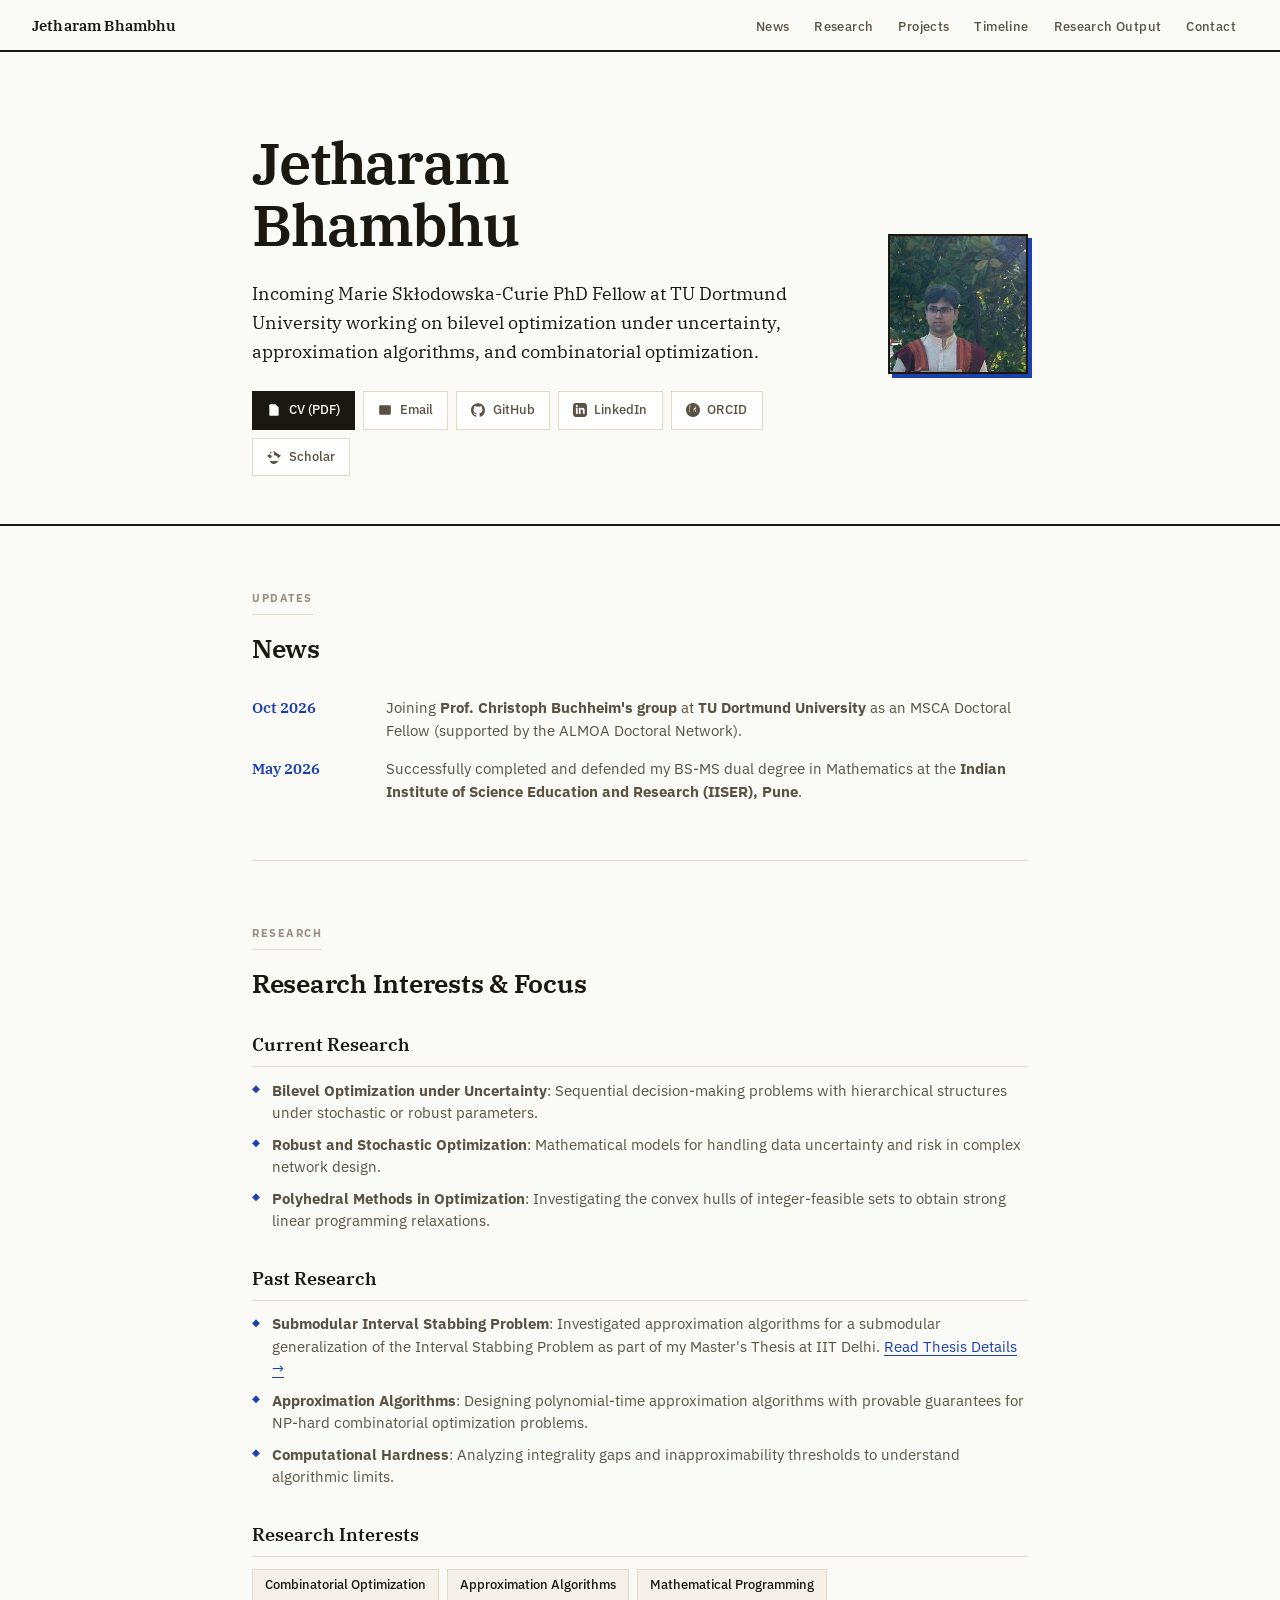
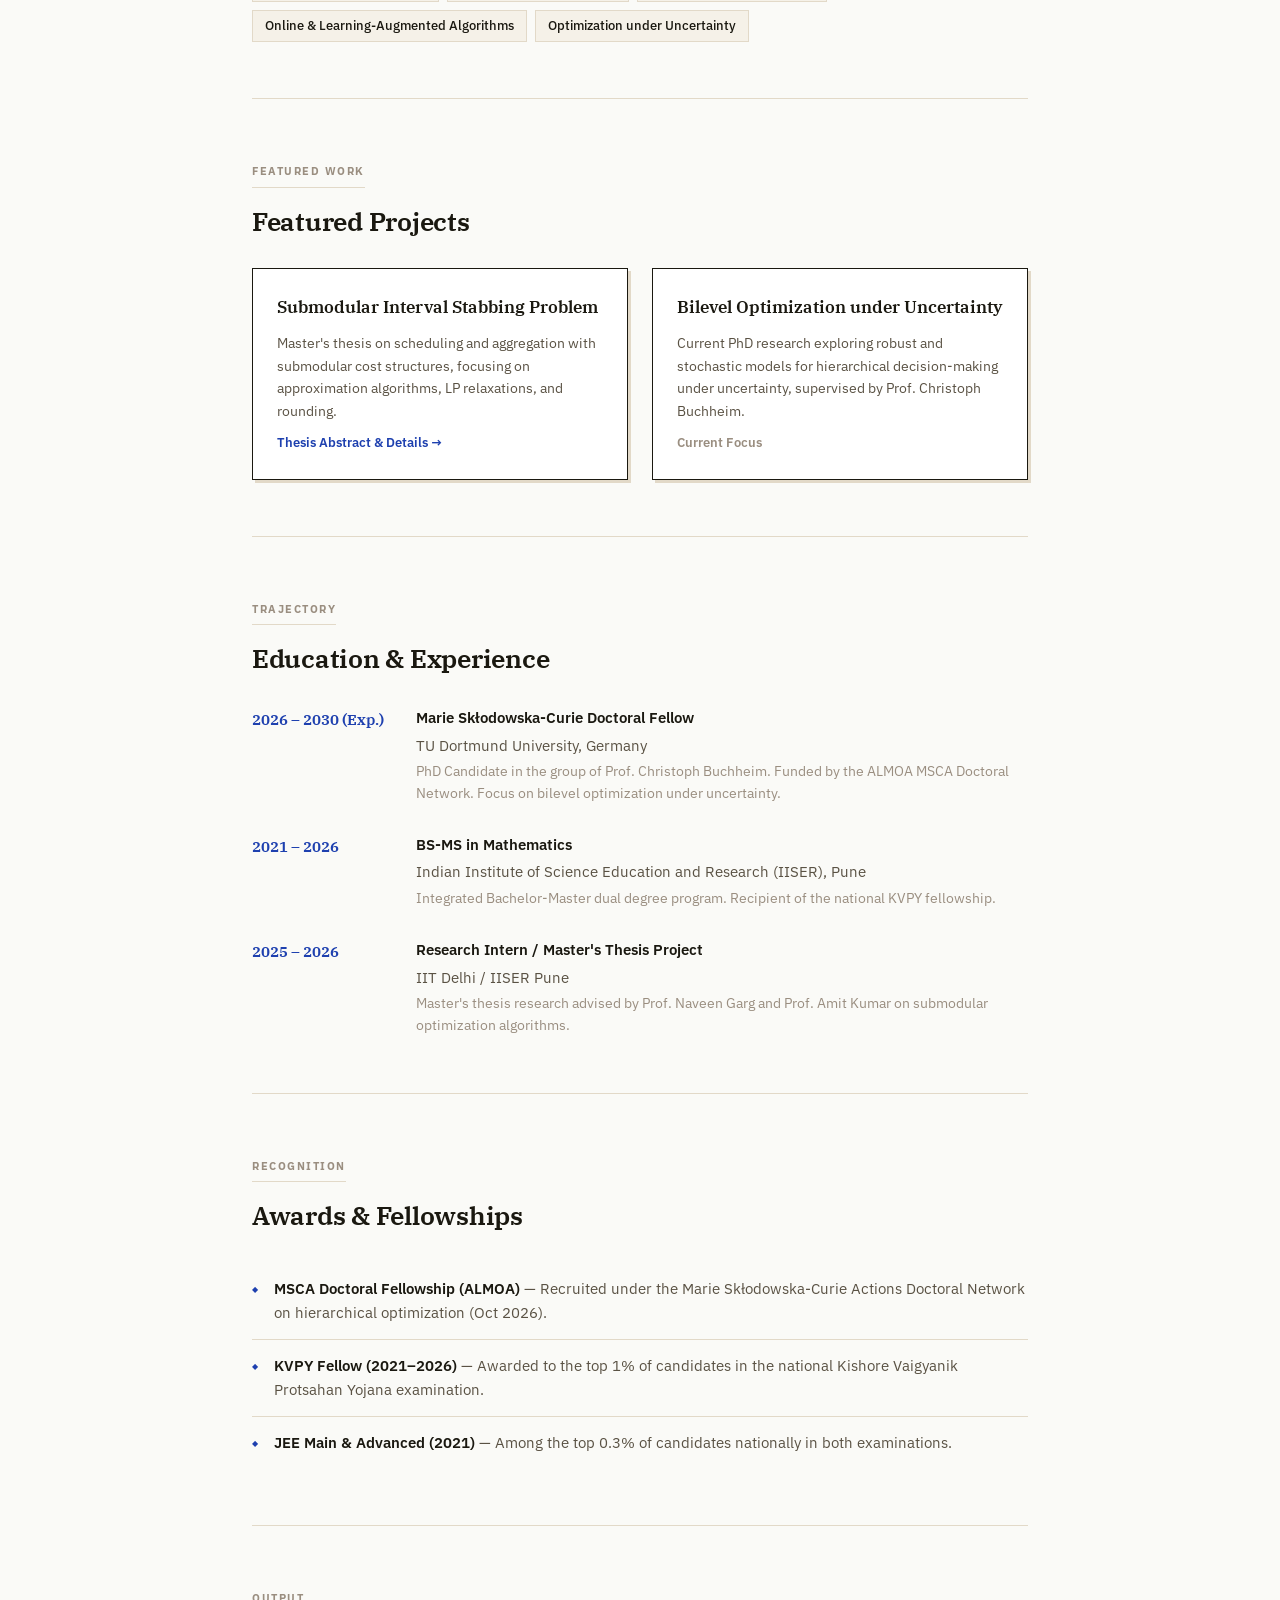
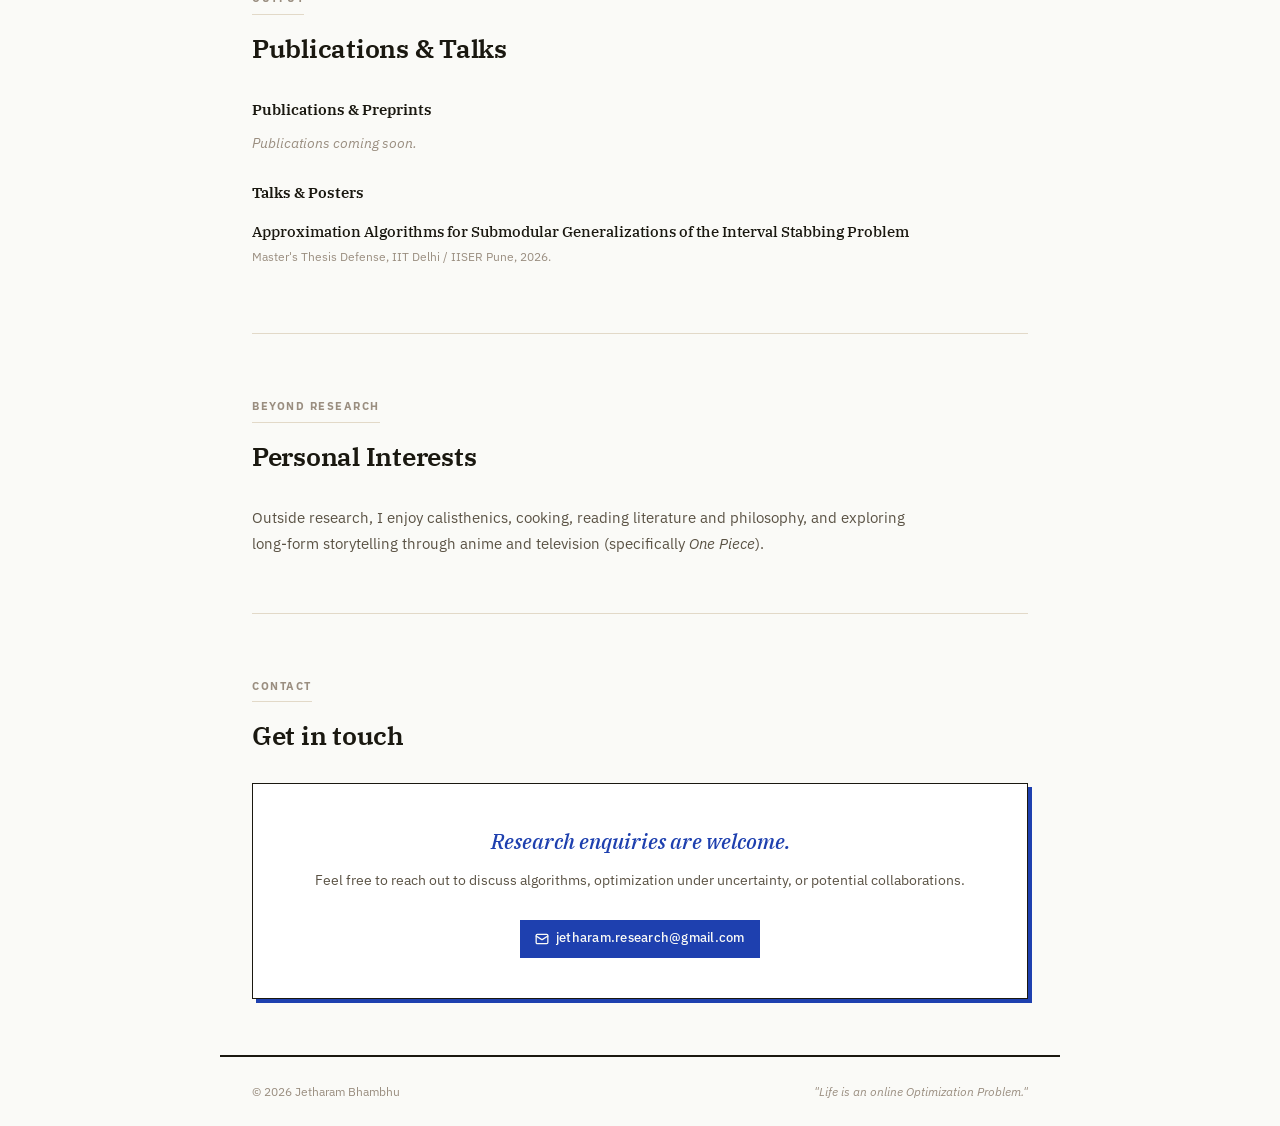
==== index.html @ ccf97704 "design: complete academic website redesign, dark mode, headshot, and thesis subpage" ====
<!DOCTYPE html>
<html lang="en">

<head>
  <meta charset="UTF-8" />
  <meta name="viewport" content="width=device-width, initial-scale=1.0" />
  <title>Jetharam Bhambhu — PhD Researcher</title>
  <meta name="description"
    content="Jetharam Bhambhu — Incoming PhD researcher at TU Dortmund (MSCA Doctoral Candidate, ALMOA). Research in Approximation Algorithms, Submodular Optimization, and Bilevel Optimization." />
  <meta property="og:title" content="Jetharam Bhambhu — PhD Researcher" />
  <meta property="og:description"
    content="Incoming MSCA Doctoral Candidate at TU Dortmund. Research in Approximation Algorithms, LP methods, and NP-hard problems." />
  <link rel="stylesheet" href="style.css" />
</head>

<body>

  <!-- ===== NAV ===== -->
  <nav id="navbar">
    <a href="#top" class="nav-name">Jetharam Bhambhu</a>
    <ul class="nav-links">
      <li><a href="#news">News</a></li>
      <li><a href="#research">Research</a></li>
      <li><a href="#projects">Projects</a></li>
      <li><a href="#timeline">Timeline</a></li>
      <li><a href="#publications">Research Output</a></li>
      <li><a href="#contact">Contact</a></li>
    </ul>
  </nav>

  <!-- ===== HERO ===== -->
  <div class="page" id="top">
    <div class="hero">
      <div>
        <h1 class="hero-name">Jetharam<br>Bhambhu</h1>
        <p class="hero-statement">
          Incoming Marie Skłodowska-Curie PhD Fellow at TU Dortmund University working on bilevel optimization under uncertainty, approximation algorithms, and combinatorial optimization.
        </p>
        <div class="academic-links">
          <a href="CV.pdf" class="academic-link primary" id="hero-cv" target="_blank">
            <svg viewBox="0 0 24 24"><path d="M14 2H6a2 2 0 0 0-2 2v16a2 2 0 0 0 2 2h12a2 2 0 0 0 2-2V8z"/><polyline points="14 2 14 8 20 8"/></svg>
            CV (PDF)
          </a>
          <a href="mailto:jetharam.research@gmail.com" class="academic-link" id="hero-email">
            <svg viewBox="0 0 24 24"><rect x="2" y="4" width="20" height="16" rx="2"/><path d="m22 7-8.97 5.7a1.94 1.94 0 0 1-2.06 0L2 7"/></svg>
            Email
          </a>
          <a href="https://github.com/jetharam-bhambhu" class="academic-link" id="hero-github" target="_blank" rel="noopener">
            <svg viewBox="0 0 24 24"><path d="M12 .297c-6.63 0-12 5.373-12 12 0 5.303 3.438 9.8 8.205 11.385.6.113.82-.258.82-.577 0-.285-.01-1.04-.015-2.04-3.338.724-4.042-1.61-4.042-1.61C4.422 18.07 3.633 17.7 3.633 17.7c-1.087-.744.084-.729.084-.729 1.205.084 1.838 1.236 1.838 1.236 1.07 1.835 2.809 1.305 3.495.998.108-.776.417-1.305.76-1.605-2.665-.3-5.466-1.332-5.466-5.93 0-1.31.465-2.38 1.235-3.22-.135-.303-.54-1.523.105-3.176 0 0 1.005-.322 3.3 1.23.96-.267 1.98-.399 3-.405 1.02.006 2.04.138 3 .405 2.28-1.552 3.285-1.23 3.285-1.23.645 1.653.24 2.873.12 3.176.765.84 1.23 1.91 1.23 3.22 0 4.61-2.805 5.625-5.475 5.92.42.36.81 1.096.81 2.22 0 1.606-.015 2.896-.015 3.286 0 .315.21.69.825.57C20.565 22.092 24 17.592 24 12.297c0-6.627-5.373-12-12-12"/></svg>
            GitHub
          </a>
          <a href="https://linkedin.com/in/jetharam-bhambhu" class="academic-link" id="hero-linkedin" target="_blank" rel="noopener">
            <svg viewBox="0 0 24 24"><path d="M19 0h-14c-2.761 0-5 2.239-5 5v14c0 2.761 2.239 5 5 5h14c2.762 0 5-2.239 5-5v-14c0-2.761-2.238-5-5-5zm-11 19h-3v-11h3v11zm-1.5-12.268c-.966 0-1.75-.779-1.75-1.75s.784-1.75 1.75-1.75 1.75.779 1.75 1.75-.784 1.75-1.75 1.75zm13.5 12.268h-3v-5.604c0-3.368-4-3.113-4 0v5.604h-3v-11h3v1.765c1.396-2.586 7-2.777 7 2.476v6.759z"/></svg>
            LinkedIn
          </a>
          <a href="https://orcid.org/0009-0004-9436-1234" class="academic-link" id="hero-orcid" target="_blank" rel="noopener">
            <svg viewBox="0 0 24 24"><path d="M12 0C5.372 0 0 5.372 0 12s5.372 12 12 12 12-5.372 12-12S18.628 0 12 0zM7.369 4.378c.441 0 .798.357.798.798s-.357.798-.798.798H6.77v10.088h-.798V4.378h1.397zm6.75 0c1.782 0 3.228 1.446 3.228 3.228 0 1.258-.724 2.348-1.777 2.879l2.001 4.779h-.872l-1.85-4.437h-.73v4.437h-.798V4.378h2.002zm-1.204.798v3.639h1.204c1.341 0 2.43-1.089 2.43-2.43 0-1.341-1.089-2.43-2.43-2.43h-1.204z"/></svg>
            ORCID
          </a>
          <a href="#" class="academic-link" id="hero-scholar" target="_blank" rel="noopener">
            <svg viewBox="0 0 24 24"><path d="M12 24a7 7 0 0 1-7-7c0-2.95 1.83-5.47 4.41-6.46L5 8.25V4h7v4.25l-2.07 1.04C10.74 9.1 11.36 9 12 9a7 7 0 0 1 7 7 7 7 0 0 1-7 8M12 2L0 10l5 4.17V19h14v-4.83L24 10 12 2z"/></svg>
            Scholar
          </a>
        </div>
      </div>
      <img src="profile.jpg" alt="Jetharam Bhambhu" class="profile-img" />
    </div>
  </div>

  <hr class="divider" />

  <main class="page">

    <!-- ===== NEWS ===== -->
    <section id="news">
      <div class="section-eyebrow">Updates</div>
      <h2 class="section-title">News</h2>
      <div class="news-list">
        <div class="news-item">
          <div class="news-date">Oct 2026</div>
          <div class="news-text">
            Joining <strong>Prof. Christoph Buchheim's group</strong> at <strong>TU Dortmund University</strong> as an MSCA Doctoral Fellow (supported by the ALMOA Doctoral Network).
          </div>
        </div>
        <div class="news-item">
          <div class="news-date">May 2026</div>
          <div class="news-text">
            Successfully completed and defended my BS-MS dual degree in Mathematics at the <strong>Indian Institute of Science Education and Research (IISER), Pune</strong>.
          </div>
        </div>
      </div>
    </section>

    <!-- ===== RESEARCH ===== -->
    <section id="research">
      <div class="section-eyebrow">Research</div>
      <h2 class="section-title">Research Interests & Focus</h2>
      
      <div class="research-subsections">
        <div>
          <h3 class="research-subsection-title">Current Research</h3>
          <ul class="research-list">
            <li class="research-list-item"><strong>Bilevel Optimization under Uncertainty</strong>: Sequential decision-making problems with hierarchical structures under stochastic or robust parameters.</li>
            <li class="research-list-item"><strong>Robust and Stochastic Optimization</strong>: Mathematical models for handling data uncertainty and risk in complex network design.</li>
            <li class="research-list-item"><strong>Polyhedral Methods in Optimization</strong>: Investigating the convex hulls of integer-feasible sets to obtain strong linear programming relaxations.</li>
          </ul>
        </div>

        <div>
          <h3 class="research-subsection-title">Past Research</h3>
          <ul class="research-list">
            <li class="research-list-item"><strong>Submodular Interval Stabbing Problem</strong>: Investigated approximation algorithms for a submodular generalization of the Interval Stabbing Problem as part of my Master's Thesis at IIT Delhi. <a href="thesis.html">Read Thesis Details →</a></li>
            <li class="research-list-item"><strong>Approximation Algorithms</strong>: Designing polynomial-time approximation algorithms with provable guarantees for NP-hard combinatorial optimization problems.</li>
            <li class="research-list-item"><strong>Computational Hardness</strong>: Analyzing integrality gaps and inapproximability thresholds to understand algorithmic limits.</li>
          </ul>
        </div>

        <div>
          <h3 class="research-subsection-title">Research Interests</h3>
          <div class="research-interests-tags">
            <span class="research-tag">Combinatorial Optimization</span>
            <span class="research-tag">Approximation Algorithms</span>
            <span class="research-tag">Mathematical Programming</span>
            <span class="research-tag">Online &amp; Learning-Augmented Algorithms</span>
            <span class="research-tag">Optimization under Uncertainty</span>
          </div>
        </div>
      </div>
    </section>

    <!-- ===== PROJECTS ===== -->
    <section id="projects">
      <div class="section-eyebrow">Featured Work</div>
      <h2 class="section-title">Featured Projects</h2>
      <div class="projects-grid">
        <a href="thesis.html" class="project-card">
          <div class="project-title">Submodular Interval Stabbing Problem</div>
          <div class="project-desc">
            Master's thesis on scheduling and aggregation with submodular cost structures, focusing on approximation algorithms, LP relaxations, and rounding.
          </div>
          <span class="project-link">Thesis Abstract &amp; Details →</span>
        </a>
        <div class="project-card">
          <div class="project-title">Bilevel Optimization under Uncertainty</div>
          <div class="project-desc">
            Current PhD research exploring robust and stochastic models for hierarchical decision-making under uncertainty, supervised by Prof. Christoph Buchheim.
          </div>
          <span class="project-link" style="color: var(--text-muted);">Current Focus</span>
        </div>
      </div>
    </section>

    <!-- ===== TIMELINE ===== -->
    <section id="timeline">
      <div class="section-eyebrow">Trajectory</div>
      <h2 class="section-title">Education & Experience</h2>
      <div class="timeline">
        <div class="timeline-item">
          <div class="timeline-date">2026 – 2030 (Exp.)</div>
          <div class="timeline-details">
            <div class="timeline-title">Marie Skłodowska-Curie Doctoral Fellow</div>
            <div class="timeline-institution">TU Dortmund University, Germany</div>
            <div class="timeline-desc">PhD Candidate in the group of Prof. Christoph Buchheim. Funded by the ALMOA MSCA Doctoral Network. Focus on bilevel optimization under uncertainty.</div>
          </div>
        </div>
        <div class="timeline-item">
          <div class="timeline-date">2021 – 2026</div>
          <div class="timeline-details">
            <div class="timeline-title">BS-MS in Mathematics</div>
            <div class="timeline-institution">Indian Institute of Science Education and Research (IISER), Pune</div>
            <div class="timeline-desc">Integrated Bachelor-Master dual degree program. Recipient of the national KVPY fellowship.</div>
          </div>
        </div>
        <div class="timeline-item">
          <div class="timeline-date">2025 – 2026</div>
          <div class="timeline-details">
            <div class="timeline-title">Research Intern / Master's Thesis Project</div>
            <div class="timeline-institution">IIT Delhi / IISER Pune</div>
            <div class="timeline-desc">Master's thesis research advised by Prof. Naveen Garg and Prof. Amit Kumar on submodular optimization algorithms.</div>
          </div>
        </div>
      </div>
    </section>

    <!-- ===== HONORS ===== -->
    <section id="honors">
      <div class="section-eyebrow">Recognition</div>
      <h2 class="section-title">Awards & Fellowships</h2>
      <div class="honors-list">
        <div class="honor-item">
          <span class="honor-bullet">◆</span>
          <div class="honor-text">
            <strong>MSCA Doctoral Fellowship (ALMOA)</strong> — Recruited under the Marie Skłodowska-Curie Actions Doctoral Network on hierarchical optimization (Oct 2026).
          </div>
        </div>
        <div class="honor-item">
          <span class="honor-bullet">◆</span>
          <div class="honor-text">
            <strong>KVPY Fellow (2021–2026)</strong> — Awarded to the top 1% of candidates in the national Kishore Vaigyanik Protsahan Yojana examination.
          </div>
        </div>
        <div class="honor-item">
          <span class="honor-bullet">◆</span>
          <div class="honor-text">
            <strong>JEE Main &amp; Advanced (2021)</strong> — Among the top 0.3% of candidates nationally in both examinations.
          </div>
        </div>
      </div>
    </section>

    <!-- ===== PUBLICATIONS ===== -->
    <section id="publications">
      <div class="section-eyebrow">Output</div>
      <h2 class="section-title">Publications &amp; Talks</h2>
      
      <div class="research-subsections" style="gap: 1.5rem; margin-top: 1rem;">
        <div>
          <h3 class="research-subsection-title" style="font-size: 0.95rem; margin-bottom: 0.5rem; border: none; padding-bottom: 0;">Publications &amp; Preprints</h3>
          <p style="font-size: 0.9rem; color: var(--text-muted); font-style: italic;">Publications coming soon.</p>
        </div>
        
        <div>
          <h3 class="research-subsection-title" style="font-size: 0.95rem; margin-bottom: 0.5rem; border: none; padding-bottom: 0;">Talks &amp; Posters</h3>
          <div class="talk-item" style="border-bottom: none; padding: 0.5rem 0;">
            <div class="talk-title" style="font-size: 0.925rem;">Approximation Algorithms for Submodular Generalizations of the Interval Stabbing Problem</div>
            <div class="talk-venue" style="margin-bottom: 0.1rem; font-size: 0.78rem;">Master's Thesis Defense, IIT Delhi / IISER Pune, 2026.</div>
          </div>
        </div>
      </div>
    </section>

    <!-- ===== BEYOND ===== -->
    <section id="beyond">
      <div class="section-eyebrow">Beyond Research</div>
      <h2 class="section-title">Personal Interests</h2>
      <p style="font-size: 0.95rem; color: var(--text-secondary); line-height: 1.75; max-width: 680px;">
        Outside research, I enjoy calisthenics, cooking, reading literature and philosophy, and exploring long-form storytelling through anime and television (specifically <em>One Piece</em>).
      </p>
    </section>

    <!-- ===== CONTACT ===== -->
    <section id="contact">
      <div class="section-eyebrow">Contact</div>
      <h2 class="section-title">Get in touch</h2>
      <div class="contact-block">
        <div class="contact-tagline">Research enquiries are welcome.</div>
        <div class="contact-sub">
          Feel free to reach out to discuss algorithms, optimization under uncertainty, or potential collaborations.
        </div>
        <div class="contact-links">
          <a href="mailto:jetharam.research@gmail.com" class="hero-link primary" id="contact-email">
            <svg width="14" height="14" viewBox="0 0 24 24" fill="none" stroke="currentColor" stroke-width="2.2"
              stroke-linecap="round" stroke-linejoin="round">
              <rect x="2" y="4" width="20" height="16" rx="2" />
              <path d="m22 7-8.97 5.7a1.94 1.94 0 0 1-2.06 0L2 7" />
            </svg>
            jetharam.research@gmail.com
          </a>
        </div>
      </div>
    </section>

  </main>

  <!-- ===== FOOTER ===== -->
  <footer>
    <span class="footer-copy">© 2026 Jetharam Bhambhu</span>
    <span class="footer-quote">"Life is an online Optimization Problem."</span>
  </footer>

  <script>
    const nav = document.getElementById('navbar');
    window.addEventListener('scroll', () => {
      nav.classList.toggle('scrolled', window.scrollY > 8);
    });
  </script>

</body>

</html>
---- style.css ----
@import url('https://fonts.googleapis.com/css2?family=IBM+Plex+Serif:ital,wght@0,400;0,500;0,600;1,400&family=IBM+Plex+Sans:wght@300;400;500;600&display=swap');

/* ===== VARIABLES ===== */
:root {
  --bg: #fafaf7;
  --surface: #ffffff;
  --surface-alt: #f5f1e8;
  --border: #e2d9c8;
  --border-strong: #1a1810;
  --text-primary: #1a1810;
  --text-secondary: #5a5244;
  --text-muted: #9a8e80;
  --accent: #1e40af;
  --accent-soft: #f0f7ff;
  --accent-mid: #93c5fd;
  --shadow-sm: 3px 3px 0px #e2d9c8;
  --shadow-md: 4px 4px 0px #1e40af;
  --radius: 0px;
  --max-w: 840px;
  --transition: 0.18s ease;
  --font-body: 'IBM Plex Sans', system-ui, sans-serif;
  --font-serif: 'IBM Plex Serif', Georgia, serif;
}

@media (prefers-color-scheme: dark) {
  :root {
    --bg: #0f172a;
    --surface: #1e293b;
    --surface-alt: #334155;
    --border: #334155;
    --border-strong: #f1f5f9;
    --text-primary: #f8fafc;
    --text-secondary: #cbd5e1;
    --text-muted: #64748b;
    --accent: #60a5fa;
    --accent-soft: rgba(59, 130, 246, 0.15);
    --accent-mid: #3b82f6;
    --shadow-sm: 3px 3px 0px #334155;
    --shadow-md: 4px 4px 0px #60a5fa;
  }
}

/* ===== RESET ===== */
*, *::before, *::after { box-sizing: border-box; margin: 0; padding: 0; }
html { scroll-behavior: smooth; }
body {
  font-family: var(--font-body);
  background: var(--bg);
  color: var(--text-primary);
  line-height: 1.75;
  font-size: 16px;
  -webkit-font-smoothing: antialiased;
}
a { color: var(--accent); text-decoration: underline; text-underline-offset: 3px; transition: opacity var(--transition); }
a:hover { opacity: 0.7; }

/* ===== NAV ===== */
nav {
  position: sticky;
  top: 0;
  z-index: 100;
  background: var(--bg);
  border-bottom: 2px solid var(--border-strong);
  padding: 0 2rem;
  display: flex;
  align-items: center;
  justify-content: space-between;
  height: 52px;
}

.nav-name {
  font-family: var(--font-serif);
  font-size: 0.95rem;
  font-weight: 600;
  color: var(--text-primary);
  text-decoration: none;
  letter-spacing: 0.01em;
}

.nav-links { display: flex; gap: 0rem; list-style: none; }
.nav-links a {
  font-size: 0.8rem;
  font-weight: 500;
  color: var(--text-secondary);
  text-decoration: none;
  padding: 0.3rem 0.75rem;
  border-left: 1px solid transparent;
  transition: all var(--transition);
  letter-spacing: 0.03em;
}
.nav-links a:hover {
  color: var(--text-primary);
  background: var(--surface);
  border-left-color: var(--border-strong);
}

/* ===== PAGE WRAPPER ===== */
.page { max-width: var(--max-w); margin: 0 auto; padding: 0 2rem; }

/* ===== HERO ===== */
.hero {
  padding: 5rem 0 3rem;
  display: grid;
  grid-template-columns: 1fr 140px;
  gap: 3rem;
  align-items: center;
}

.hero-badge {
  display: inline-flex;
  align-items: center;
  gap: 0.5rem;
  font-size: 0.72rem;
  font-weight: 600;
  letter-spacing: 0.1em;
  text-transform: uppercase;
  color: var(--accent);
  background: var(--accent-soft);
  border: 1.5px solid var(--accent-mid);
  padding: 0.28rem 0.8rem;
  margin-bottom: 1rem;
}

.hero-badge-dot {
  width: 6px; height: 6px;
  background: var(--accent);
  flex-shrink: 0;
  animation: blink 2s infinite;
}
@keyframes blink {
  0%, 100% { opacity: 1; }
  50% { opacity: 0.25; }
}

.hero-name {
  font-family: var(--font-serif);
  font-size: clamp(2.5rem, 5.5vw, 3.6rem);
  font-weight: 600;
  line-height: 1.08;
  letter-spacing: -0.02em;
  color: var(--text-primary);
  margin-bottom: 1rem;
}

.hero-bio {
  font-size: 1rem;
  color: var(--text-secondary);
  line-height: 1.8;
  margin-bottom: 1.6rem;
  max-width: 500px;
}
.hero-bio strong { color: var(--text-primary); font-weight: 600; }

.hero-links {
  display: flex;
  flex-wrap: wrap;
  gap: 0.5rem;
}

.hero-link {
  display: inline-flex;
  align-items: center;
  gap: 0.4rem;
  font-size: 0.8rem;
  font-weight: 500;
  padding: 0.42rem 0.9rem;
  border: 1.5px solid var(--border);
  background: var(--surface);
  color: var(--text-secondary);
  text-decoration: none;
  transition: all var(--transition);
  letter-spacing: 0.02em;
}
.hero-link:hover {
  border-color: var(--border-strong);
  color: var(--text-primary);
  box-shadow: var(--shadow-sm);
  transform: translate(-1px, -1px);
  opacity: 1;
}
.hero-link.primary {
  background: var(--text-primary);
  color: var(--bg);
  border-color: var(--text-primary);
}
.hero-link.primary:hover {
  box-shadow: 3px 3px 0 var(--text-secondary);
  transform: translate(-1px, -1px);
  opacity: 1;
}

.avatar {
  width: 130px;
  height: 130px;
  border: 2px solid var(--border-strong);
  box-shadow: var(--shadow-md);
  display: flex;
  align-items: center;
  justify-content: center;
  font-family: var(--font-serif);
  font-size: 2.4rem;
  font-weight: 600;
  color: var(--text-primary);
  background: var(--surface);
  letter-spacing: -0.03em;
  flex-shrink: 0;
}

/* ===== DIVIDER ===== */
.divider {
  border: none;
  border-top: 2px solid var(--border-strong);
}

/* ===== SECTIONS ===== */
section {
  padding: 3.5rem 0;
  border-bottom: 1px solid var(--border);
}
section:last-of-type { border-bottom: none; }

.section-eyebrow {
  font-size: 0.68rem;
  font-weight: 700;
  letter-spacing: 0.14em;
  text-transform: uppercase;
  color: var(--text-muted);
  margin-bottom: 0.35rem;
  padding-bottom: 0.35rem;
  border-bottom: 1px solid var(--border);
  display: inline-block;
}

.section-title {
  font-family: var(--font-serif);
  font-size: 1.6rem;
  font-weight: 600;
  color: var(--text-primary);
  letter-spacing: -0.01em;
  margin-bottom: 1.5rem;
  margin-top: 0.4rem;
}

/* ===== ABOUT ===== */
.about-text {
  font-size: 0.975rem;
  color: var(--text-secondary);
  line-height: 1.85;
  max-width: 680px;
}
.about-text strong { color: var(--text-primary); font-weight: 600; }
.about-text p + p { margin-top: 1rem; }

.about-affil {
  margin-top: 2rem;
  display: flex;
  gap: 0;
  border: 1.5px solid var(--border-strong);
  overflow: hidden;
  box-shadow: var(--shadow-md);
  max-width: 540px;
}

.affil-card {
  flex: 1;
  padding: 1.1rem 1.3rem;
  display: flex;
  align-items: center;
  gap: 0.85rem;
  background: var(--surface);
  transition: background var(--transition);
}
.affil-card:first-child { border-right: 1.5px solid var(--border-strong); }
.affil-card:hover { background: var(--surface-alt); }

.affil-icon {
  width: 34px; height: 34px;
  border: 1.5px solid var(--border);
  display: flex; align-items: center; justify-content: center;
  font-size: 1rem;
  flex-shrink: 0;
  background: var(--bg);
}
.affil-label {
  font-size: 0.65rem;
  font-weight: 700;
  letter-spacing: 0.1em;
  text-transform: uppercase;
  color: var(--text-muted);
  margin-bottom: 0.1rem;
}
.affil-name { font-size: 0.88rem; font-weight: 600; color: var(--text-primary); line-height: 1.3; }
.affil-dept { font-size: 0.72rem; color: var(--text-muted); }

/* ===== RESEARCH ===== */
.research-intro {
  font-size: 0.975rem;
  color: var(--text-secondary);
  line-height: 1.85;
  margin-bottom: 1.8rem;
  max-width: 680px;
}
.research-intro strong { color: var(--text-primary); font-weight: 600; }

.research-areas {
  border: 1.5px solid var(--border-strong);
  overflow: hidden;
  box-shadow: var(--shadow-md);
}

.research-area {
  background: var(--surface);
  padding: 1.1rem 1.4rem;
  display: grid;
  grid-template-columns: 32px 1fr;
  gap: 1rem;
  align-items: start;
  border-bottom: 1px solid var(--border);
  transition: background var(--transition);
}
.research-area:last-child { border-bottom: none; }
.research-area:hover { background: var(--accent-soft); }

.ra-num {
  font-size: 0.72rem;
  font-weight: 700;
  color: var(--accent);
  background: var(--accent-soft);
  border: 1.5px solid var(--accent-mid);
  width: 24px; height: 24px;
  display: flex; align-items: center; justify-content: center;
  flex-shrink: 0;
  margin-top: 0.1rem;
  font-family: var(--font-serif);
}
.ra-title {
  font-size: 0.92rem;
  font-weight: 600;
  color: var(--text-primary);
  margin-bottom: 0.2rem;
  line-height: 1.4;
}
.ra-desc { font-size: 0.84rem; color: var(--text-secondary); line-height: 1.65; }

/* ===== PAPERS ===== */
.papers-list { display: flex; flex-direction: column; gap: 0; border: 1.5px solid var(--border-strong); box-shadow: var(--shadow-md); }

.paper-item {
  background: var(--surface);
  padding: 1.2rem 1.5rem;
  border-bottom: 1px solid var(--border);
  border-left: 4px solid transparent;
  transition: all var(--transition);
}
.paper-item:last-child { border-bottom: none; }
.paper-item:hover { border-left-color: var(--accent); background: var(--accent-soft); }

.paper-title {
  font-family: var(--font-serif);
  font-size: 0.975rem;
  font-weight: 500;
  color: var(--text-primary);
  line-height: 1.45;
  margin-bottom: 0.4rem;
  font-style: italic;
}
.paper-meta { font-size: 0.78rem; color: var(--text-muted); }
.paper-status {
  display: inline-block;
  font-size: 0.67rem;
  font-weight: 700;
  letter-spacing: 0.08em;
  text-transform: uppercase;
  color: var(--accent);
  background: var(--accent-soft);
  border: 1px solid var(--accent-mid);
  padding: 0.1rem 0.45rem;
  margin-left: 0.5rem;
}

/* ===== TALKS ===== */
.talk-item {
  padding: 1.1rem 0;
  border-bottom: 1px solid var(--border);
}
.talk-item:last-child { border-bottom: none; }

.talk-title {
  font-family: var(--font-serif);
  font-size: 0.95rem;
  font-weight: 500;
  color: var(--text-primary);
  margin-bottom: 0.2rem;
  line-height: 1.4;
}
.talk-venue { font-size: 0.8rem; color: var(--text-muted); margin-bottom: 0.35rem; }
.talk-venue em { font-style: normal; color: var(--accent); font-weight: 500; text-decoration: none; }
.talk-desc { font-size: 0.85rem; color: var(--text-secondary); line-height: 1.65; }

/* ===== HONORS ===== */
.honor-item {
  display: flex;
  gap: 1rem;
  padding: 0.9rem 0;
  border-bottom: 1px solid var(--border);
  align-items: baseline;
}
.honor-item:last-child { border-bottom: none; }
.honor-bullet {
  font-size: 0.5rem;
  color: var(--accent);
  flex-shrink: 0;
  position: relative;
  top: -2px;
}
.honor-text { font-size: 0.92rem; color: var(--text-secondary); line-height: 1.6; }
.honor-text strong { color: var(--text-primary); font-weight: 600; }

/* ===== BEYOND ===== */
.beyond-grid {
  display: grid;
  grid-template-columns: 1fr 1fr;
  gap: 0;
  border: 1.5px solid var(--border-strong);
  overflow: hidden;
  box-shadow: var(--shadow-md);
}

.beyond-card {
  background: var(--surface);
  padding: 1.4rem 1.5rem;
  border-right: 1px solid var(--border);
  border-bottom: 1px solid var(--border);
  transition: background var(--transition);
}
.beyond-card:nth-child(2n) { border-right: none; }
.beyond-card:nth-child(3),
.beyond-card:nth-child(4) { border-bottom: none; }
.beyond-card:hover { background: var(--accent-soft); }

.beyond-icon { font-size: 1.6rem; margin-bottom: 0.5rem; }
.beyond-title {
  font-family: var(--font-serif);
  font-size: 0.95rem;
  font-weight: 600;
  color: var(--text-primary);
  margin-bottom: 0.35rem;
}
.beyond-desc {
  font-size: 0.83rem;
  color: var(--text-secondary);
  line-height: 1.65;
}
.beyond-desc em { color: var(--accent); font-style: normal; font-weight: 500; }

/* ===== CONTACT ===== */
.contact-block {
  background: var(--surface);
  color: var(--text-primary);
  padding: 2.5rem 2rem;
  text-align: center;
  border: 1.5px solid var(--border-strong);
  box-shadow: var(--shadow-md);
}
.contact-tagline {
  font-family: var(--font-serif);
  font-size: 1.3rem;
  font-weight: 500;
  color: var(--accent);
  margin-bottom: 0.5rem;
  font-style: italic;
}
.contact-sub {
  font-size: 0.875rem;
  color: var(--text-secondary);
  margin-bottom: 1.75rem;
  line-height: 1.65;
}
.contact-links {
  display: flex;
  justify-content: center;
  gap: 0.75rem;
  flex-wrap: wrap;
}
.contact-links .hero-link {
  border-color: var(--border-strong);
  background: var(--accent-soft);
  color: var(--accent);
}
.contact-links .hero-link:hover {
  border-color: var(--accent);
  box-shadow: 3px 3px 0 var(--accent-mid);
  color: var(--accent);
  opacity: 1;
}
.contact-links .hero-link.primary {
  background: var(--accent);
  color: var(--bg);
  border-color: var(--accent);
}
.contact-links .hero-link.primary:hover {
  box-shadow: 3px 3px 0 var(--accent-mid);
  opacity: 1;
}

/* ===== FOOTER ===== */
footer {
  max-width: var(--max-w);
  margin: 0 auto;
  padding: 1.5rem 2rem;
  display: flex;
  justify-content: space-between;
  align-items: center;
  flex-wrap: wrap;
  gap: 0.5rem;
  border-top: 2px solid var(--border-strong);
}
.footer-copy { font-size: 0.75rem; color: var(--text-muted); }
.footer-quote { font-size: 0.75rem; color: var(--text-muted); font-style: italic; }

/* ===== NEW LAYOUT MODULES ===== */

.profile-img {
  width: 140px;
  height: 140px;
  border: 2px solid var(--border-strong);
  box-shadow: var(--shadow-md);
  object-fit: cover;
  flex-shrink: 0;
}

.hero-statement {
  font-family: var(--font-serif);
  font-size: 1.125rem;
  color: var(--text-primary);
  line-height: 1.6;
  margin-top: 1.5rem;
  margin-bottom: 1.5rem;
  max-width: 680px;
}

/* ===== NEWS ===== */
.news-list {
  display: flex;
  flex-direction: column;
  gap: 0.85rem;
  margin-top: 1.25rem;
}
.news-item {
  display: grid;
  grid-template-columns: 110px 1fr;
  gap: 1.5rem;
  font-size: 0.925rem;
  line-height: 1.6;
}
.news-date {
  font-family: var(--font-serif);
  font-weight: 600;
  color: var(--accent);
}
.news-text {
  color: var(--text-secondary);
}

/* ===== TIMELINE ===== */
.timeline {
  display: flex;
  flex-direction: column;
  gap: 1.75rem;
  margin-top: 1.5rem;
}
.timeline-item {
  display: grid;
  grid-template-columns: 140px 1fr;
  gap: 1.5rem;
}
.timeline-date {
  font-family: var(--font-serif);
  font-weight: 600;
  color: var(--accent);
  font-size: 0.95rem;
}
.timeline-details {
  font-size: 0.925rem;
  line-height: 1.6;
}
.timeline-title {
  font-weight: 600;
  color: var(--text-primary);
  margin-bottom: 0.25rem;
}
.timeline-institution {
  color: var(--text-secondary);
}
.timeline-desc {
  font-size: 0.85rem;
  color: var(--text-muted);
  margin-top: 0.25rem;
}

/* ===== PROJECTS ===== */
.projects-grid {
  display: grid;
  grid-template-columns: 1fr 1fr;
  gap: 1.5rem;
  margin-top: 1.5rem;
}
.project-card {
  background: var(--surface);
  border: 1.5px solid var(--border-strong);
  padding: 1.5rem;
  box-shadow: var(--shadow-sm);
  display: flex;
  flex-direction: column;
  gap: 0.6rem;
  transition: transform var(--transition), box-shadow var(--transition);
  text-decoration: none;
  color: inherit;
}
.project-card:hover {
  transform: translate(-2px, -2px);
  box-shadow: var(--shadow-md);
  border-color: var(--accent);
}
.project-title {
  font-family: var(--font-serif);
  font-size: 1.05rem;
  font-weight: 600;
  color: var(--text-primary);
}
.project-desc {
  font-size: 0.88rem;
  color: var(--text-secondary);
  line-height: 1.6;
}
.project-link {
  font-size: 0.8rem;
  font-weight: 600;
  color: var(--accent);
  text-decoration: none;
  margin-top: auto;
  display: inline-flex;
  align-items: center;
  gap: 0.25rem;
}

/* ===== RESEARCH SUBSECTIONS ===== */
.research-subsections {
  display: flex;
  flex-direction: column;
  gap: 2rem;
  margin-top: 1.5rem;
}
.research-subsection-title {
  font-family: var(--font-serif);
  font-size: 1.1rem;
  font-weight: 600;
  color: var(--text-primary);
  border-bottom: 1px solid var(--border);
  padding-bottom: 0.3rem;
  margin-bottom: 0.8rem;
}
.research-list {
  list-style: none;
  display: flex;
  flex-direction: column;
  gap: 0.6rem;
}
.research-list-item {
  position: relative;
  padding-left: 1.25rem;
  font-size: 0.925rem;
  color: var(--text-secondary);
  line-height: 1.5;
}
.research-list-item::before {
  content: "◆";
  position: absolute;
  left: 0;
  color: var(--accent);
  font-size: 0.65rem;
  top: 0.1rem;
}
.research-interests-tags {
  display: flex;
  flex-wrap: wrap;
  gap: 0.5rem;
  margin-top: 0.5rem;
}
.research-tag {
  background: var(--surface-alt);
  color: var(--text-primary);
  font-size: 0.8rem;
  font-weight: 500;
  padding: 0.25rem 0.75rem;
  border: 1px solid var(--border);
}

/* ===== ACADEMIC LINKS ===== */
.academic-links {
  display: flex;
  gap: 0.5rem;
  flex-wrap: wrap;
  margin-top: 1.25rem;
}
.academic-link {
  display: inline-flex;
  align-items: center;
  gap: 0.45rem;
  font-size: 0.8rem;
  font-weight: 500;
  text-decoration: none;
  color: var(--text-secondary);
  padding: 0.45rem 0.9rem;
  border: 1.5px solid var(--border);
  background: var(--surface);
  transition: all var(--transition);
}
.academic-link:hover {
  border-color: var(--border-strong);
  color: var(--text-primary);
  transform: translate(-1px, -1px);
  box-shadow: var(--shadow-sm);
}
.academic-link.primary {
  background: var(--text-primary);
  color: var(--bg);
  border-color: var(--text-primary);
}
.academic-link.primary:hover {
  box-shadow: 3px 3px 0 var(--text-secondary);
  color: var(--bg);
}
.academic-link svg {
  width: 14px;
  height: 14px;
  fill: currentColor;
}

/* ===== BACK LINK ===== */
.back-link {
  display: inline-flex;
  align-items: center;
  gap: 0.4rem;
  font-size: 0.85rem;
  font-weight: 500;
  text-decoration: none;
  color: var(--text-secondary);
  margin-bottom: 2rem;
  transition: color var(--transition);
}
.back-link:hover {
  color: var(--accent);
}

/* ===== RESPONSIVE ===== */
@media (max-width: 620px) {
  nav { padding: 0 1rem; }
  .nav-links { display: none; }
  .page { padding: 0 1.25rem; }
  .hero { grid-template-columns: 1fr; padding: 3rem 0 2.5rem; gap: 1.75rem; }
  .profile-img { width: 110px; height: 110px; }
  .hero-name { font-size: 2.3rem; }
  .about-affil { flex-direction: column; max-width: 100%; }
  .affil-card:first-child { border-right: none; border-bottom: 1.5px solid var(--border-strong); }
  .news-item { grid-template-columns: 1fr; gap: 0.1rem; }
  .timeline-item { grid-template-columns: 1fr; gap: 0.25rem; }
  .projects-grid { grid-template-columns: 1fr; }
  footer { flex-direction: column; text-align: center; }
}
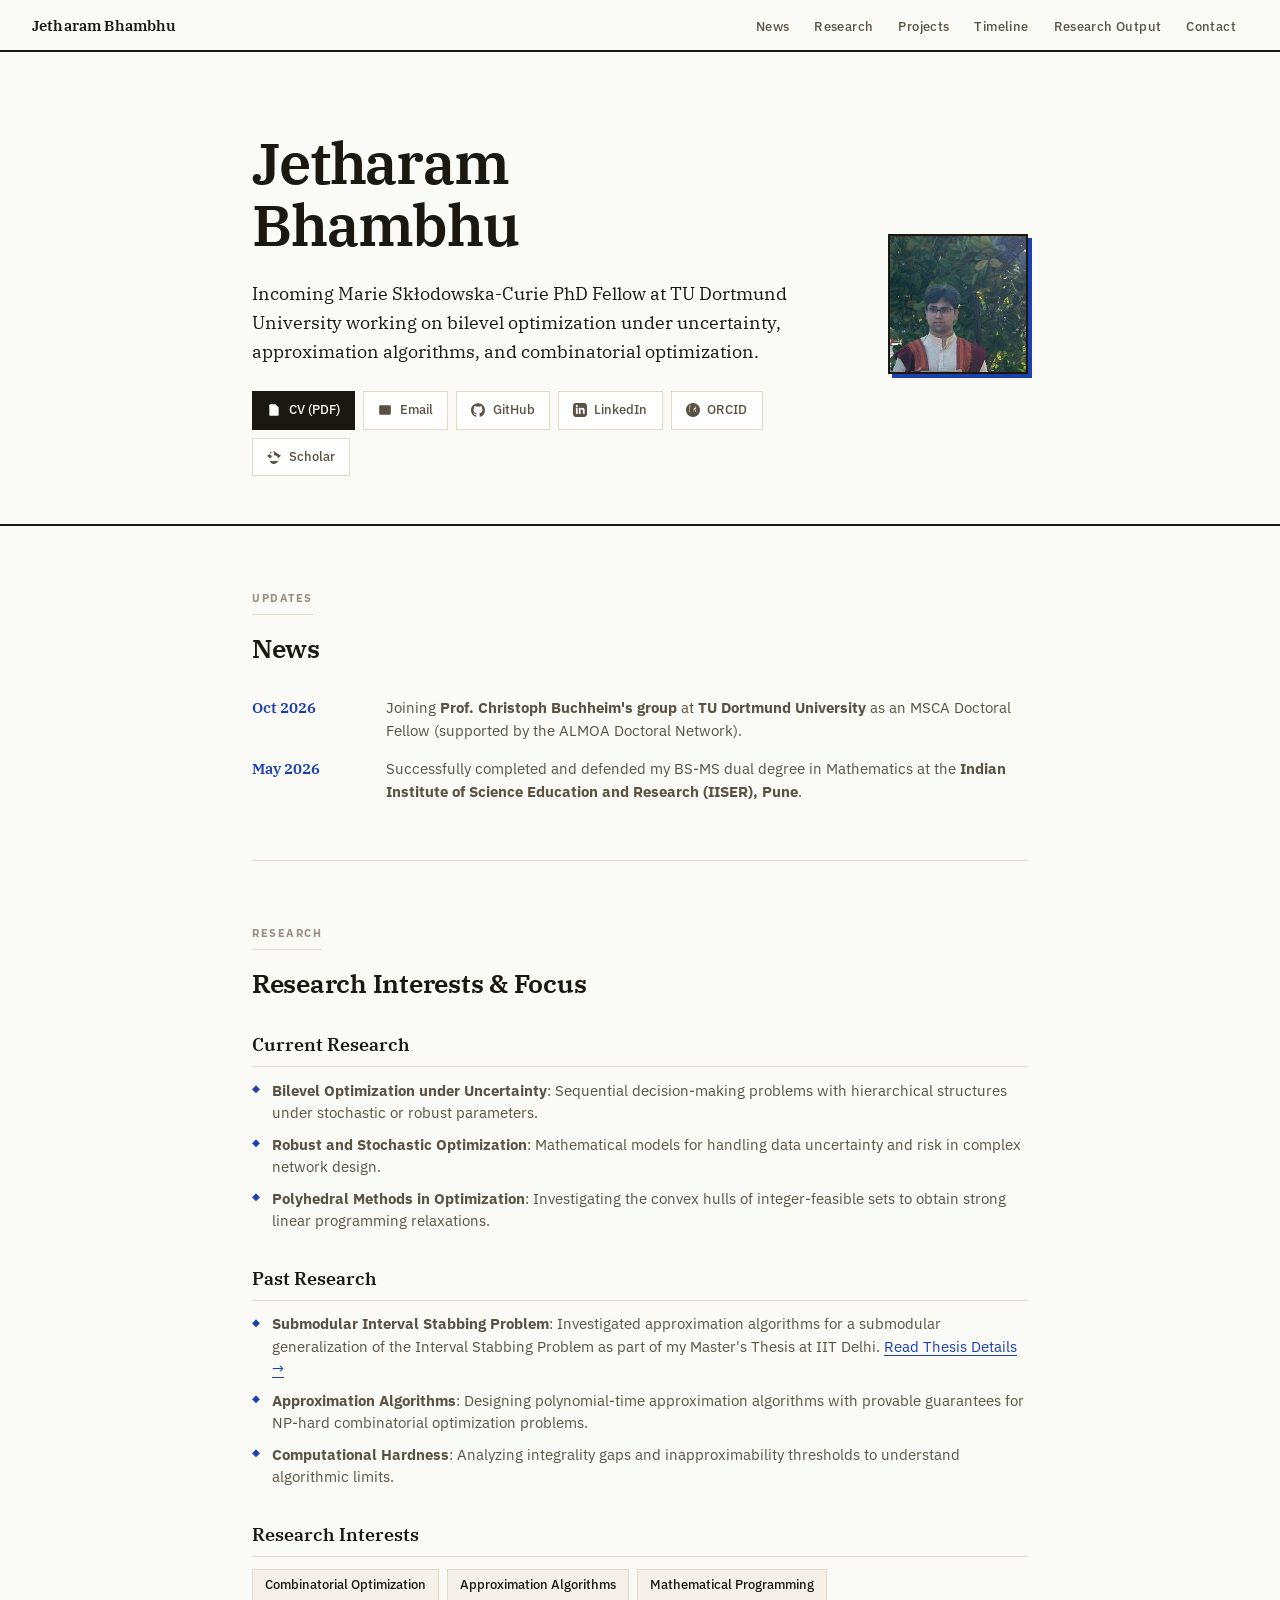
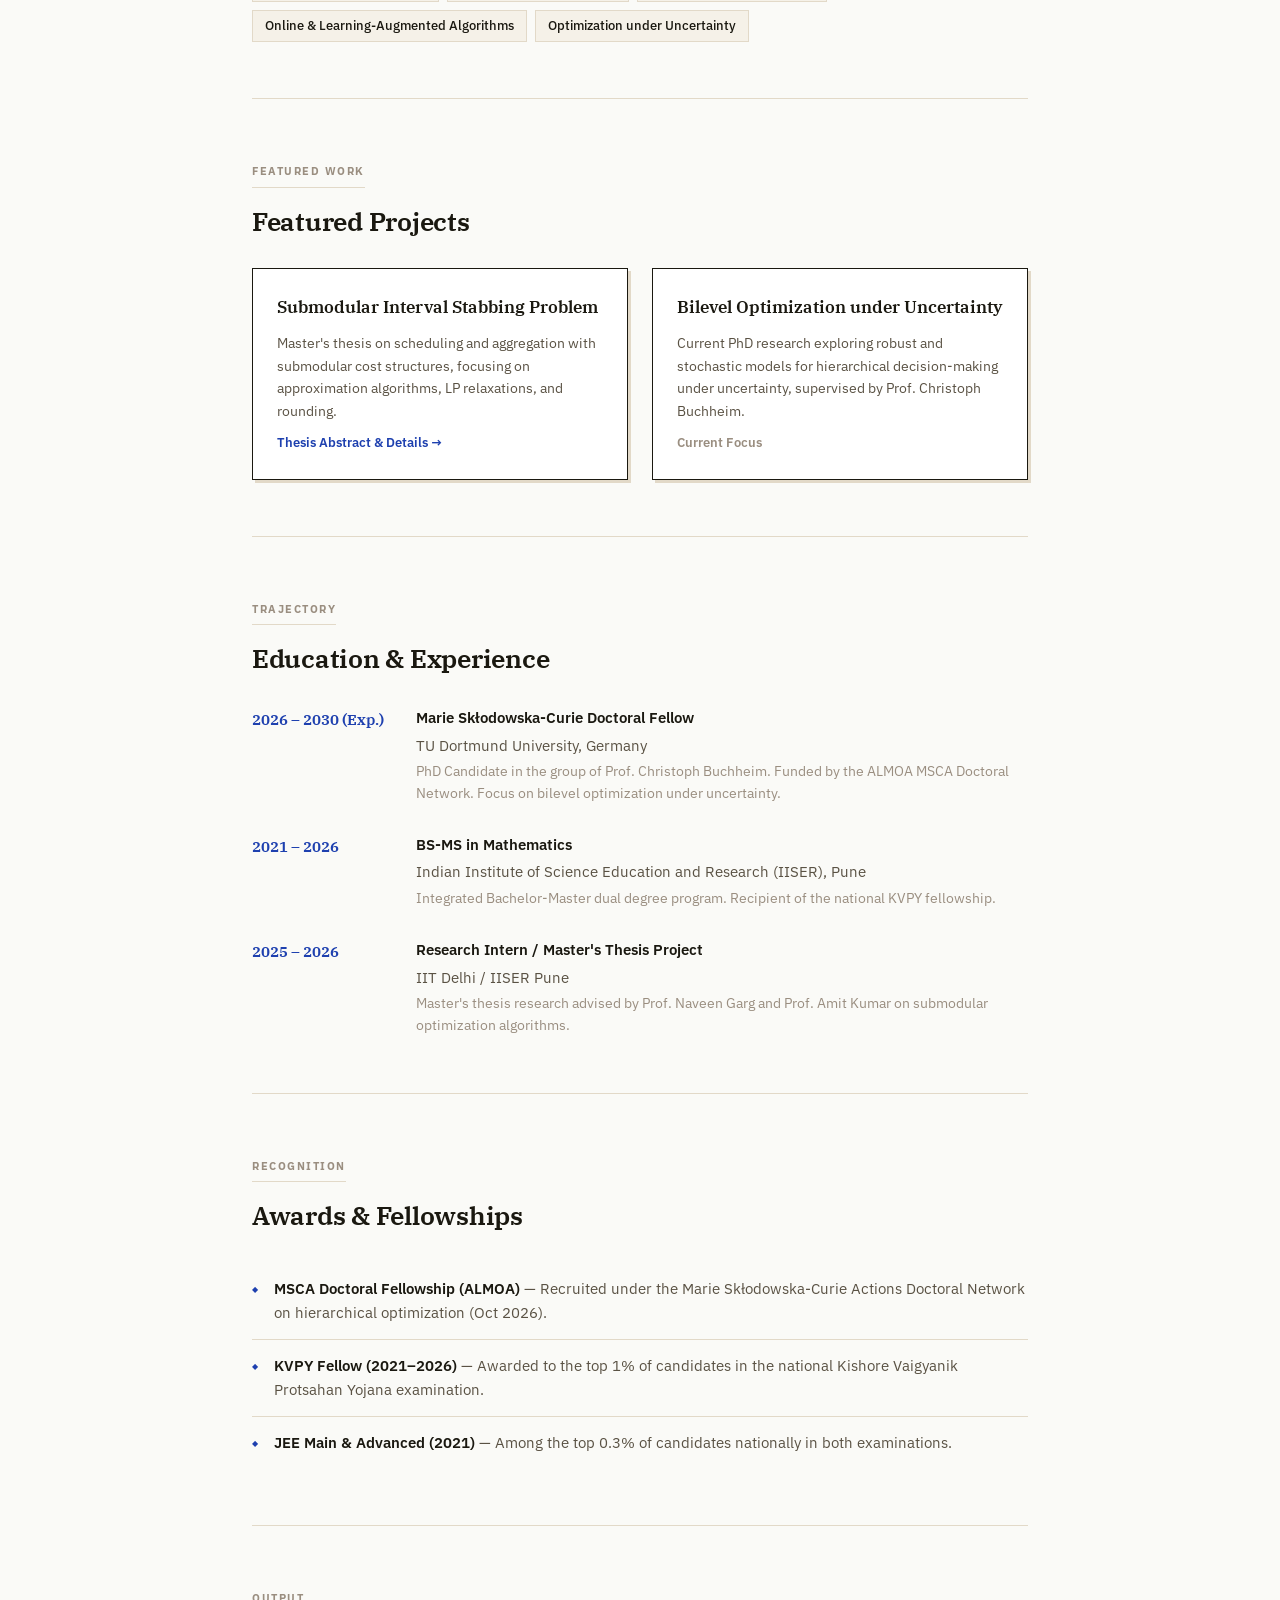
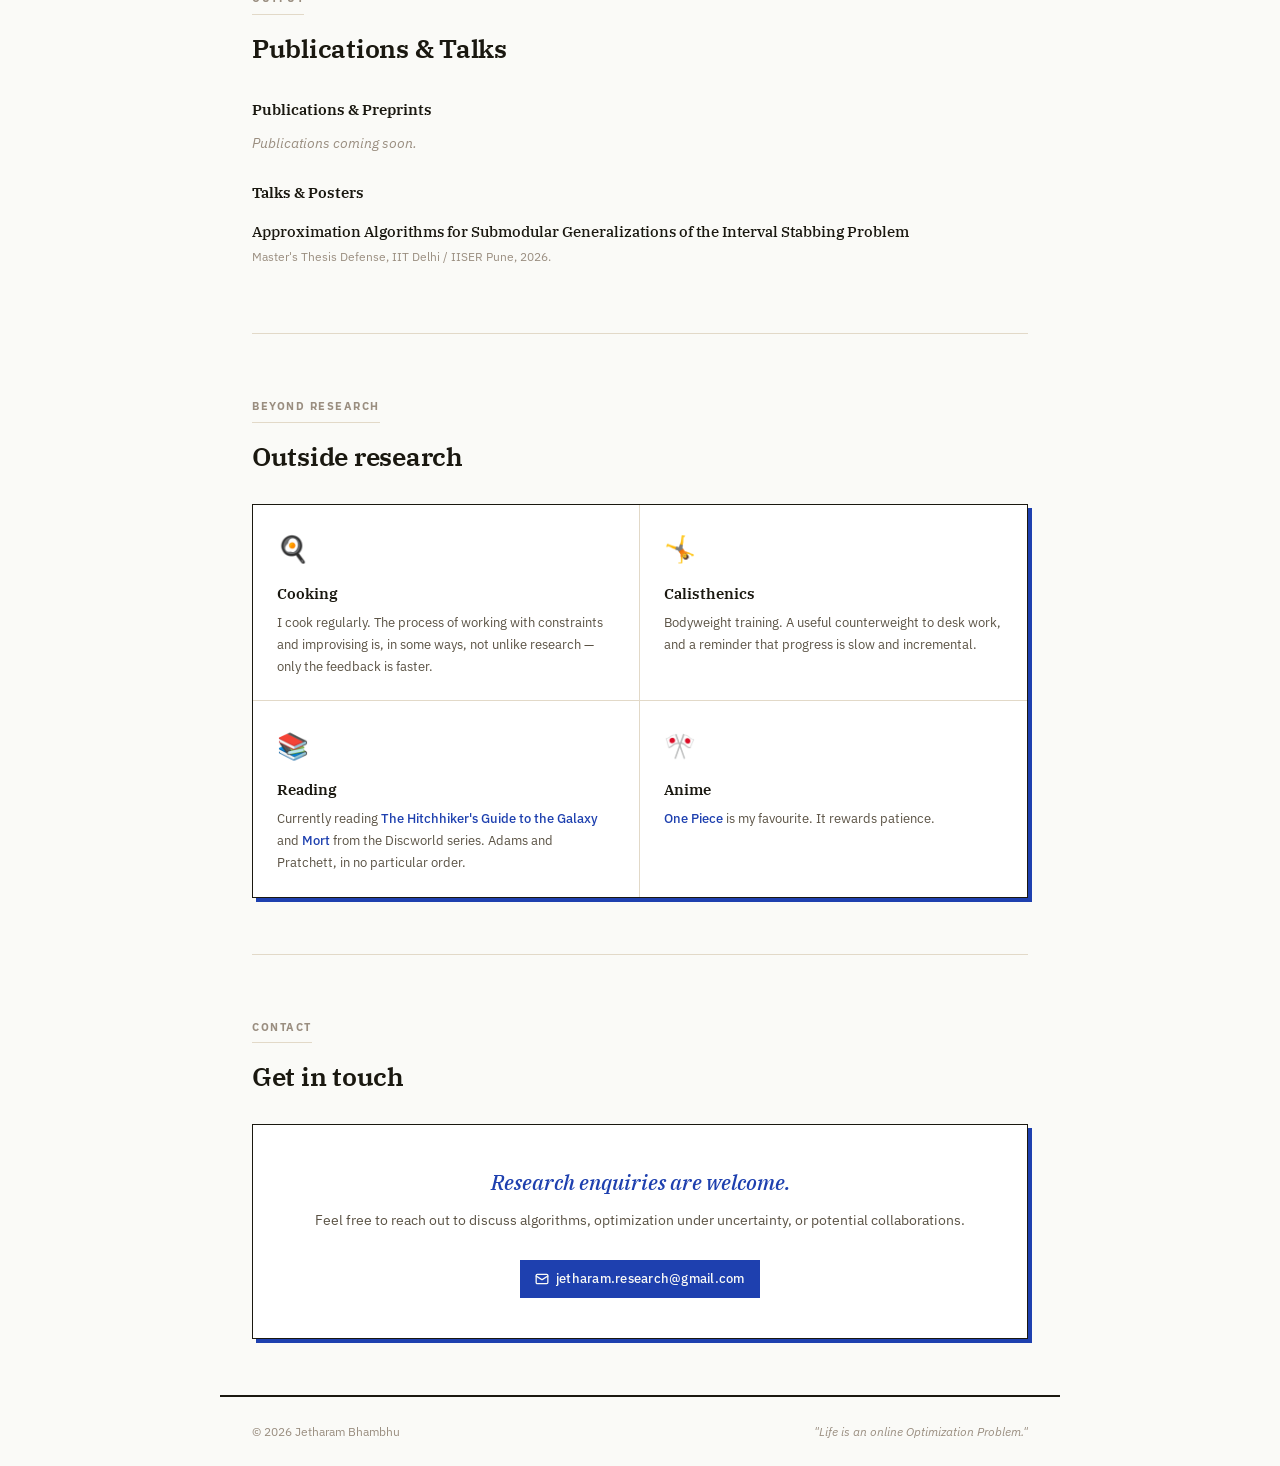
==== commit 52f244b3: "design: restore grid-style beyond research cards" ====
--- a/index.html
+++ b/index.html
@@ -232,10 +232,37 @@
     <!-- ===== BEYOND ===== -->
     <section id="beyond">
       <div class="section-eyebrow">Beyond Research</div>
-      <h2 class="section-title">Personal Interests</h2>
-      <p style="font-size: 0.95rem; color: var(--text-secondary); line-height: 1.75; max-width: 680px;">
-        Outside research, I enjoy calisthenics, cooking, reading literature and philosophy, and exploring long-form storytelling through anime and television (specifically <em>One Piece</em>).
-      </p>
+      <h2 class="section-title">Outside research</h2>
+
+      <div class="beyond-grid">
+        <div class="beyond-card">
+          <div class="beyond-icon">🍳</div>
+          <div class="beyond-title">Cooking</div>
+          <div class="beyond-desc">I cook regularly. The process of working with constraints and improvising is, in some
+            ways, not unlike research — only the feedback is faster.</div>
+        </div>
+        <div class="beyond-card">
+          <div class="beyond-icon">🤸</div>
+          <div class="beyond-title">Calisthenics</div>
+          <div class="beyond-desc">Bodyweight training. A useful counterweight to desk work, and a reminder that
+            progress is slow and incremental.</div>
+        </div>
+        <div class="beyond-card">
+          <div class="beyond-icon">📚</div>
+          <div class="beyond-title">Reading</div>
+          <div class="beyond-desc">
+            Currently reading
+            <em>The Hitchhiker's Guide to the Galaxy</em> and
+            <em>Mort</em> from the Discworld series.
+            Adams and Pratchett, in no particular order.
+          </div>
+        </div>
+        <div class="beyond-card">
+          <div class="beyond-icon">🎌</div>
+          <div class="beyond-title">Anime</div>
+          <div class="beyond-desc"><em>One Piece</em> is my favourite. It rewards patience.</div>
+        </div>
+      </div>
     </section>
 
     <!-- ===== CONTACT ===== -->
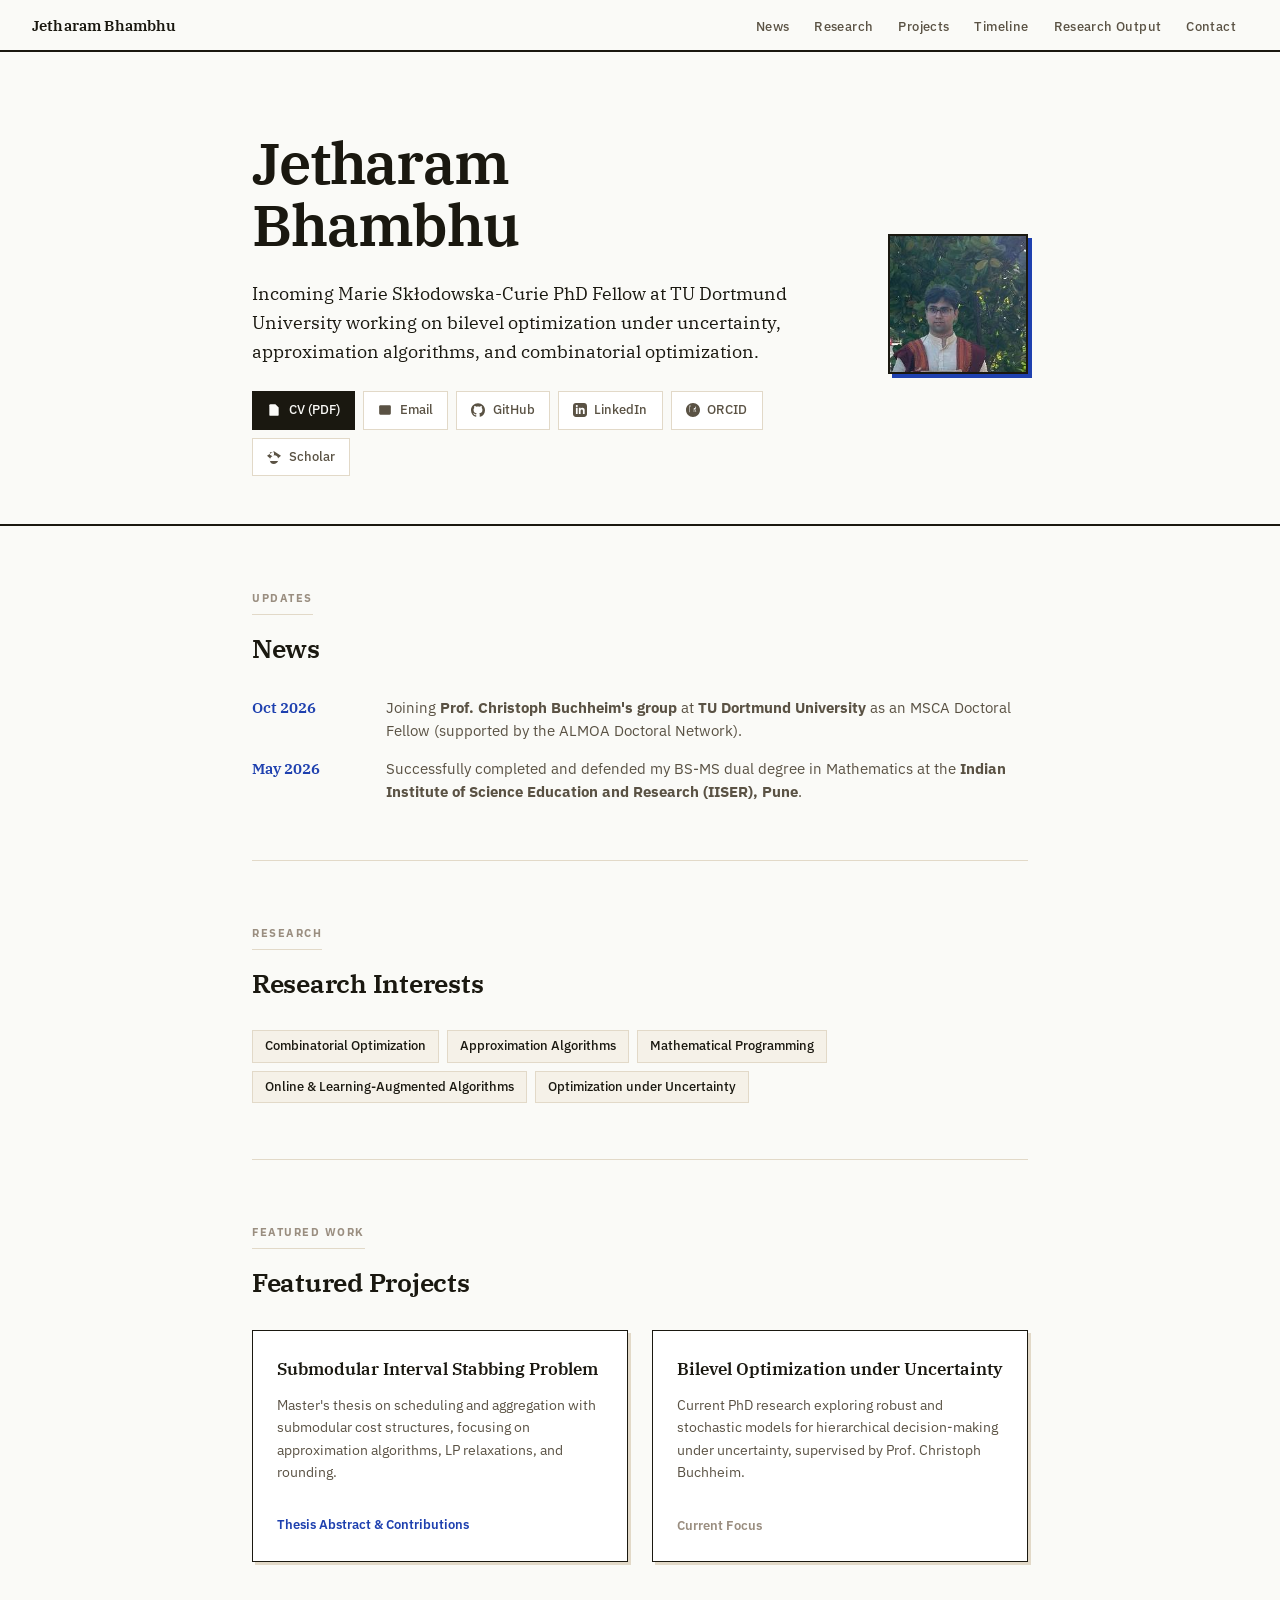
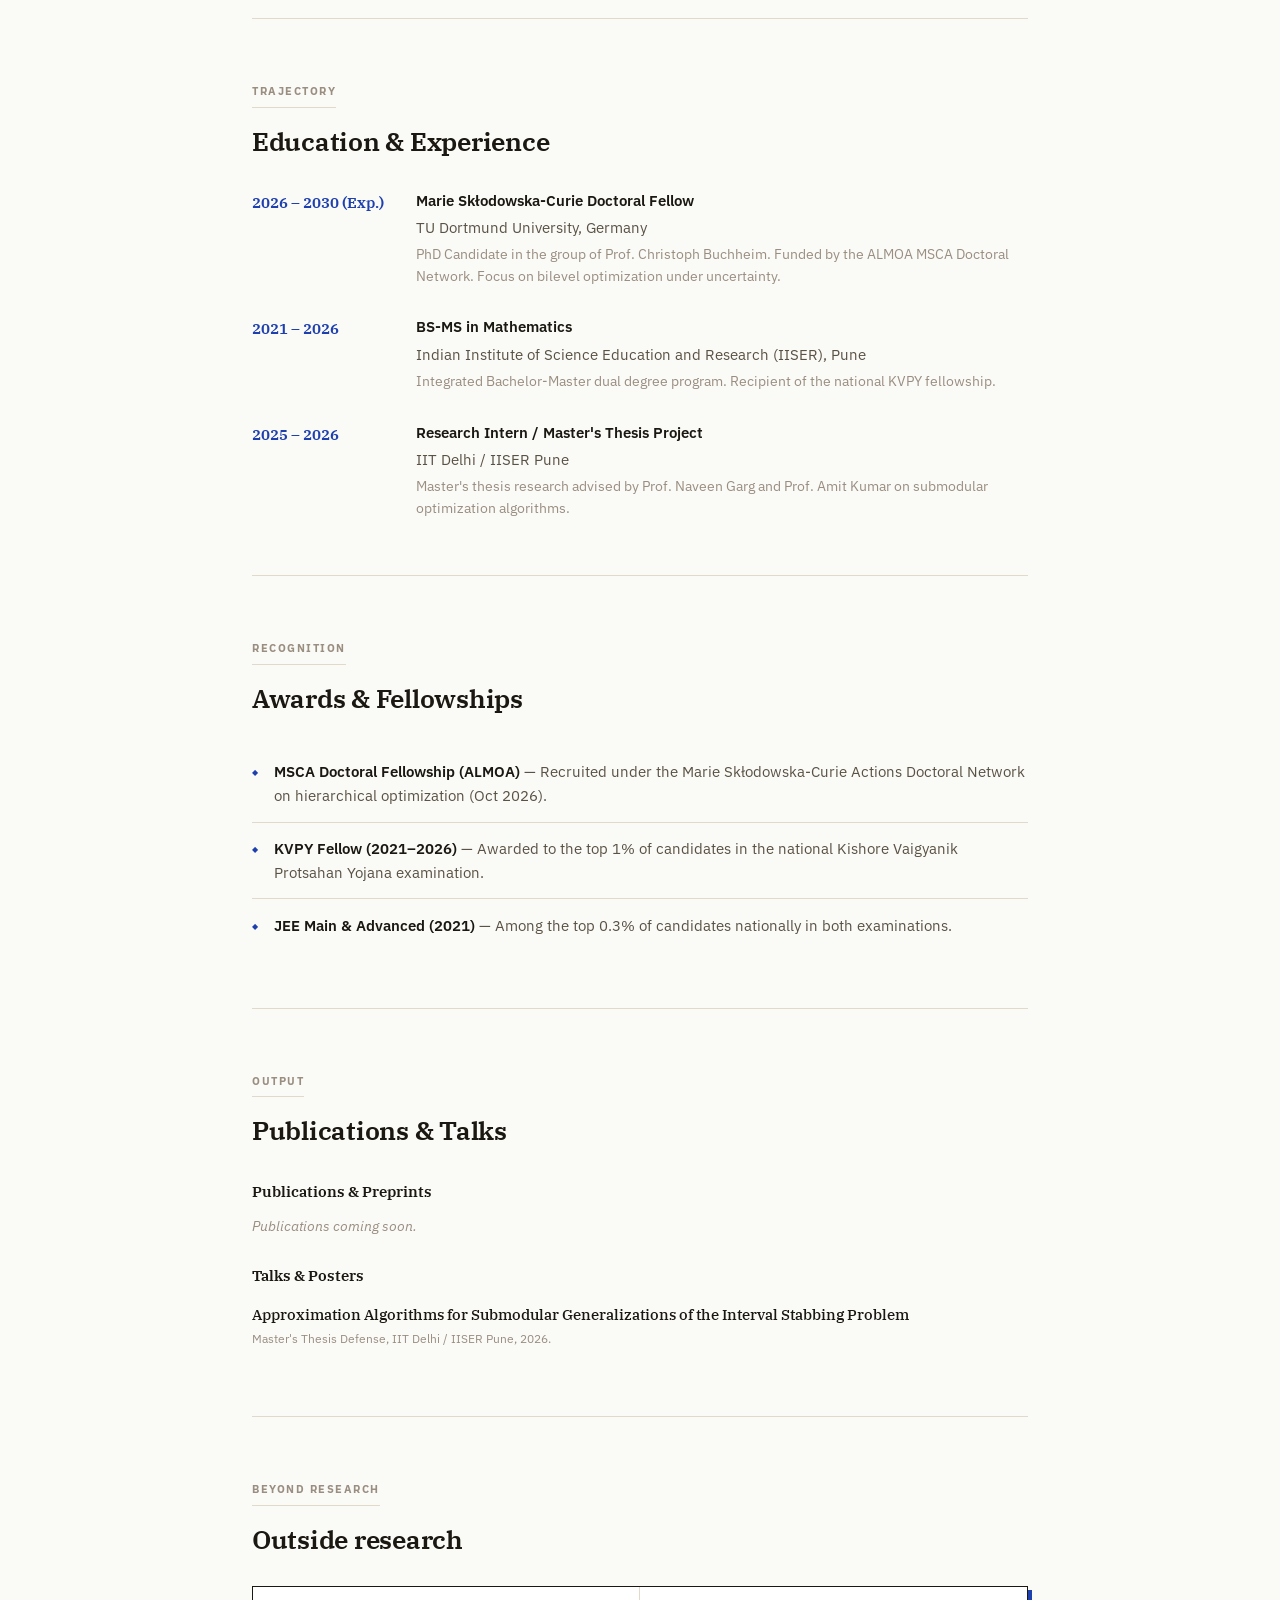
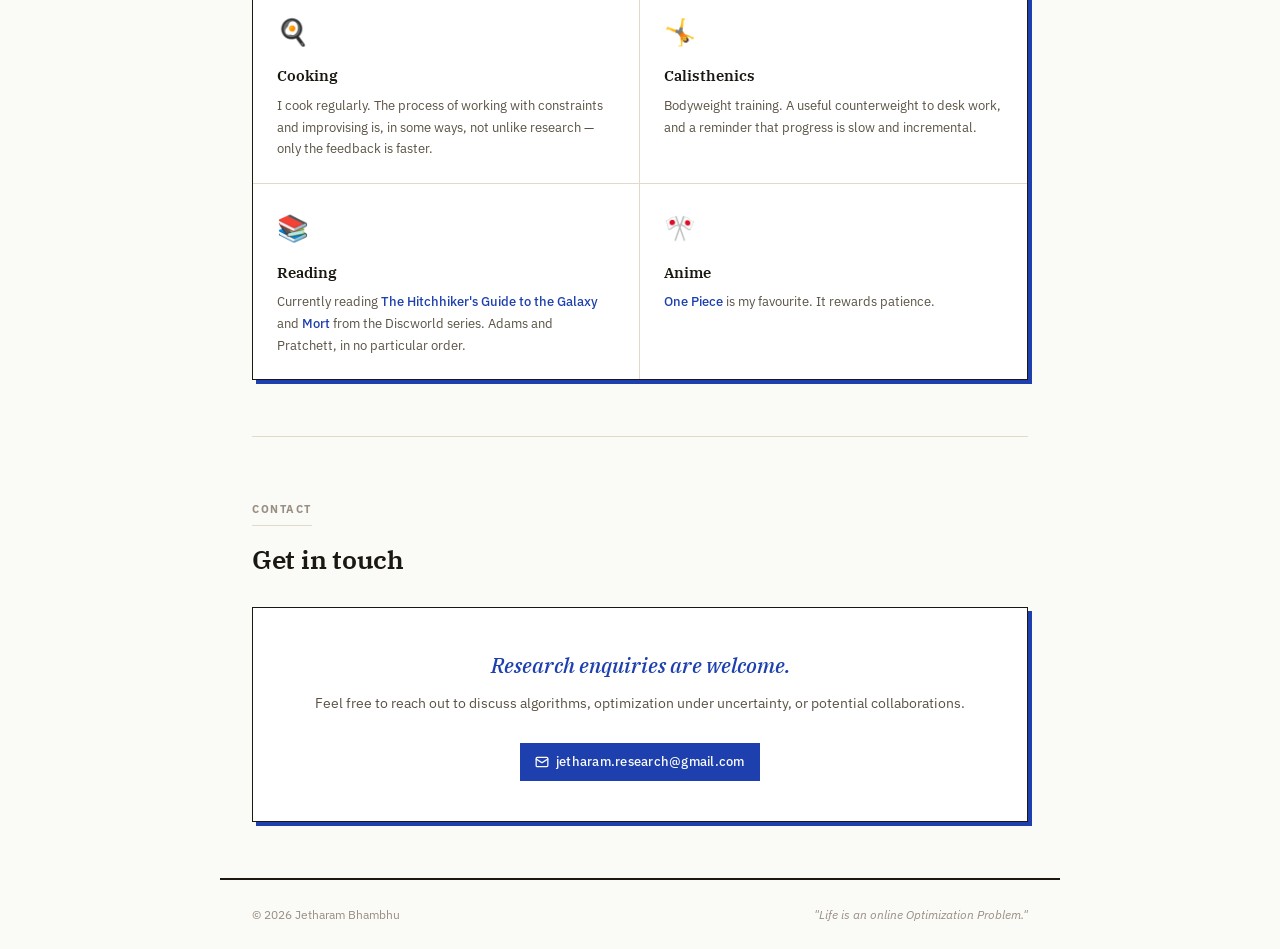
==== commit 6c97a4da: "design: remove thesis subpage, collapse abstract into details dropdown on homepage, and clean resear" ====
--- a/index.html
+++ b/index.html
@@ -94,37 +94,13 @@
     <!-- ===== RESEARCH ===== -->
     <section id="research">
       <div class="section-eyebrow">Research</div>
-      <h2 class="section-title">Research Interests & Focus</h2>
-      
-      <div class="research-subsections">
-        <div>
-          <h3 class="research-subsection-title">Current Research</h3>
-          <ul class="research-list">
-            <li class="research-list-item"><strong>Bilevel Optimization under Uncertainty</strong>: Sequential decision-making problems with hierarchical structures under stochastic or robust parameters.</li>
-            <li class="research-list-item"><strong>Robust and Stochastic Optimization</strong>: Mathematical models for handling data uncertainty and risk in complex network design.</li>
-            <li class="research-list-item"><strong>Polyhedral Methods in Optimization</strong>: Investigating the convex hulls of integer-feasible sets to obtain strong linear programming relaxations.</li>
-          </ul>
-        </div>
-
-        <div>
-          <h3 class="research-subsection-title">Past Research</h3>
-          <ul class="research-list">
-            <li class="research-list-item"><strong>Submodular Interval Stabbing Problem</strong>: Investigated approximation algorithms for a submodular generalization of the Interval Stabbing Problem as part of my Master's Thesis at IIT Delhi. <a href="thesis.html">Read Thesis Details →</a></li>
-            <li class="research-list-item"><strong>Approximation Algorithms</strong>: Designing polynomial-time approximation algorithms with provable guarantees for NP-hard combinatorial optimization problems.</li>
-            <li class="research-list-item"><strong>Computational Hardness</strong>: Analyzing integrality gaps and inapproximability thresholds to understand algorithmic limits.</li>
-          </ul>
-        </div>
-
-        <div>
-          <h3 class="research-subsection-title">Research Interests</h3>
-          <div class="research-interests-tags">
-            <span class="research-tag">Combinatorial Optimization</span>
-            <span class="research-tag">Approximation Algorithms</span>
-            <span class="research-tag">Mathematical Programming</span>
-            <span class="research-tag">Online &amp; Learning-Augmented Algorithms</span>
-            <span class="research-tag">Optimization under Uncertainty</span>
-          </div>
-        </div>
+      <h2 class="section-title">Research Interests</h2>
+      <div class="research-interests-tags" style="margin-top: 1rem;">
+        <span class="research-tag">Combinatorial Optimization</span>
+        <span class="research-tag">Approximation Algorithms</span>
+        <span class="research-tag">Mathematical Programming</span>
+        <span class="research-tag">Online &amp; Learning-Augmented Algorithms</span>
+        <span class="research-tag">Optimization under Uncertainty</span>
       </div>
     </section>
 
@@ -133,13 +109,29 @@
       <div class="section-eyebrow">Featured Work</div>
       <h2 class="section-title">Featured Projects</h2>
       <div class="projects-grid">
-        <a href="thesis.html" class="project-card">
+        <div class="project-card">
           <div class="project-title">Submodular Interval Stabbing Problem</div>
-          <div class="project-desc">
+          <div class="project-desc" style="margin-bottom: 1rem;">
             Master's thesis on scheduling and aggregation with submodular cost structures, focusing on approximation algorithms, LP relaxations, and rounding.
           </div>
-          <span class="project-link">Thesis Abstract &amp; Details →</span>
-        </a>
+          <details class="thesis-details">
+            <summary class="project-link" style="cursor: pointer; display: inline-flex; align-items: center; gap: 0.25rem; font-weight: 600; color: var(--accent);">
+              Thesis Abstract &amp; Contributions
+            </summary>
+            <div class="thesis-abstract-content" style="margin-top: 1rem; padding-top: 1rem; border-top: 1px solid var(--border); font-size: 0.88rem; line-height: 1.6; color: var(--text-secondary);">
+              <p><strong>Supervisors:</strong> Prof. Naveen Garg &amp; Prof. Amit Kumar (IIT Delhi)</p>
+              <p style="margin-top: 0.5rem;"><strong>Abstract:</strong> The Interval Stabbing Problem is a classical combinatorial optimization problem where the goal is to select a minimum-cost set of points to pierce or "stab" a given set of intervals on a line. In this thesis, we study a generalization of this problem where the stabbing costs are modeled via submodular functions, capturing the realistic economic scenario of diminishing returns or joint economies of scale.</p>
+              <p style="margin-top: 0.5rem;">Under a submodular cost structure, the traditional greedy and LP-rounding approaches for interval stabbing do not directly apply due to the non-additivity of costs. We present approximation algorithms for this submodular interval stabbing problem under various constraint structures by leveraging LP relaxations with submodular objectives, rounding schemes, and primal-dual methods.</p>
+              <p style="margin-top: 0.5rem;"><strong>Key Contributions:</strong></p>
+              <ul style="padding-left: 1.25rem; margin-top: 0.25rem; display: flex; flex-direction: column; gap: 0.35rem;">
+                <li>Formulated the Submodular Interval Stabbing Problem (SISP), unifying several interval covering models.</li>
+                <li>Developed an LP-rounding approximation algorithm for SISP with a provable approximation factor.</li>
+                <li>Designed primal-dual approximation algorithms to handle specific subclasses of interval structures.</li>
+                <li>Established computational complexity and inapproximability limits.</li>
+              </ul>
+            </div>
+          </details>
+        </div>
         <div class="project-card">
           <div class="project-title">Bilevel Optimization under Uncertainty</div>
           <div class="project-desc">
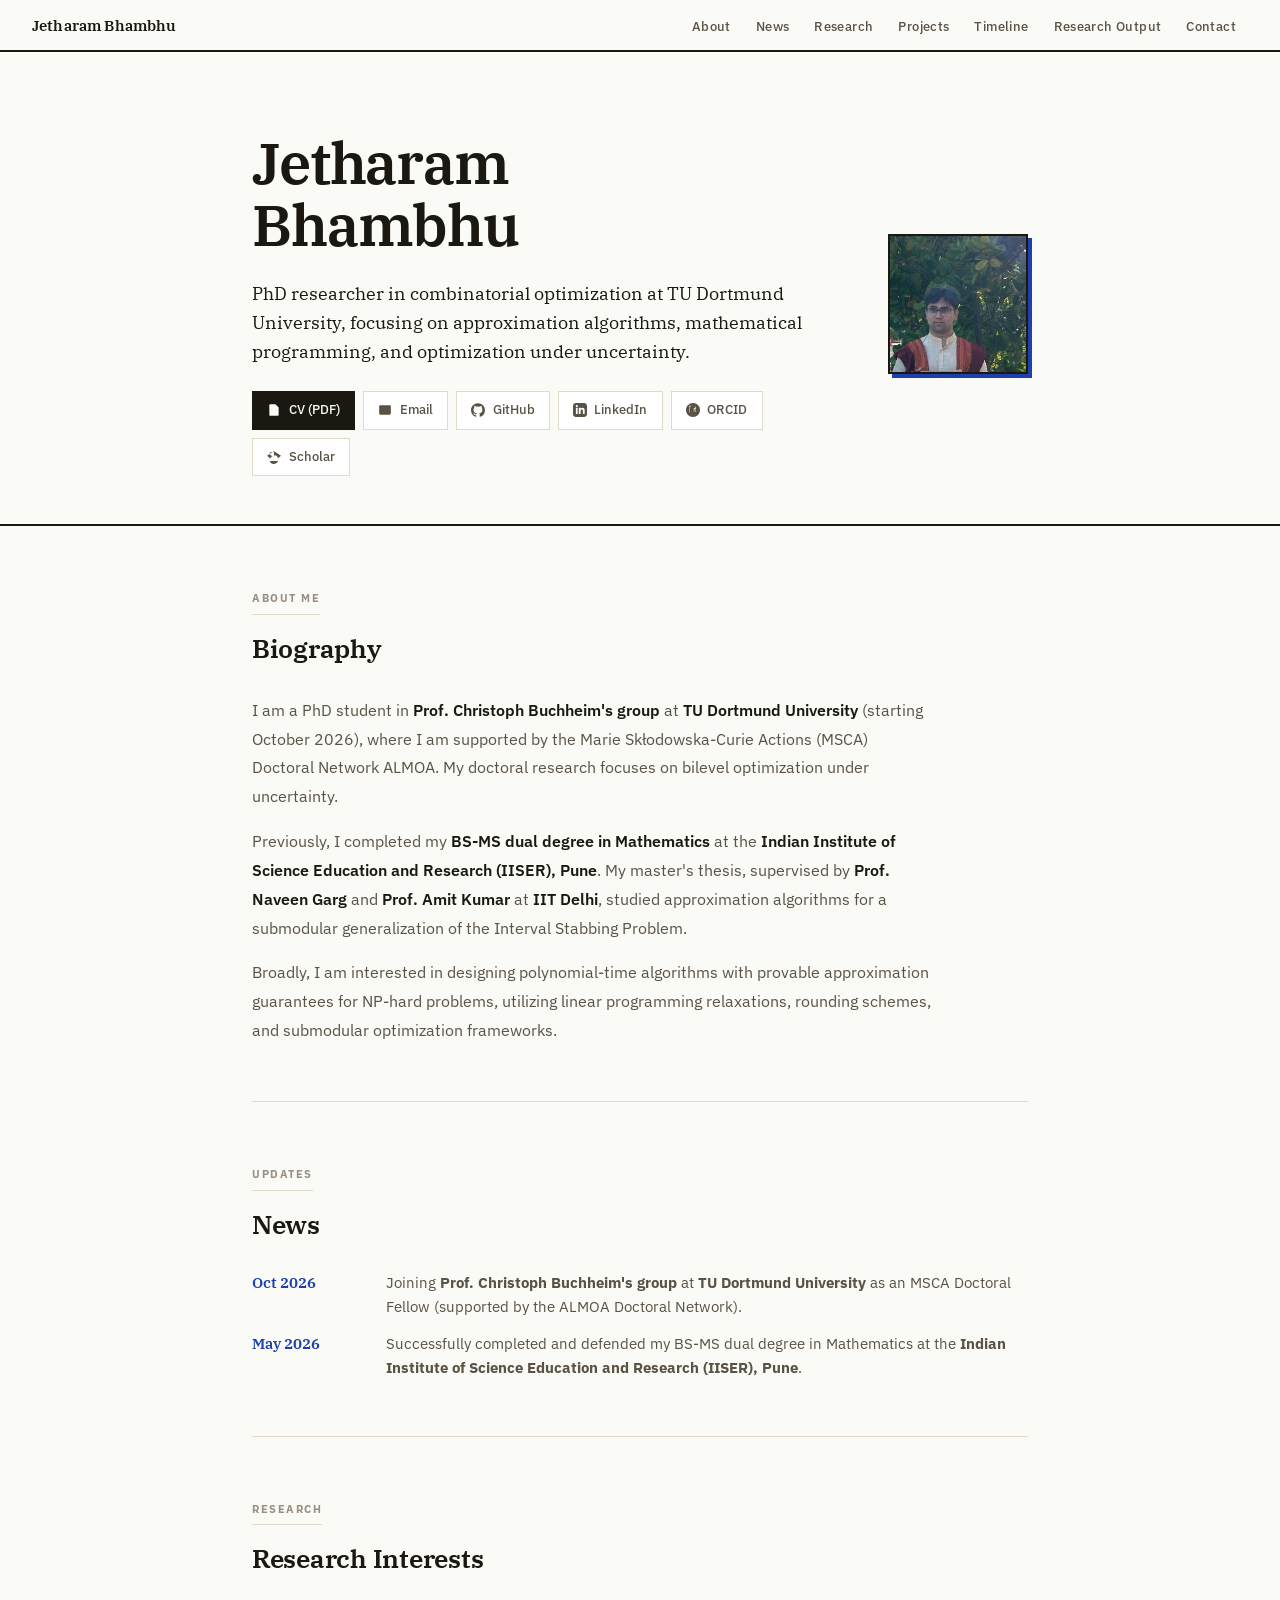
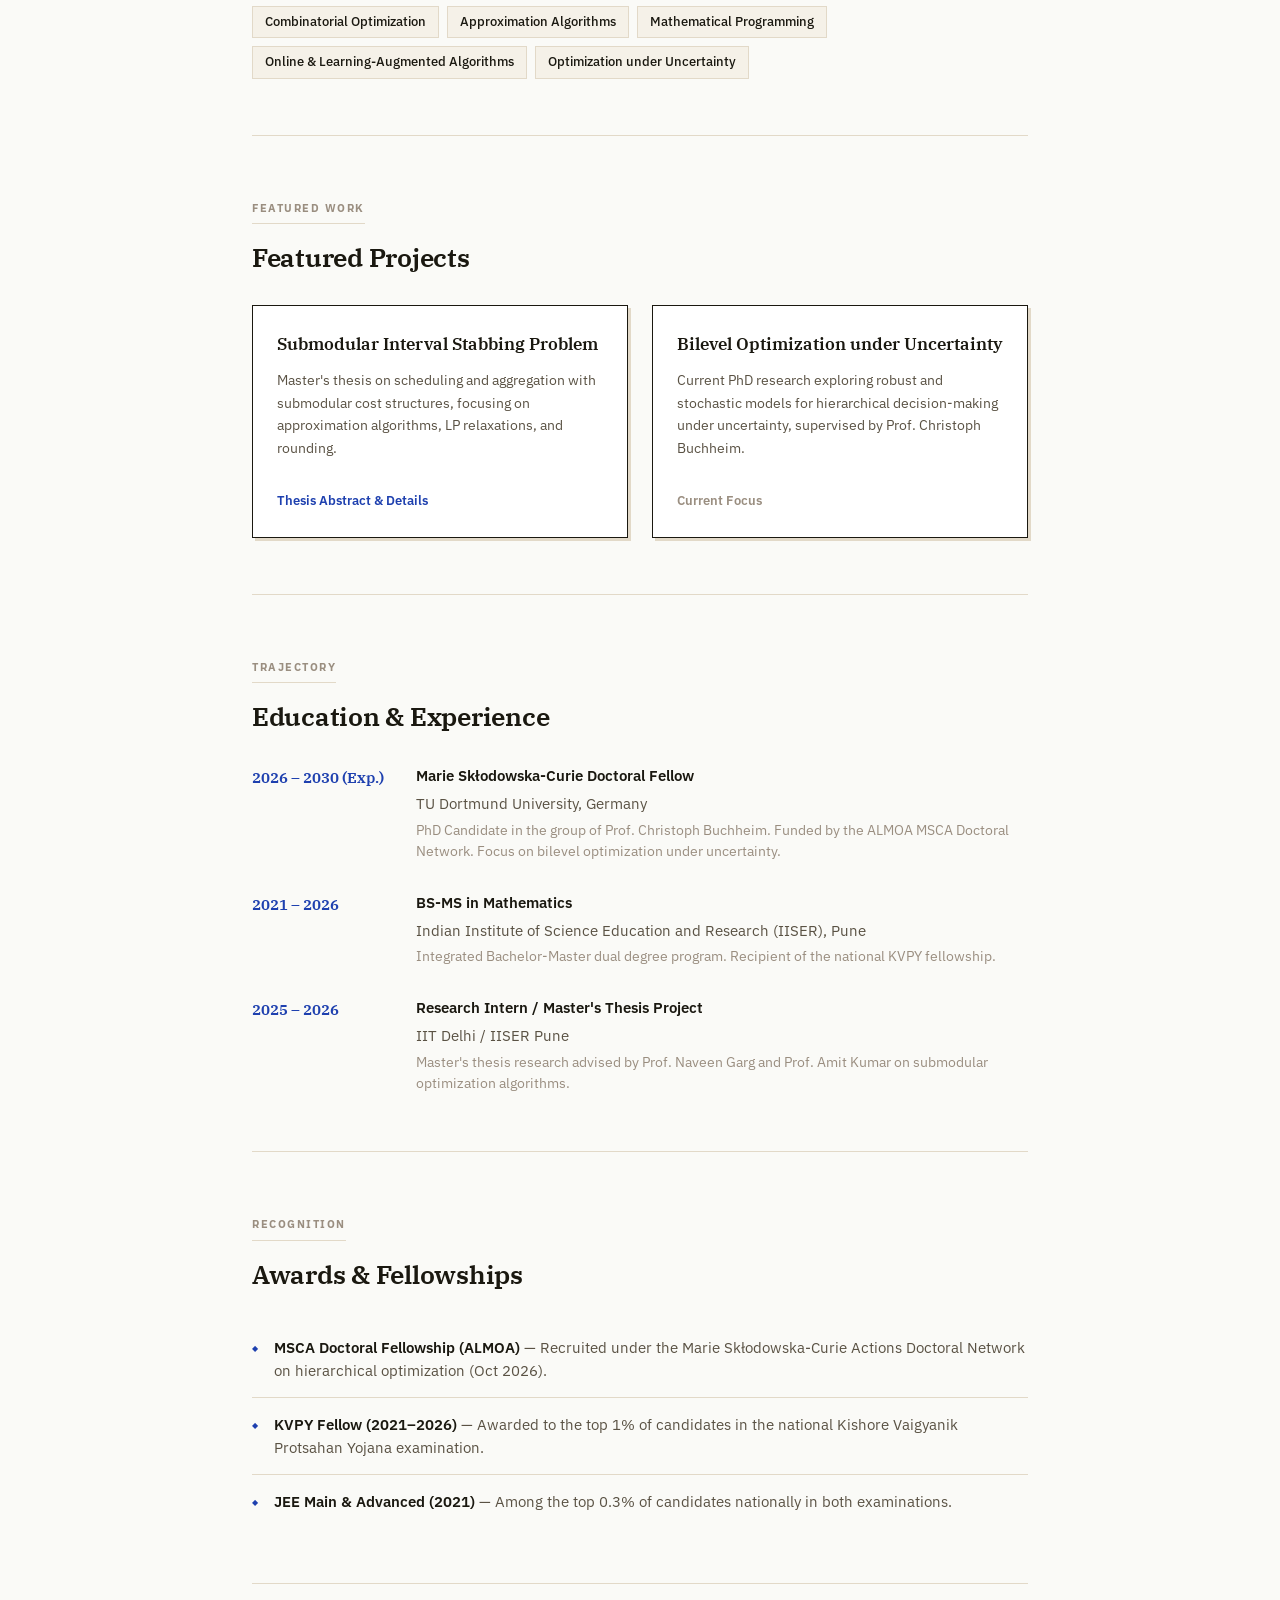
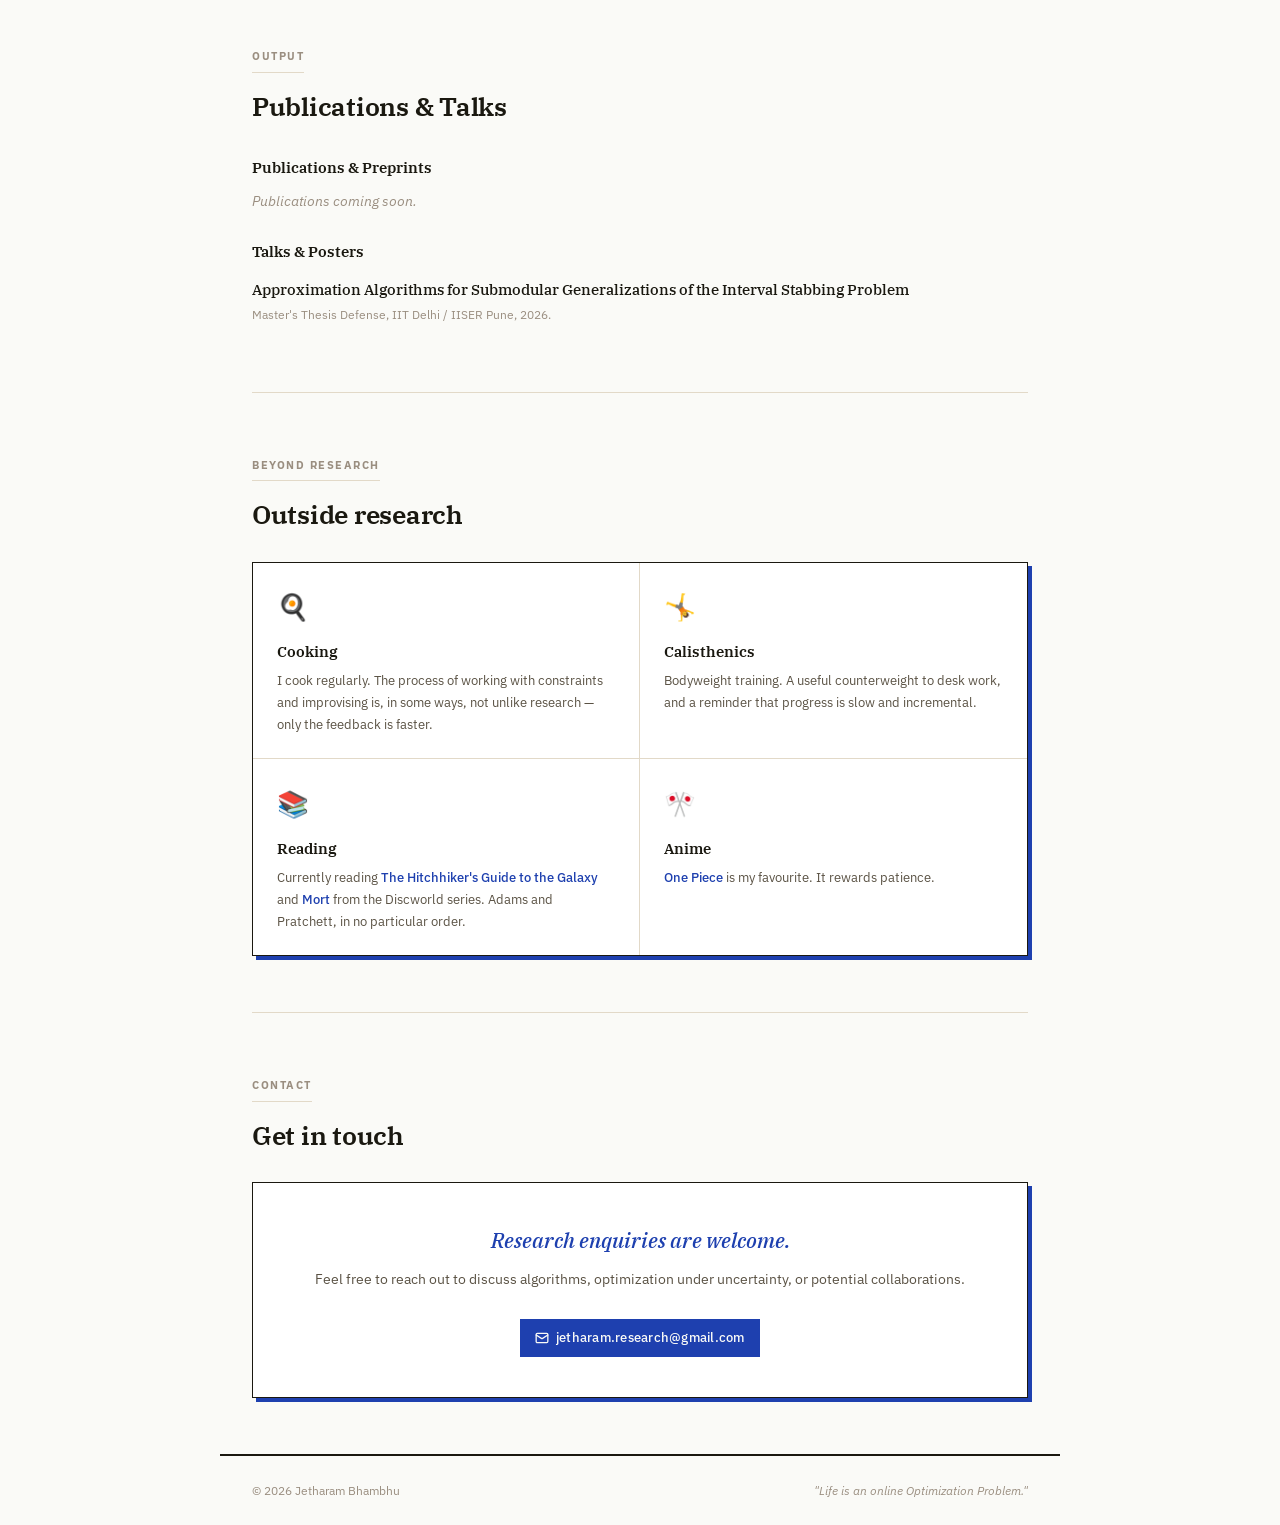
==== commit 36148fea: "design: update hero research statement, add biography section, and include complete master's thesis " ====
--- a/index.html
+++ b/index.html
@@ -19,6 +19,7 @@
   <nav id="navbar">
     <a href="#top" class="nav-name">Jetharam Bhambhu</a>
     <ul class="nav-links">
+      <li><a href="#about">About</a></li>
       <li><a href="#news">News</a></li>
       <li><a href="#research">Research</a></li>
       <li><a href="#projects">Projects</a></li>
@@ -34,7 +35,7 @@
       <div>
         <h1 class="hero-name">Jetharam<br>Bhambhu</h1>
         <p class="hero-statement">
-          Incoming Marie Skłodowska-Curie PhD Fellow at TU Dortmund University working on bilevel optimization under uncertainty, approximation algorithms, and combinatorial optimization.
+          PhD researcher in combinatorial optimization at TU Dortmund University, focusing on approximation algorithms, mathematical programming, and optimization under uncertainty.
         </p>
         <div class="academic-links">
           <a href="CV.pdf" class="academic-link primary" id="hero-cv" target="_blank">
@@ -70,6 +71,23 @@
   <hr class="divider" />
 
   <main class="page">
+
+    <!-- ===== ABOUT ===== -->
+    <section id="about">
+      <div class="section-eyebrow">About Me</div>
+      <h2 class="section-title">Biography</h2>
+      <div class="about-text">
+        <p>
+          I am a PhD student in <strong>Prof. Christoph Buchheim's group</strong> at <strong>TU Dortmund University</strong> (starting October 2026), where I am supported by the Marie Skłodowska-Curie Actions (MSCA) Doctoral Network ALMOA. My doctoral research focuses on bilevel optimization under uncertainty.
+        </p>
+        <p>
+          Previously, I completed my <strong>BS-MS dual degree in Mathematics</strong> at the <strong>Indian Institute of Science Education and Research (IISER), Pune</strong>. My master's thesis, supervised by <strong>Prof. Naveen Garg</strong> and <strong>Prof. Amit Kumar</strong> at <strong>IIT Delhi</strong>, studied approximation algorithms for a submodular generalization of the Interval Stabbing Problem.
+        </p>
+        <p>
+          Broadly, I am interested in designing polynomial-time algorithms with provable approximation guarantees for NP-hard problems, utilizing linear programming relaxations, rounding schemes, and submodular optimization frameworks.
+        </p>
+      </div>
+    </section>
 
     <!-- ===== NEWS ===== -->
     <section id="news">
@@ -116,19 +134,17 @@
           </div>
           <details class="thesis-details">
             <summary class="project-link" style="cursor: pointer; display: inline-flex; align-items: center; gap: 0.25rem; font-weight: 600; color: var(--accent);">
-              Thesis Abstract &amp; Contributions
+              Thesis Abstract &amp; Details
             </summary>
             <div class="thesis-abstract-content" style="margin-top: 1rem; padding-top: 1rem; border-top: 1px solid var(--border); font-size: 0.88rem; line-height: 1.6; color: var(--text-secondary);">
               <p><strong>Supervisors:</strong> Prof. Naveen Garg &amp; Prof. Amit Kumar (IIT Delhi)</p>
-              <p style="margin-top: 0.5rem;"><strong>Abstract:</strong> The Interval Stabbing Problem is a classical combinatorial optimization problem where the goal is to select a minimum-cost set of points to pierce or "stab" a given set of intervals on a line. In this thesis, we study a generalization of this problem where the stabbing costs are modeled via submodular functions, capturing the realistic economic scenario of diminishing returns or joint economies of scale.</p>
-              <p style="margin-top: 0.5rem;">Under a submodular cost structure, the traditional greedy and LP-rounding approaches for interval stabbing do not directly apply due to the non-additivity of costs. We present approximation algorithms for this submodular interval stabbing problem under various constraint structures by leveraging LP relaxations with submodular objectives, rounding schemes, and primal-dual methods.</p>
-              <p style="margin-top: 0.5rem;"><strong>Key Contributions:</strong></p>
-              <ul style="padding-left: 1.25rem; margin-top: 0.25rem; display: flex; flex-direction: column; gap: 0.35rem;">
-                <li>Formulated the Submodular Interval Stabbing Problem (SISP), unifying several interval covering models.</li>
-                <li>Developed an LP-rounding approximation algorithm for SISP with a provable approximation factor.</li>
-                <li>Designed primal-dual approximation algorithms to handle specific subclasses of interval structures.</li>
-                <li>Established computational complexity and inapproximability limits.</li>
-              </ul>
+              <p style="margin-top: 0.5rem;"><strong>Abstract:</strong></p>
+              <p style="margin-top: 0.25rem;">
+                This thesis investigates the Submodular Interval Stabbing Problem (SISP), a generalized optimization framework where jobs associated with temporal intervals must be served within their respective windows to minimize a total cost governed by a submodular function. This model effectively captures the "diminishing returns" or economies of scale inherent in batch processing, data aggregation, and consolidated service operations.
+              </p>
+              <p style="margin-top: 0.5rem;">
+                We provide a comprehensive mathematical analysis of SISP, spanning computational complexity, optimal algorithms for restricted cases, and approximation strategies for hierarchical structures. We establish that SISP is APX-hard, even when restricted to a strict 2-level laminar structure with monotone submodular functions. Through an approximation-preserving reduction from the Minimum Vertex Cover problem on cubic graphs, we prove that the optimal cost is exactly 2|E| + OPT<sub>VC</sub>. For concave functions of cardinality, we develop a dynamic programming algorithm and rigorously prove its optimality with a time complexity of O(n<sup>3</sup>). We extend our study to the Multi-Level Aggregation Problem (MLAP). By employing geometric time discretization and reduction to a prize-collecting variant, we present an 8-approximation algorithm for the general version involving both holding and delay costs (MLAP-HD). We analyze the worst-case performance of common greedy strategies, providing non-constant lower bounds for the Ratio-Greedy (&Omega;(ln n)) and Left-to-Right Swapping (&Omega;(n)) algorithms. Our results map the boundary between tractability and NP-hardness for submodular aggregation, demonstrating that while the general problem is computationally difficult, structured laminar and hierarchical instances admit robust approximation frameworks.
+              </p>
             </div>
           </details>
         </div>
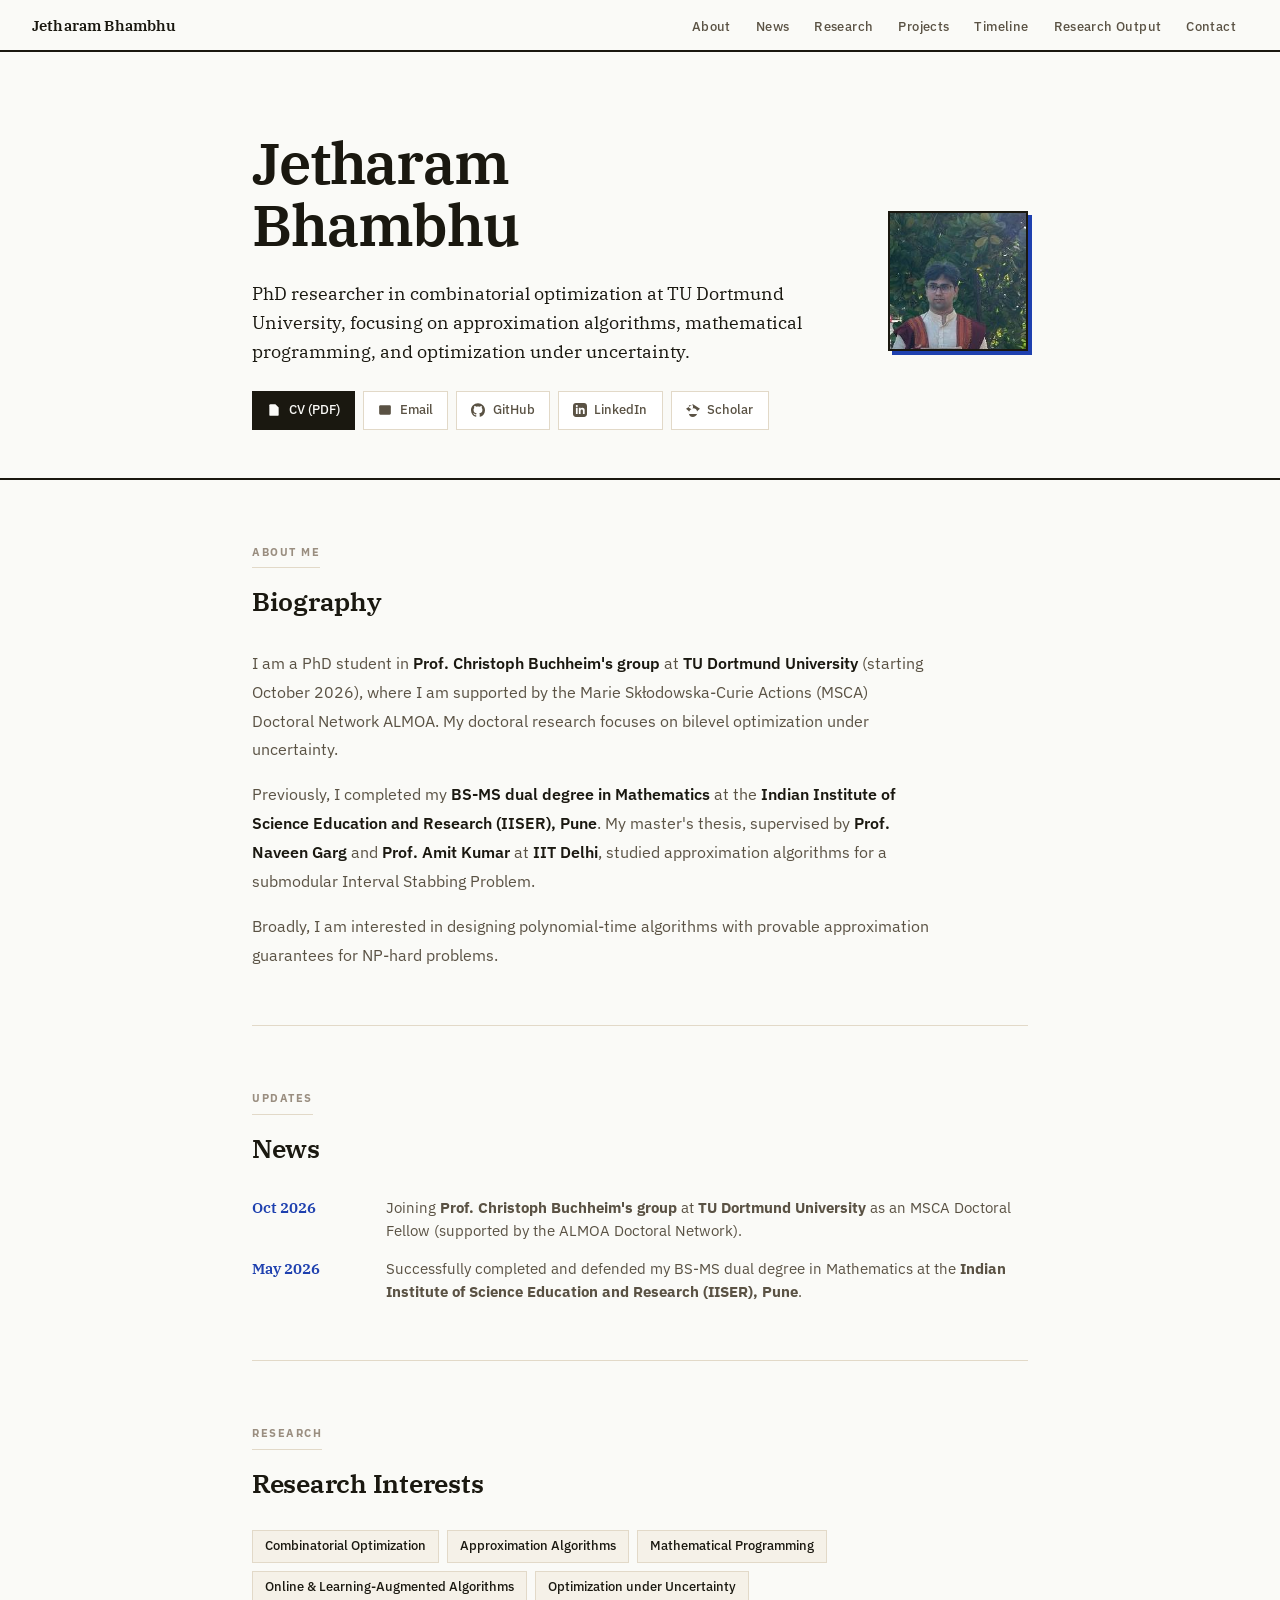
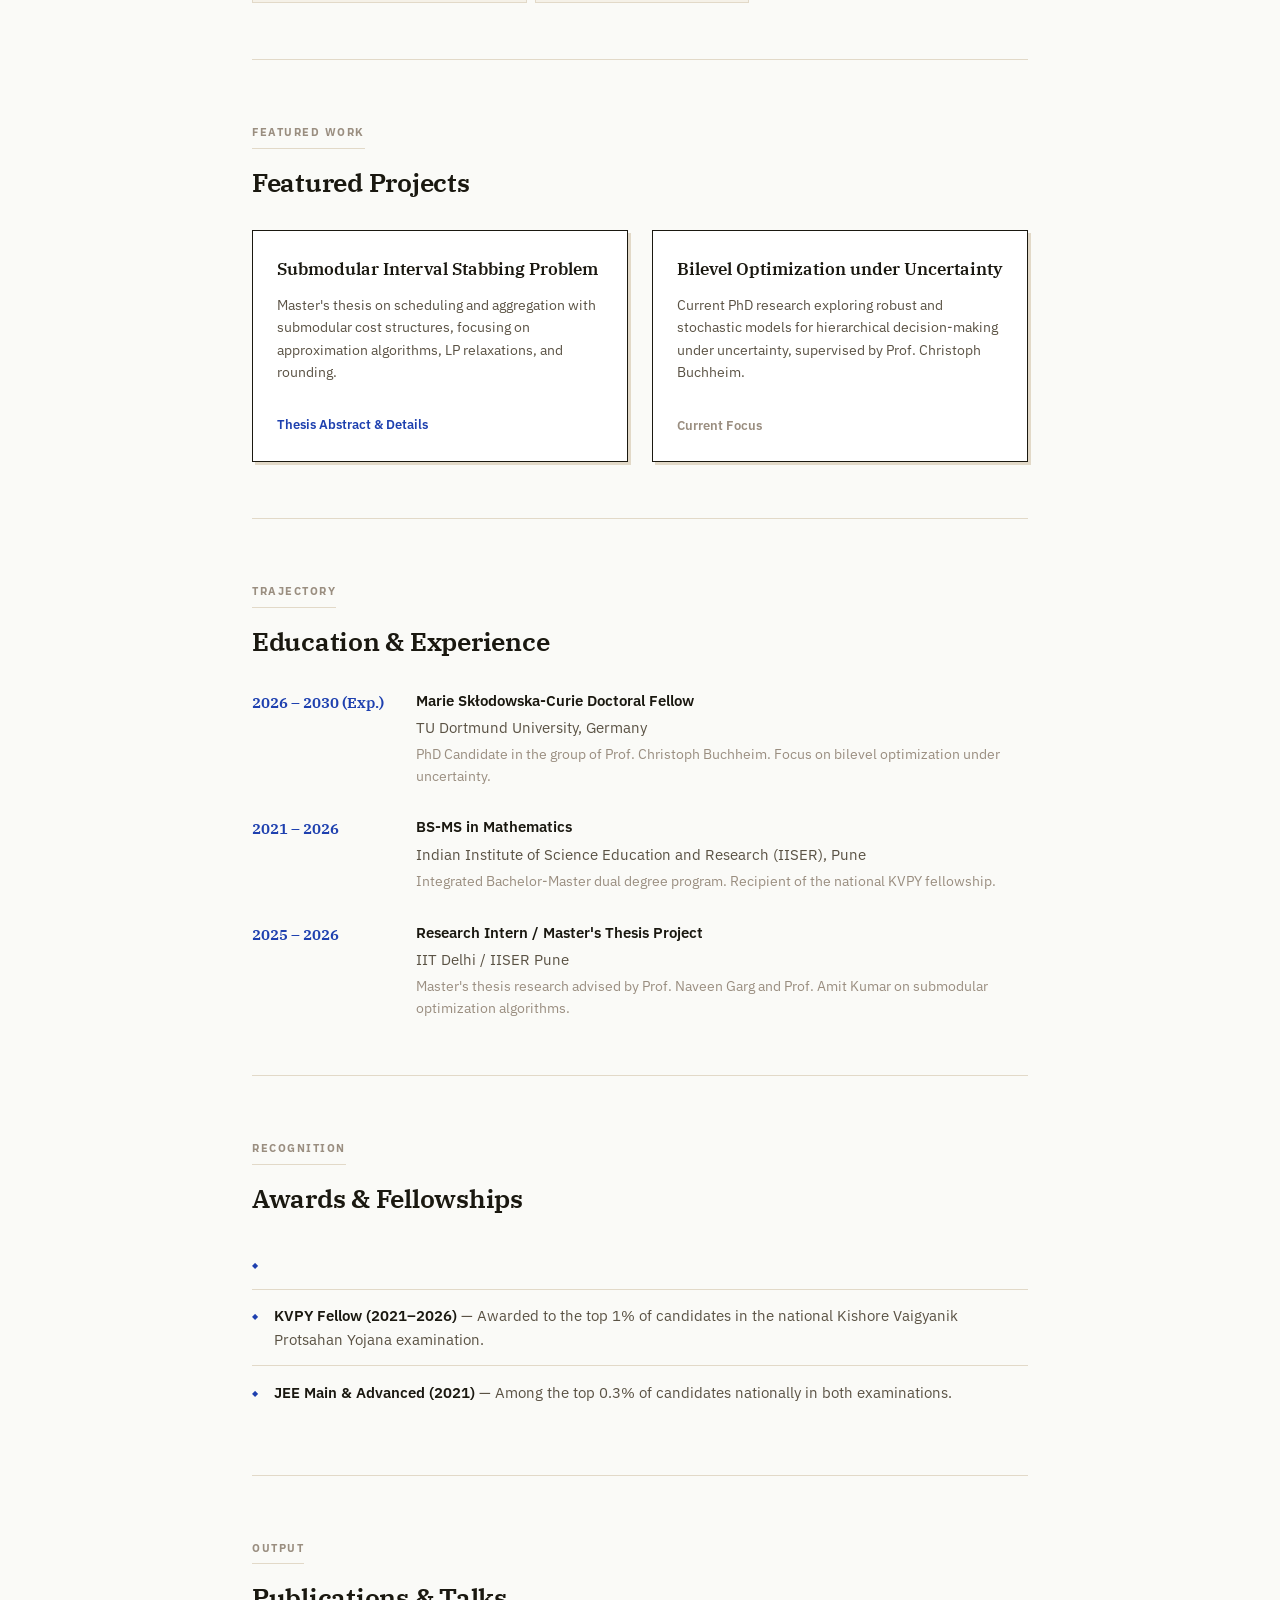
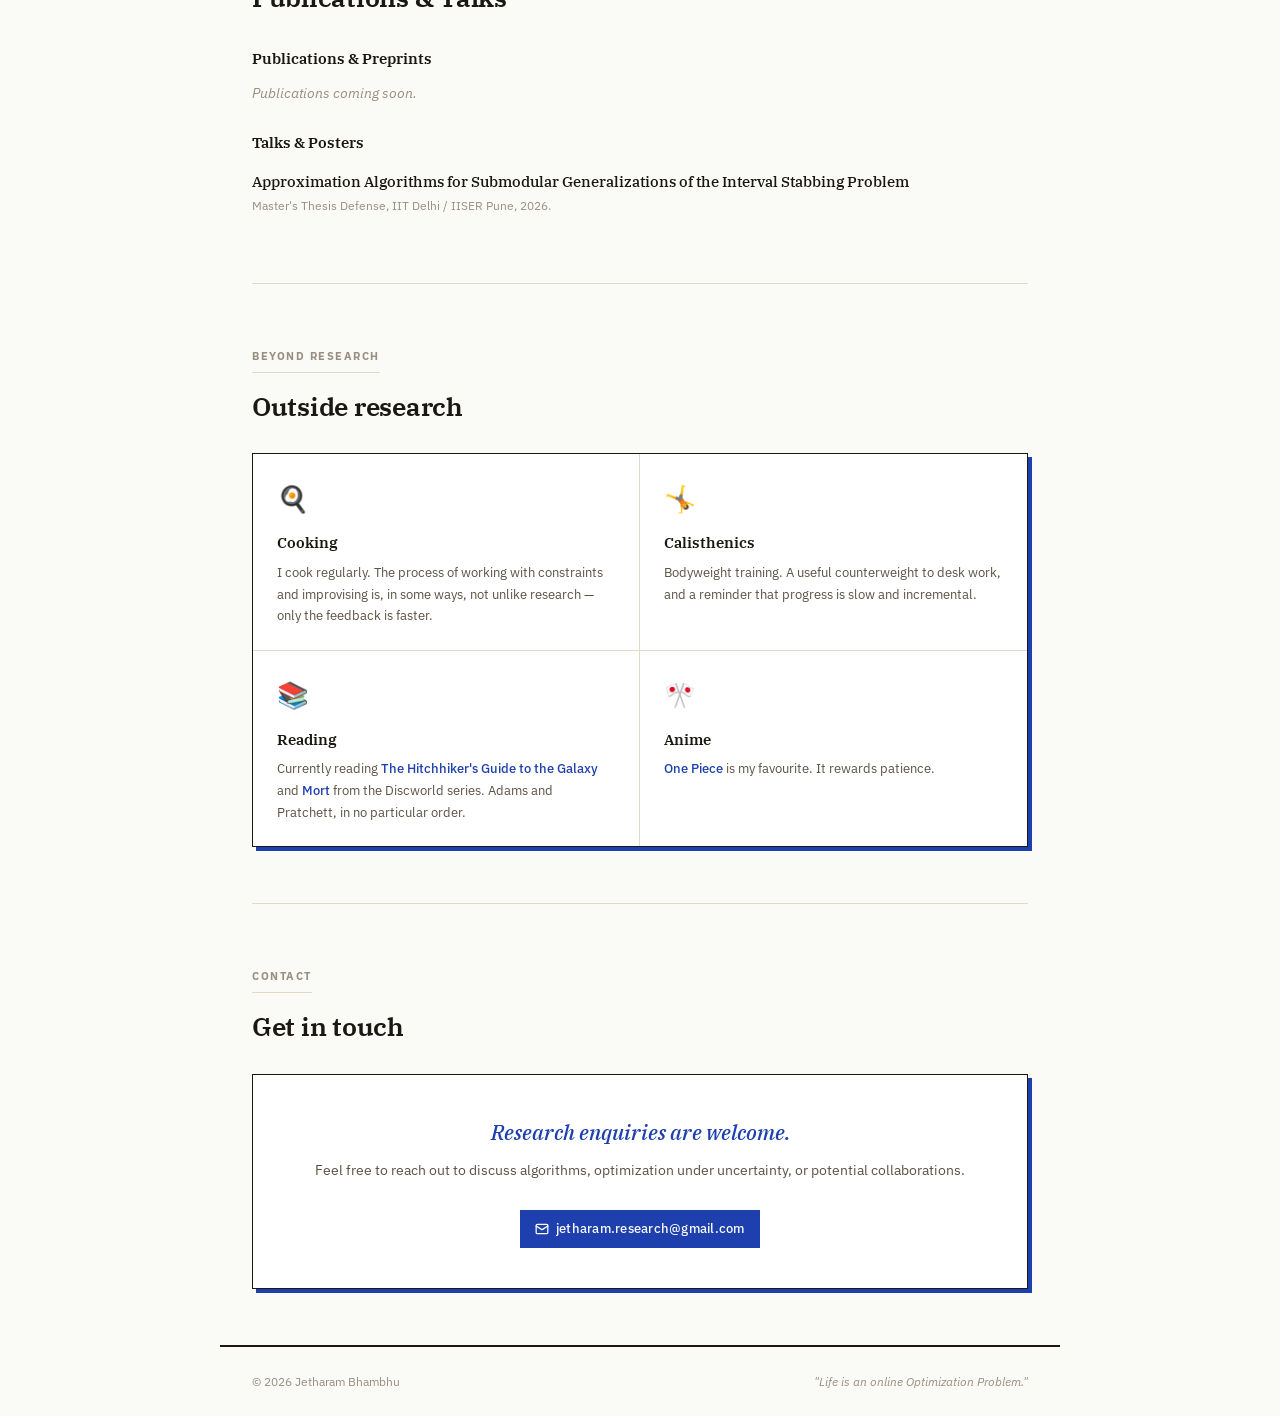
==== commit 1fdd5126: "ok" ====
--- a/index.html
+++ b/index.html
@@ -35,31 +35,49 @@
       <div>
         <h1 class="hero-name">Jetharam<br>Bhambhu</h1>
         <p class="hero-statement">
-          PhD researcher in combinatorial optimization at TU Dortmund University, focusing on approximation algorithms, mathematical programming, and optimization under uncertainty.
+          PhD researcher in combinatorial optimization at TU Dortmund University, focusing on approximation algorithms,
+          mathematical programming, and optimization under uncertainty.
         </p>
         <div class="academic-links">
           <a href="CV.pdf" class="academic-link primary" id="hero-cv" target="_blank">
-            <svg viewBox="0 0 24 24"><path d="M14 2H6a2 2 0 0 0-2 2v16a2 2 0 0 0 2 2h12a2 2 0 0 0 2-2V8z"/><polyline points="14 2 14 8 20 8"/></svg>
+            <svg viewBox="0 0 24 24">
+              <path d="M14 2H6a2 2 0 0 0-2 2v16a2 2 0 0 0 2 2h12a2 2 0 0 0 2-2V8z" />
+              <polyline points="14 2 14 8 20 8" />
+            </svg>
             CV (PDF)
           </a>
           <a href="mailto:jetharam.research@gmail.com" class="academic-link" id="hero-email">
-            <svg viewBox="0 0 24 24"><rect x="2" y="4" width="20" height="16" rx="2"/><path d="m22 7-8.97 5.7a1.94 1.94 0 0 1-2.06 0L2 7"/></svg>
+            <svg viewBox="0 0 24 24">
+              <rect x="2" y="4" width="20" height="16" rx="2" />
+              <path d="m22 7-8.97 5.7a1.94 1.94 0 0 1-2.06 0L2 7" />
+            </svg>
             Email
           </a>
-          <a href="https://github.com/jetharam-bhambhu" class="academic-link" id="hero-github" target="_blank" rel="noopener">
-            <svg viewBox="0 0 24 24"><path d="M12 .297c-6.63 0-12 5.373-12 12 0 5.303 3.438 9.8 8.205 11.385.6.113.82-.258.82-.577 0-.285-.01-1.04-.015-2.04-3.338.724-4.042-1.61-4.042-1.61C4.422 18.07 3.633 17.7 3.633 17.7c-1.087-.744.084-.729.084-.729 1.205.084 1.838 1.236 1.838 1.236 1.07 1.835 2.809 1.305 3.495.998.108-.776.417-1.305.76-1.605-2.665-.3-5.466-1.332-5.466-5.93 0-1.31.465-2.38 1.235-3.22-.135-.303-.54-1.523.105-3.176 0 0 1.005-.322 3.3 1.23.96-.267 1.98-.399 3-.405 1.02.006 2.04.138 3 .405 2.28-1.552 3.285-1.23 3.285-1.23.645 1.653.24 2.873.12 3.176.765.84 1.23 1.91 1.23 3.22 0 4.61-2.805 5.625-5.475 5.92.42.36.81 1.096.81 2.22 0 1.606-.015 2.896-.015 3.286 0 .315.21.69.825.57C20.565 22.092 24 17.592 24 12.297c0-6.627-5.373-12-12-12"/></svg>
+          <a href="https://github.com/jetharam-bhambhu" class="academic-link" id="hero-github" target="_blank"
+            rel="noopener">
+            <svg viewBox="0 0 24 24">
+              <path
+                d="M12 .297c-6.63 0-12 5.373-12 12 0 5.303 3.438 9.8 8.205 11.385.6.113.82-.258.82-.577 0-.285-.01-1.04-.015-2.04-3.338.724-4.042-1.61-4.042-1.61C4.422 18.07 3.633 17.7 3.633 17.7c-1.087-.744.084-.729.084-.729 1.205.084 1.838 1.236 1.838 1.236 1.07 1.835 2.809 1.305 3.495.998.108-.776.417-1.305.76-1.605-2.665-.3-5.466-1.332-5.466-5.93 0-1.31.465-2.38 1.235-3.22-.135-.303-.54-1.523.105-3.176 0 0 1.005-.322 3.3 1.23.96-.267 1.98-.399 3-.405 1.02.006 2.04.138 3 .405 2.28-1.552 3.285-1.23 3.285-1.23.645 1.653.24 2.873.12 3.176.765.84 1.23 1.91 1.23 3.22 0 4.61-2.805 5.625-5.475 5.92.42.36.81 1.096.81 2.22 0 1.606-.015 2.896-.015 3.286 0 .315.21.69.825.57C20.565 22.092 24 17.592 24 12.297c0-6.627-5.373-12-12-12" />
+            </svg>
             GitHub
           </a>
-          <a href="https://linkedin.com/in/jetharam-bhambhu" class="academic-link" id="hero-linkedin" target="_blank" rel="noopener">
-            <svg viewBox="0 0 24 24"><path d="M19 0h-14c-2.761 0-5 2.239-5 5v14c0 2.761 2.239 5 5 5h14c2.762 0 5-2.239 5-5v-14c0-2.761-2.238-5-5-5zm-11 19h-3v-11h3v11zm-1.5-12.268c-.966 0-1.75-.779-1.75-1.75s.784-1.75 1.75-1.75 1.75.779 1.75 1.75-.784 1.75-1.75 1.75zm13.5 12.268h-3v-5.604c0-3.368-4-3.113-4 0v5.604h-3v-11h3v1.765c1.396-2.586 7-2.777 7 2.476v6.759z"/></svg>
+          <a href="https://linkedin.com/in/jetharam-bhambhu" class="academic-link" id="hero-linkedin" target="_blank"
+            rel="noopener">
+            <svg viewBox="0 0 24 24">
+              <path
+                d="M19 0h-14c-2.761 0-5 2.239-5 5v14c0 2.761 2.239 5 5 5h14c2.762 0 5-2.239 5-5v-14c0-2.761-2.238-5-5-5zm-11 19h-3v-11h3v11zm-1.5-12.268c-.966 0-1.75-.779-1.75-1.75s.784-1.75 1.75-1.75 1.75.779 1.75 1.75-.784 1.75-1.75 1.75zm13.5 12.268h-3v-5.604c0-3.368-4-3.113-4 0v5.604h-3v-11h3v1.765c1.396-2.586 7-2.777 7 2.476v6.759z" />
+            </svg>
             LinkedIn
           </a>
-          <a href="https://orcid.org/0009-0004-9436-1234" class="academic-link" id="hero-orcid" target="_blank" rel="noopener">
+          <!-- <a href="https://orcid.org/0009-0004-9436-1234" class="academic-link" id="hero-orcid" target="_blank" rel="noopener">
             <svg viewBox="0 0 24 24"><path d="M12 0C5.372 0 0 5.372 0 12s5.372 12 12 12 12-5.372 12-12S18.628 0 12 0zM7.369 4.378c.441 0 .798.357.798.798s-.357.798-.798.798H6.77v10.088h-.798V4.378h1.397zm6.75 0c1.782 0 3.228 1.446 3.228 3.228 0 1.258-.724 2.348-1.777 2.879l2.001 4.779h-.872l-1.85-4.437h-.73v4.437h-.798V4.378h2.002zm-1.204.798v3.639h1.204c1.341 0 2.43-1.089 2.43-2.43 0-1.341-1.089-2.43-2.43-2.43h-1.204z"/></svg>
             ORCID
-          </a>
+          </a> -->
           <a href="#" class="academic-link" id="hero-scholar" target="_blank" rel="noopener">
-            <svg viewBox="0 0 24 24"><path d="M12 24a7 7 0 0 1-7-7c0-2.95 1.83-5.47 4.41-6.46L5 8.25V4h7v4.25l-2.07 1.04C10.74 9.1 11.36 9 12 9a7 7 0 0 1 7 7 7 7 0 0 1-7 8M12 2L0 10l5 4.17V19h14v-4.83L24 10 12 2z"/></svg>
+            <svg viewBox="0 0 24 24">
+              <path
+                d="M12 24a7 7 0 0 1-7-7c0-2.95 1.83-5.47 4.41-6.46L5 8.25V4h7v4.25l-2.07 1.04C10.74 9.1 11.36 9 12 9a7 7 0 0 1 7 7 7 7 0 0 1-7 8M12 2L0 10l5 4.17V19h14v-4.83L24 10 12 2z" />
+            </svg>
             Scholar
           </a>
         </div>
@@ -78,14 +96,19 @@
       <h2 class="section-title">Biography</h2>
       <div class="about-text">
         <p>
-          I am a PhD student in <strong>Prof. Christoph Buchheim's group</strong> at <strong>TU Dortmund University</strong> (starting October 2026), where I am supported by the Marie Skłodowska-Curie Actions (MSCA) Doctoral Network ALMOA. My doctoral research focuses on bilevel optimization under uncertainty.
+          I am a PhD student in <strong>Prof. Christoph Buchheim's group</strong> at <strong>TU Dortmund
+            University</strong> (starting October 2026), where I am supported by the Marie Skłodowska-Curie Actions
+          (MSCA) Doctoral Network ALMOA. My doctoral research focuses on bilevel optimization under uncertainty.
         </p>
         <p>
-          Previously, I completed my <strong>BS-MS dual degree in Mathematics</strong> at the <strong>Indian Institute of Science Education and Research (IISER), Pune</strong>. My master's thesis, supervised by <strong>Prof. Naveen Garg</strong> and <strong>Prof. Amit Kumar</strong> at <strong>IIT Delhi</strong>, studied approximation algorithms for a submodular generalization of the Interval Stabbing Problem.
+          Previously, I completed my <strong>BS-MS dual degree in Mathematics</strong> at the <strong>Indian Institute
+            of Science Education and Research (IISER), Pune</strong>. My master's thesis, supervised by <strong>Prof.
+            Naveen Garg</strong> and <strong>Prof. Amit Kumar</strong> at <strong>IIT Delhi</strong>, studied
+          approximation algorithms for a submodular Interval Stabbing Problem.
         </p>
         <p>
-          Broadly, I am interested in designing polynomial-time algorithms with provable approximation guarantees for NP-hard problems, utilizing linear programming relaxations, rounding schemes, and submodular optimization frameworks.
-        </p>
+          Broadly, I am interested in designing polynomial-time algorithms with provable approximation guarantees for
+          NP-hard problems.
       </div>
     </section>
 
@@ -97,13 +120,15 @@
         <div class="news-item">
           <div class="news-date">Oct 2026</div>
           <div class="news-text">
-            Joining <strong>Prof. Christoph Buchheim's group</strong> at <strong>TU Dortmund University</strong> as an MSCA Doctoral Fellow (supported by the ALMOA Doctoral Network).
+            Joining <strong>Prof. Christoph Buchheim's group</strong> at <strong>TU Dortmund University</strong> as an
+            MSCA Doctoral Fellow (supported by the ALMOA Doctoral Network).
           </div>
         </div>
         <div class="news-item">
           <div class="news-date">May 2026</div>
           <div class="news-text">
-            Successfully completed and defended my BS-MS dual degree in Mathematics at the <strong>Indian Institute of Science Education and Research (IISER), Pune</strong>.
+            Successfully completed and defended my BS-MS dual degree in Mathematics at the <strong>Indian Institute of
+              Science Education and Research (IISER), Pune</strong>.
           </div>
         </div>
       </div>
@@ -130,20 +155,40 @@
         <div class="project-card">
           <div class="project-title">Submodular Interval Stabbing Problem</div>
           <div class="project-desc" style="margin-bottom: 1rem;">
-            Master's thesis on scheduling and aggregation with submodular cost structures, focusing on approximation algorithms, LP relaxations, and rounding.
+            Master's thesis on scheduling and aggregation with submodular cost structures, focusing on approximation
+            algorithms, LP relaxations, and rounding.
           </div>
           <details class="thesis-details">
-            <summary class="project-link" style="cursor: pointer; display: inline-flex; align-items: center; gap: 0.25rem; font-weight: 600; color: var(--accent);">
+            <summary class="project-link"
+              style="cursor: pointer; display: inline-flex; align-items: center; gap: 0.25rem; font-weight: 600; color: var(--accent);">
               Thesis Abstract &amp; Details
             </summary>
-            <div class="thesis-abstract-content" style="margin-top: 1rem; padding-top: 1rem; border-top: 1px solid var(--border); font-size: 0.88rem; line-height: 1.6; color: var(--text-secondary);">
+            <div class="thesis-abstract-content"
+              style="margin-top: 1rem; padding-top: 1rem; border-top: 1px solid var(--border); font-size: 0.88rem; line-height: 1.6; color: var(--text-secondary);">
               <p><strong>Supervisors:</strong> Prof. Naveen Garg &amp; Prof. Amit Kumar (IIT Delhi)</p>
               <p style="margin-top: 0.5rem;"><strong>Abstract:</strong></p>
               <p style="margin-top: 0.25rem;">
-                This thesis investigates the Submodular Interval Stabbing Problem (SISP), a generalized optimization framework where jobs associated with temporal intervals must be served within their respective windows to minimize a total cost governed by a submodular function. This model effectively captures the "diminishing returns" or economies of scale inherent in batch processing, data aggregation, and consolidated service operations.
+                This thesis investigates the Submodular Interval Stabbing Problem (SISP), a generalized optimization
+                framework where jobs associated with temporal intervals must be served within their respective windows
+                to minimize a total cost governed by a submodular function. This model effectively captures the
+                "diminishing returns" or economies of scale inherent in batch processing, data aggregation, and
+                consolidated service operations.
               </p>
               <p style="margin-top: 0.5rem;">
-                We provide a comprehensive mathematical analysis of SISP, spanning computational complexity, optimal algorithms for restricted cases, and approximation strategies for hierarchical structures. We establish that SISP is APX-hard, even when restricted to a strict 2-level laminar structure with monotone submodular functions. Through an approximation-preserving reduction from the Minimum Vertex Cover problem on cubic graphs, we prove that the optimal cost is exactly 2|E| + OPT<sub>VC</sub>. For concave functions of cardinality, we develop a dynamic programming algorithm and rigorously prove its optimality with a time complexity of O(n<sup>3</sup>). We extend our study to the Multi-Level Aggregation Problem (MLAP). By employing geometric time discretization and reduction to a prize-collecting variant, we present an 8-approximation algorithm for the general version involving both holding and delay costs (MLAP-HD). We analyze the worst-case performance of common greedy strategies, providing non-constant lower bounds for the Ratio-Greedy (&Omega;(ln n)) and Left-to-Right Swapping (&Omega;(n)) algorithms. Our results map the boundary between tractability and NP-hardness for submodular aggregation, demonstrating that while the general problem is computationally difficult, structured laminar and hierarchical instances admit robust approximation frameworks.
+                We provide a comprehensive mathematical analysis of SISP, spanning computational complexity, optimal
+                algorithms for restricted cases, and approximation strategies for hierarchical structures. We establish
+                that SISP is APX-hard, even when restricted to a strict 2-level laminar structure with monotone
+                submodular functions. Through an approximation-preserving reduction from the Minimum Vertex Cover
+                problem on cubic graphs, we prove that the optimal cost is exactly 2|E| + OPT<sub>VC</sub>. For concave
+                functions of cardinality, we develop a dynamic programming algorithm and rigorously prove its optimality
+                with a time complexity of O(n<sup>3</sup>). We extend our study to the Multi-Level Aggregation Problem
+                (MLAP). By employing geometric time discretization and reduction to a prize-collecting variant, we
+                present an 8-approximation algorithm for the general version involving both holding and delay costs
+                (MLAP-HD). We analyze the worst-case performance of common greedy strategies, providing non-constant
+                lower bounds for the Ratio-Greedy (&Omega;(ln n)) and Left-to-Right Swapping (&Omega;(n)) algorithms.
+                Our results map the boundary between tractability and NP-hardness for submodular aggregation,
+                demonstrating that while the general problem is computationally difficult, structured laminar and
+                hierarchical instances admit robust approximation frameworks.
               </p>
             </div>
           </details>
@@ -151,7 +196,8 @@
         <div class="project-card">
           <div class="project-title">Bilevel Optimization under Uncertainty</div>
           <div class="project-desc">
-            Current PhD research exploring robust and stochastic models for hierarchical decision-making under uncertainty, supervised by Prof. Christoph Buchheim.
+            Current PhD research exploring robust and stochastic models for hierarchical decision-making under
+            uncertainty, supervised by Prof. Christoph Buchheim.
           </div>
           <span class="project-link" style="color: var(--text-muted);">Current Focus</span>
         </div>
@@ -168,7 +214,8 @@
           <div class="timeline-details">
             <div class="timeline-title">Marie Skłodowska-Curie Doctoral Fellow</div>
             <div class="timeline-institution">TU Dortmund University, Germany</div>
-            <div class="timeline-desc">PhD Candidate in the group of Prof. Christoph Buchheim. Funded by the ALMOA MSCA Doctoral Network. Focus on bilevel optimization under uncertainty.</div>
+            <div class="timeline-desc">PhD Candidate in the group of Prof. Christoph Buchheim. Focus on bilevel
+              optimization under uncertainty.</div>
           </div>
         </div>
         <div class="timeline-item">
@@ -176,7 +223,8 @@
           <div class="timeline-details">
             <div class="timeline-title">BS-MS in Mathematics</div>
             <div class="timeline-institution">Indian Institute of Science Education and Research (IISER), Pune</div>
-            <div class="timeline-desc">Integrated Bachelor-Master dual degree program. Recipient of the national KVPY fellowship.</div>
+            <div class="timeline-desc">Integrated Bachelor-Master dual degree program. Recipient of the national KVPY
+              fellowship.</div>
           </div>
         </div>
         <div class="timeline-item">
@@ -184,7 +232,8 @@
           <div class="timeline-details">
             <div class="timeline-title">Research Intern / Master's Thesis Project</div>
             <div class="timeline-institution">IIT Delhi / IISER Pune</div>
-            <div class="timeline-desc">Master's thesis research advised by Prof. Naveen Garg and Prof. Amit Kumar on submodular optimization algorithms.</div>
+            <div class="timeline-desc">Master's thesis research advised by Prof. Naveen Garg and Prof. Amit Kumar on
+              submodular optimization algorithms.</div>
           </div>
         </div>
       </div>
@@ -197,20 +246,20 @@
       <div class="honors-list">
         <div class="honor-item">
           <span class="honor-bullet">◆</span>
-          <div class="honor-text">
-            <strong>MSCA Doctoral Fellowship (ALMOA)</strong> — Recruited under the Marie Skłodowska-Curie Actions Doctoral Network on hierarchical optimization (Oct 2026).
-          </div>
+
         </div>
         <div class="honor-item">
           <span class="honor-bullet">◆</span>
           <div class="honor-text">
-            <strong>KVPY Fellow (2021–2026)</strong> — Awarded to the top 1% of candidates in the national Kishore Vaigyanik Protsahan Yojana examination.
+            <strong>KVPY Fellow (2021–2026)</strong> — Awarded to the top 1% of candidates in the national Kishore
+            Vaigyanik Protsahan Yojana examination.
           </div>
         </div>
         <div class="honor-item">
           <span class="honor-bullet">◆</span>
           <div class="honor-text">
-            <strong>JEE Main &amp; Advanced (2021)</strong> — Among the top 0.3% of candidates nationally in both examinations.
+            <strong>JEE Main &amp; Advanced (2021)</strong> — Among the top 0.3% of candidates nationally in both
+            examinations.
           </div>
         </div>
       </div>
@@ -220,18 +269,23 @@
     <section id="publications">
       <div class="section-eyebrow">Output</div>
       <h2 class="section-title">Publications &amp; Talks</h2>
-      
+
       <div class="research-subsections" style="gap: 1.5rem; margin-top: 1rem;">
         <div>
-          <h3 class="research-subsection-title" style="font-size: 0.95rem; margin-bottom: 0.5rem; border: none; padding-bottom: 0;">Publications &amp; Preprints</h3>
+          <h3 class="research-subsection-title"
+            style="font-size: 0.95rem; margin-bottom: 0.5rem; border: none; padding-bottom: 0;">Publications &amp;
+            Preprints</h3>
           <p style="font-size: 0.9rem; color: var(--text-muted); font-style: italic;">Publications coming soon.</p>
         </div>
-        
+
         <div>
-          <h3 class="research-subsection-title" style="font-size: 0.95rem; margin-bottom: 0.5rem; border: none; padding-bottom: 0;">Talks &amp; Posters</h3>
+          <h3 class="research-subsection-title"
+            style="font-size: 0.95rem; margin-bottom: 0.5rem; border: none; padding-bottom: 0;">Talks &amp; Posters</h3>
           <div class="talk-item" style="border-bottom: none; padding: 0.5rem 0;">
-            <div class="talk-title" style="font-size: 0.925rem;">Approximation Algorithms for Submodular Generalizations of the Interval Stabbing Problem</div>
-            <div class="talk-venue" style="margin-bottom: 0.1rem; font-size: 0.78rem;">Master's Thesis Defense, IIT Delhi / IISER Pune, 2026.</div>
+            <div class="talk-title" style="font-size: 0.925rem;">Approximation Algorithms for Submodular Generalizations
+              of the Interval Stabbing Problem</div>
+            <div class="talk-venue" style="margin-bottom: 0.1rem; font-size: 0.78rem;">Master's Thesis Defense, IIT
+              Delhi / IISER Pune, 2026.</div>
           </div>
         </div>
       </div>
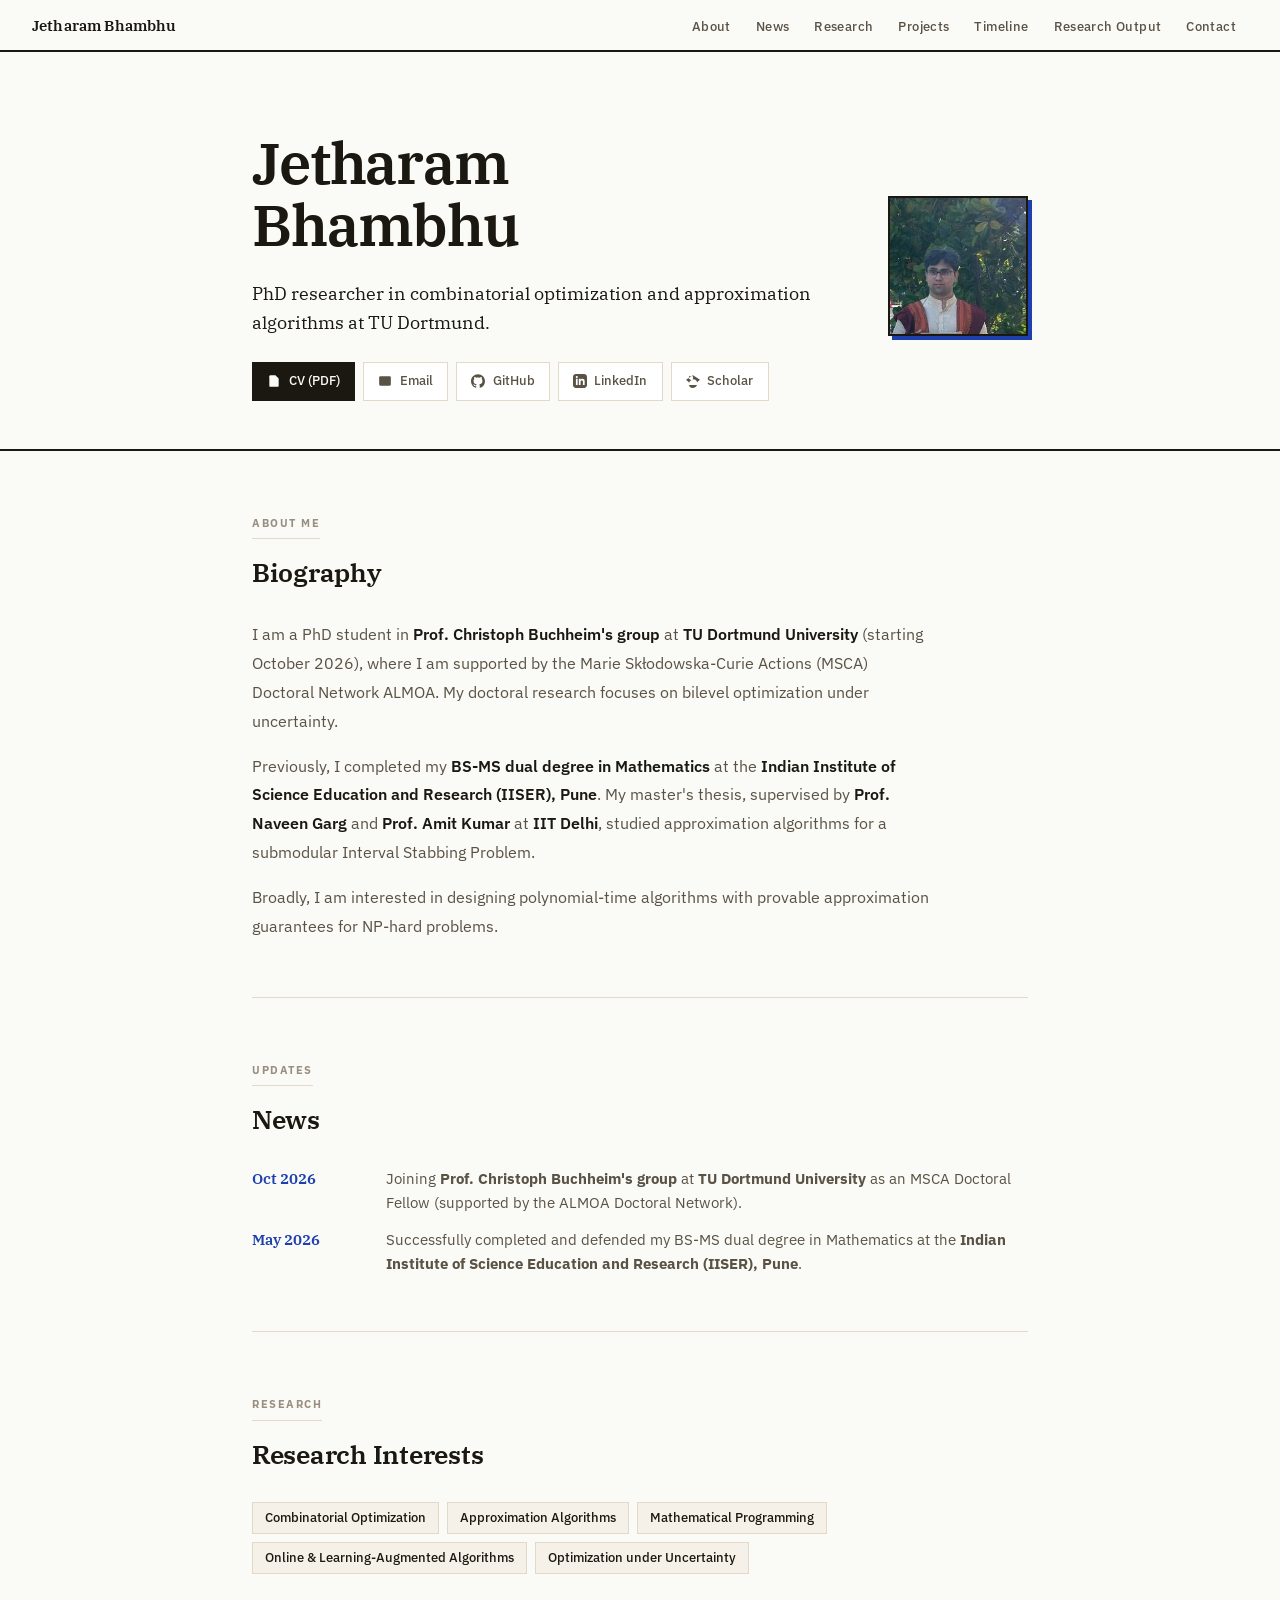
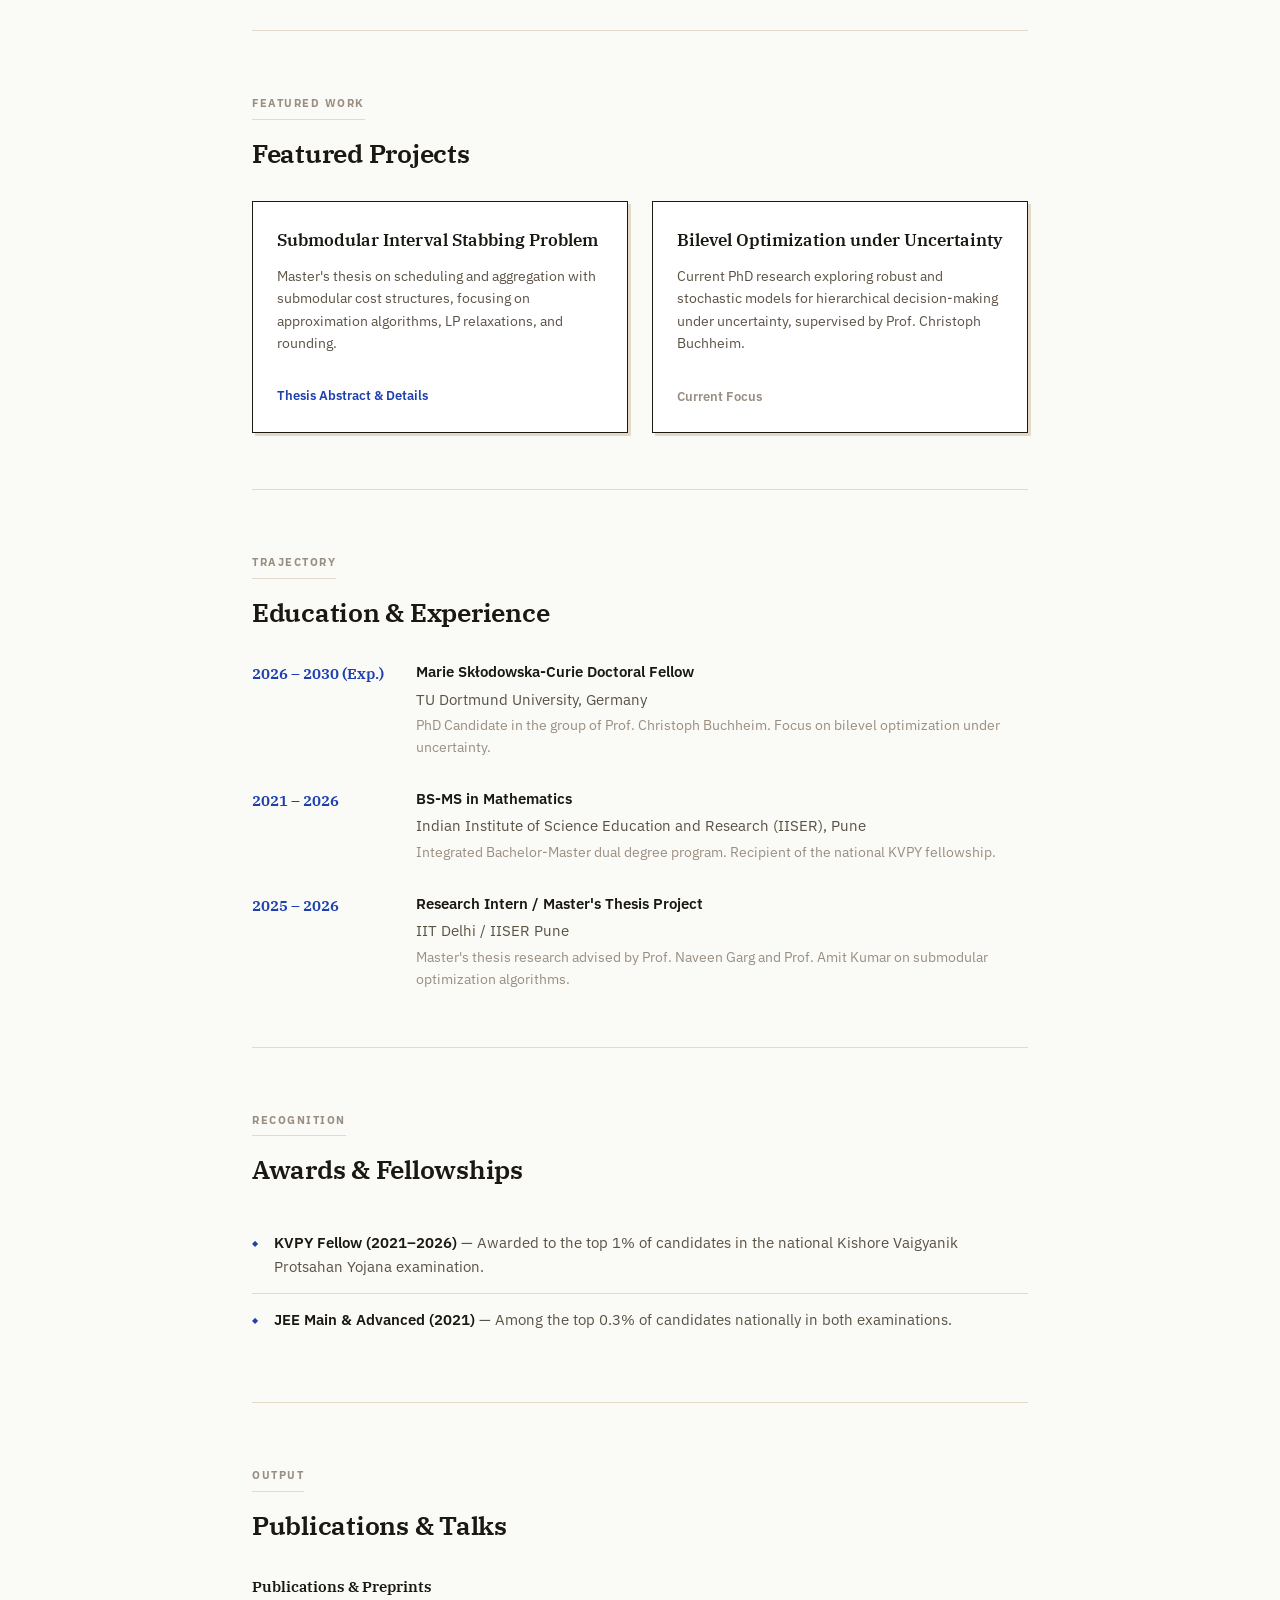
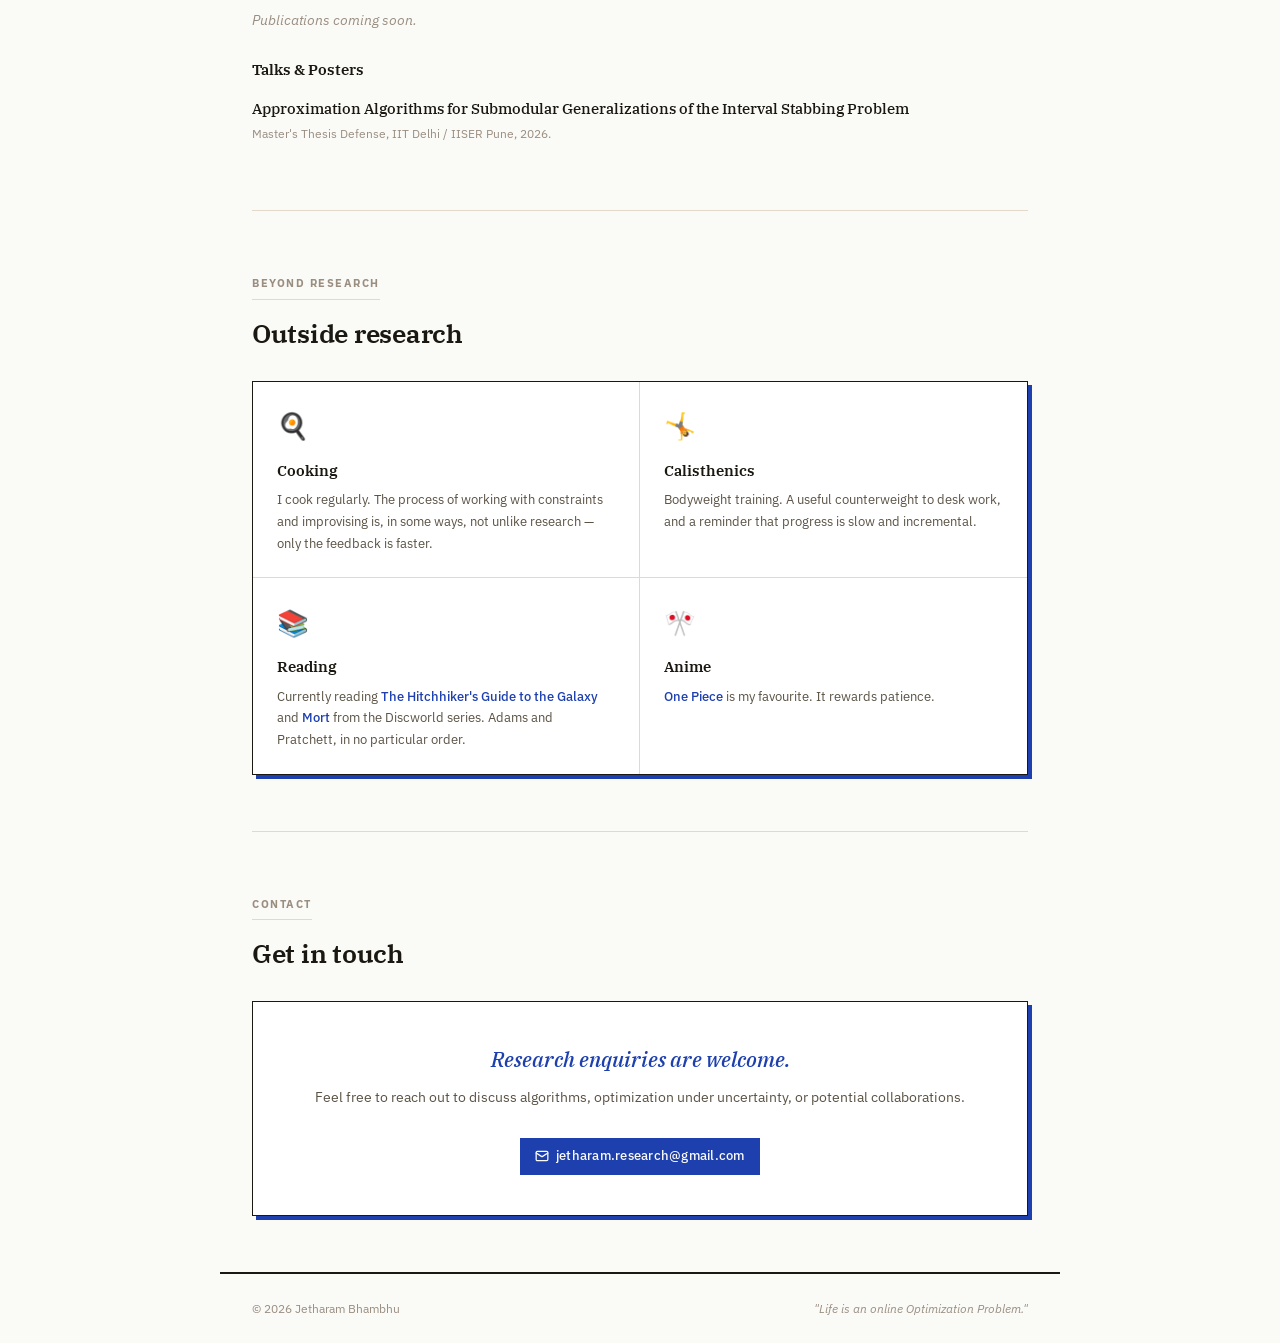
==== commit 133e0e7c: "design: shorten and refine hero statement for elegance and brevity" ====
--- a/index.html
+++ b/index.html
@@ -35,8 +35,7 @@
       <div>
         <h1 class="hero-name">Jetharam<br>Bhambhu</h1>
         <p class="hero-statement">
-          PhD researcher in combinatorial optimization at TU Dortmund University, focusing on approximation algorithms,
-          mathematical programming, and optimization under uncertainty.
+          PhD researcher in combinatorial optimization and approximation algorithms at TU Dortmund.
         </p>
         <div class="academic-links">
           <a href="CV.pdf" class="academic-link primary" id="hero-cv" target="_blank">
@@ -244,10 +243,7 @@
       <div class="section-eyebrow">Recognition</div>
       <h2 class="section-title">Awards & Fellowships</h2>
       <div class="honors-list">
-        <div class="honor-item">
-          <span class="honor-bullet">◆</span>
-
-        </div>
+
         <div class="honor-item">
           <span class="honor-bullet">◆</span>
           <div class="honor-text">
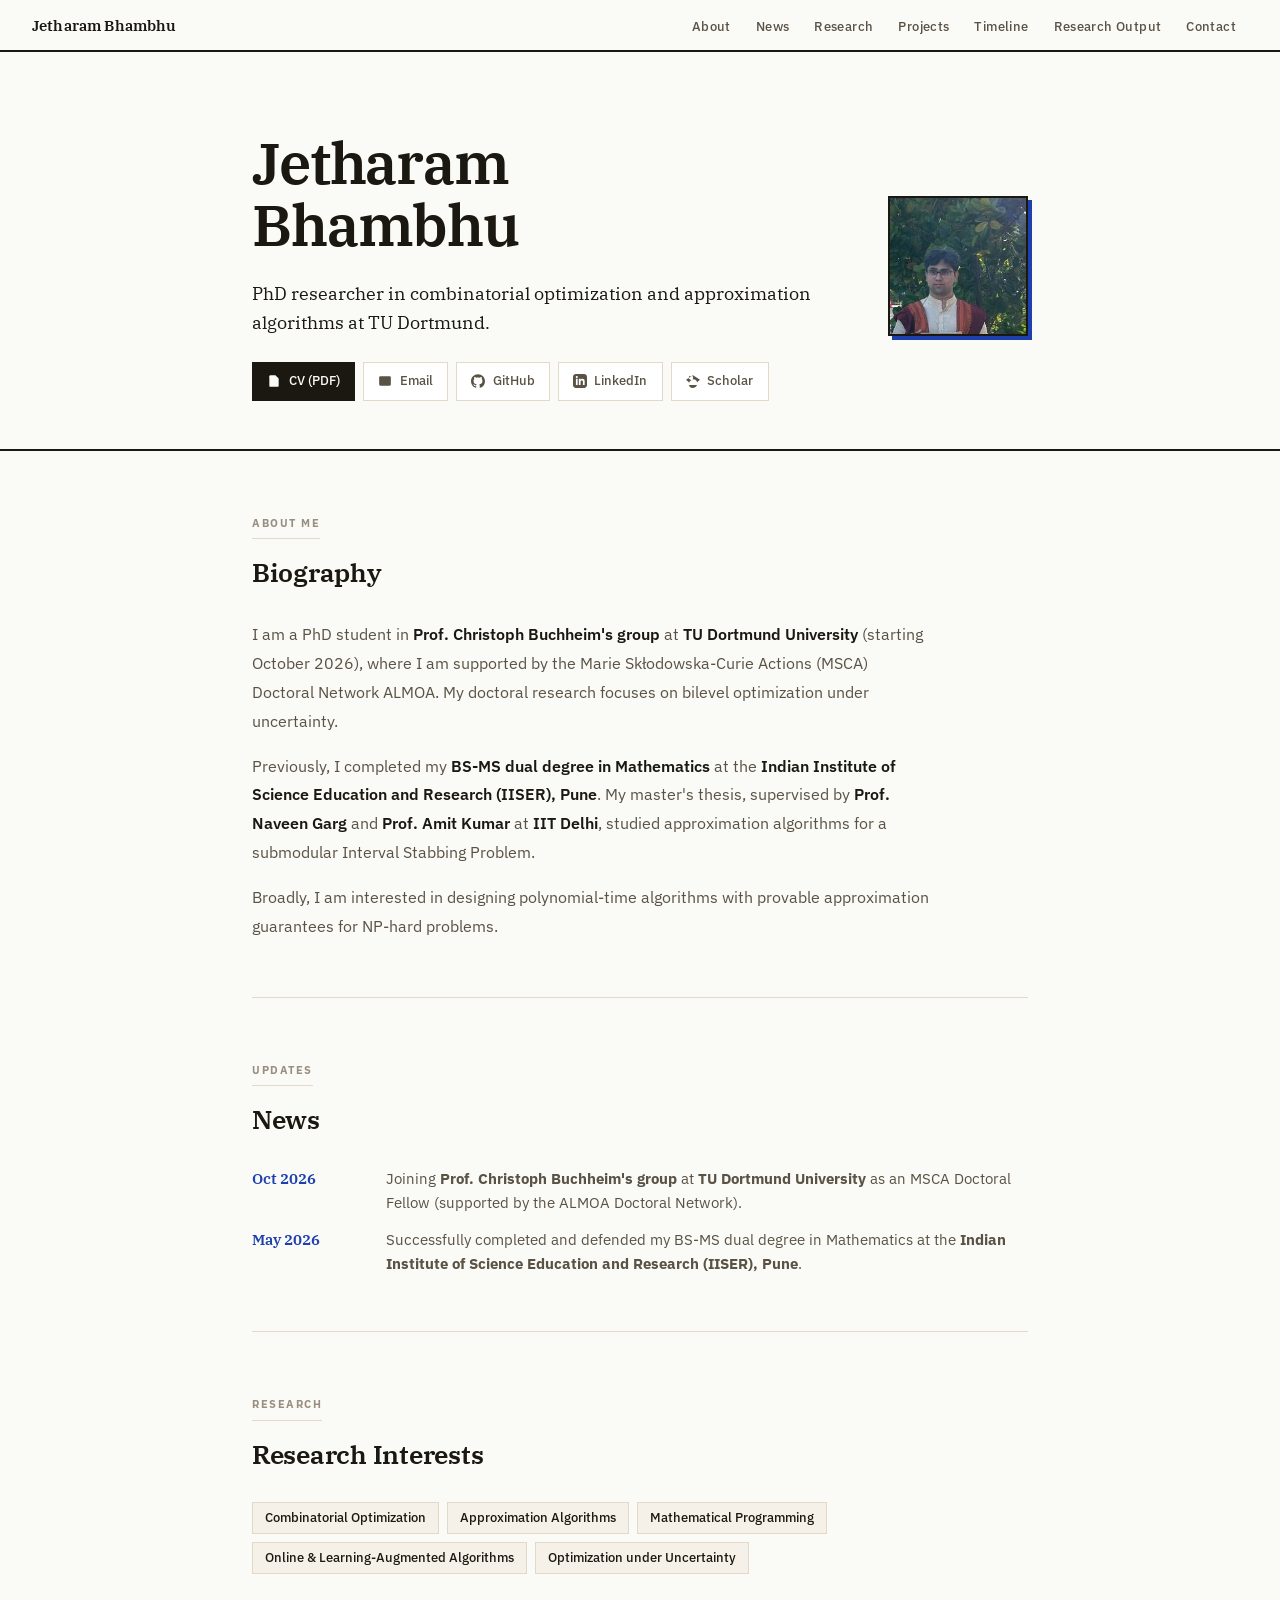
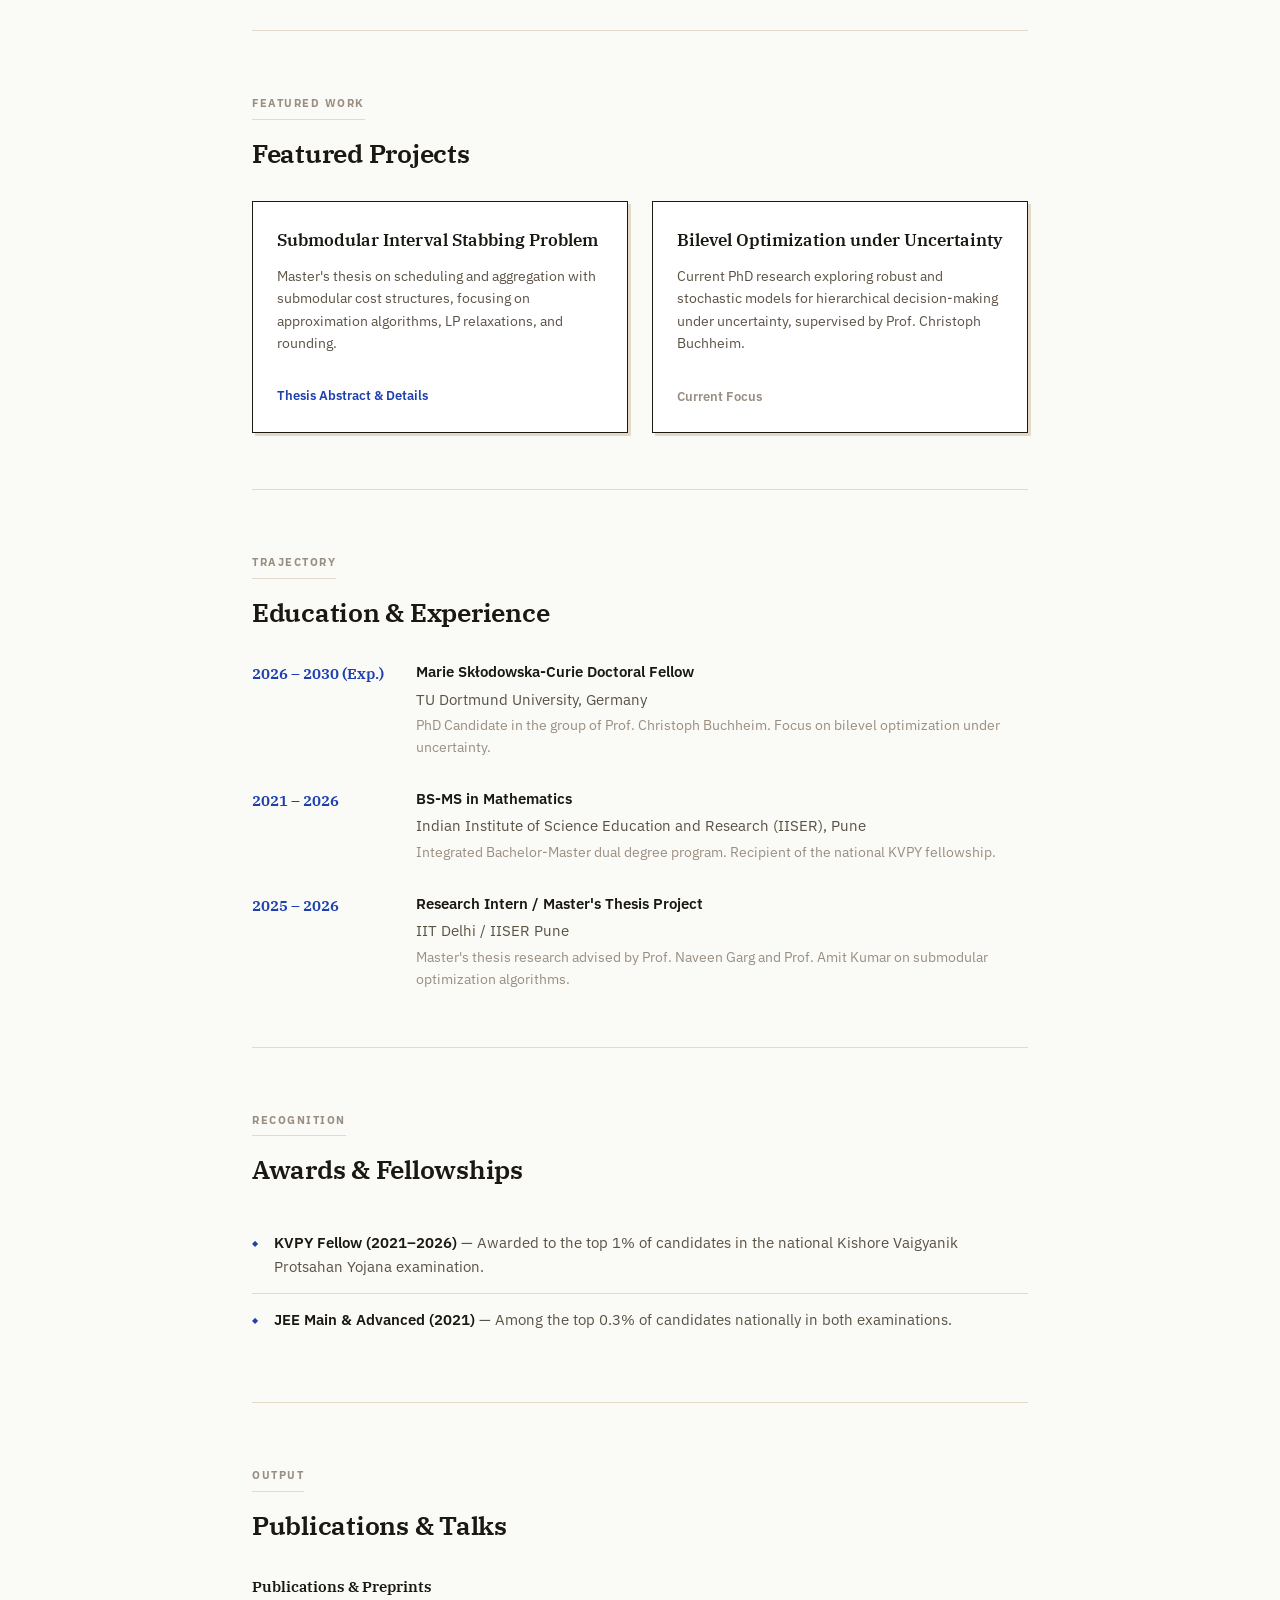
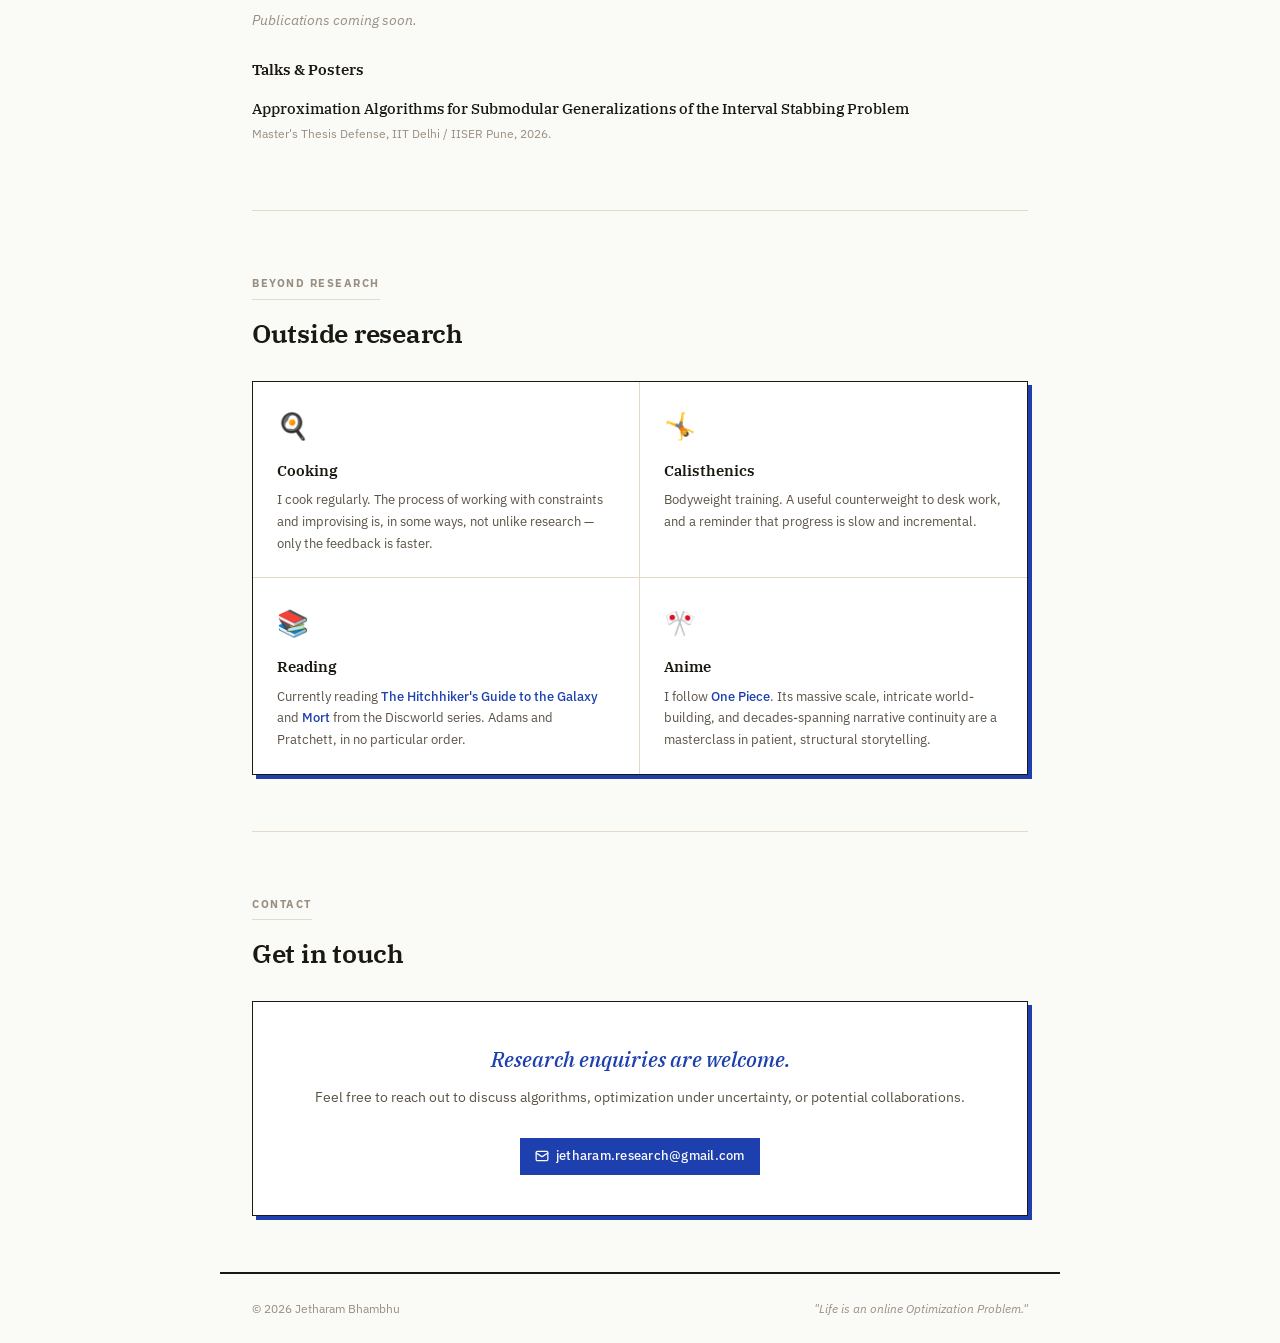
==== commit 15f3ebc9: "design: expand anime section card copy and implement copy-to-clipboard for email links" ====
--- a/index.html
+++ b/index.html
@@ -45,7 +45,7 @@
             </svg>
             CV (PDF)
           </a>
-          <a href="mailto:jetharam.research@gmail.com" class="academic-link" id="hero-email">
+          <a href="mailto:jetharam.research@gmail.com" class="academic-link" id="hero-email" onclick="copyEmail(event)">
             <svg viewBox="0 0 24 24">
               <rect x="2" y="4" width="20" height="16" rx="2" />
               <path d="m22 7-8.97 5.7a1.94 1.94 0 0 1-2.06 0L2 7" />
@@ -318,7 +318,7 @@
         <div class="beyond-card">
           <div class="beyond-icon">🎌</div>
           <div class="beyond-title">Anime</div>
-          <div class="beyond-desc"><em>One Piece</em> is my favourite. It rewards patience.</div>
+          <div class="beyond-desc">I follow <em>One Piece</em>. Its massive scale, intricate world-building, and decades-spanning narrative continuity are a masterclass in patient, structural storytelling.</div>
         </div>
       </div>
     </section>
@@ -333,7 +333,7 @@
           Feel free to reach out to discuss algorithms, optimization under uncertainty, or potential collaborations.
         </div>
         <div class="contact-links">
-          <a href="mailto:jetharam.research@gmail.com" class="hero-link primary" id="contact-email">
+          <a href="mailto:jetharam.research@gmail.com" class="hero-link primary" id="contact-email" onclick="copyEmail(event)">
             <svg width="14" height="14" viewBox="0 0 24 24" fill="none" stroke="currentColor" stroke-width="2.2"
               stroke-linecap="round" stroke-linejoin="round">
               <rect x="2" y="4" width="20" height="16" rx="2" />
@@ -358,6 +358,27 @@
     window.addEventListener('scroll', () => {
       nav.classList.toggle('scrolled', window.scrollY > 8);
     });
+
+    function copyEmail(event) {
+      event.preventDefault();
+      navigator.clipboard.writeText("jetharam.research@gmail.com");
+      
+      const el = event.currentTarget;
+      
+      if (el.id === 'contact-email') {
+        el.innerHTML = '<span style="font-weight:600;">Email Copied!</span>';
+      } else {
+        el.innerHTML = '<svg viewBox="0 0 24 24" style="width:14px;height:14px;fill:currentColor;margin-right:2px;"><path d="M9 16.17L4.83 12l-1.42 1.41L9 19 21 7l-1.41-1.41z"/></svg> Copied!';
+      }
+      
+      setTimeout(() => {
+        if (el.id === 'contact-email') {
+          el.innerHTML = '<svg width="14" height="14" viewBox="0 0 24 24" fill="none" stroke="currentColor" stroke-width="2.2" stroke-linecap="round" stroke-linejoin="round"><rect x="2" y="4" width="20" height="16" rx="2" /><path d="m22 7-8.97 5.7a1.94 1.94 0 0 1-2.06 0L2 7" /></svg> jetharam.research@gmail.com';
+        } else {
+          el.innerHTML = '<svg viewBox="0 0 24 24"><rect x="2" y="4" width="20" height="16" rx="2"/><path d="m22 7-8.97 5.7a1.94 1.94 0 0 1-2.06 0L2 7"/></svg> Email';
+        }
+      }, 2000);
+    }
   </script>
 
 </body>
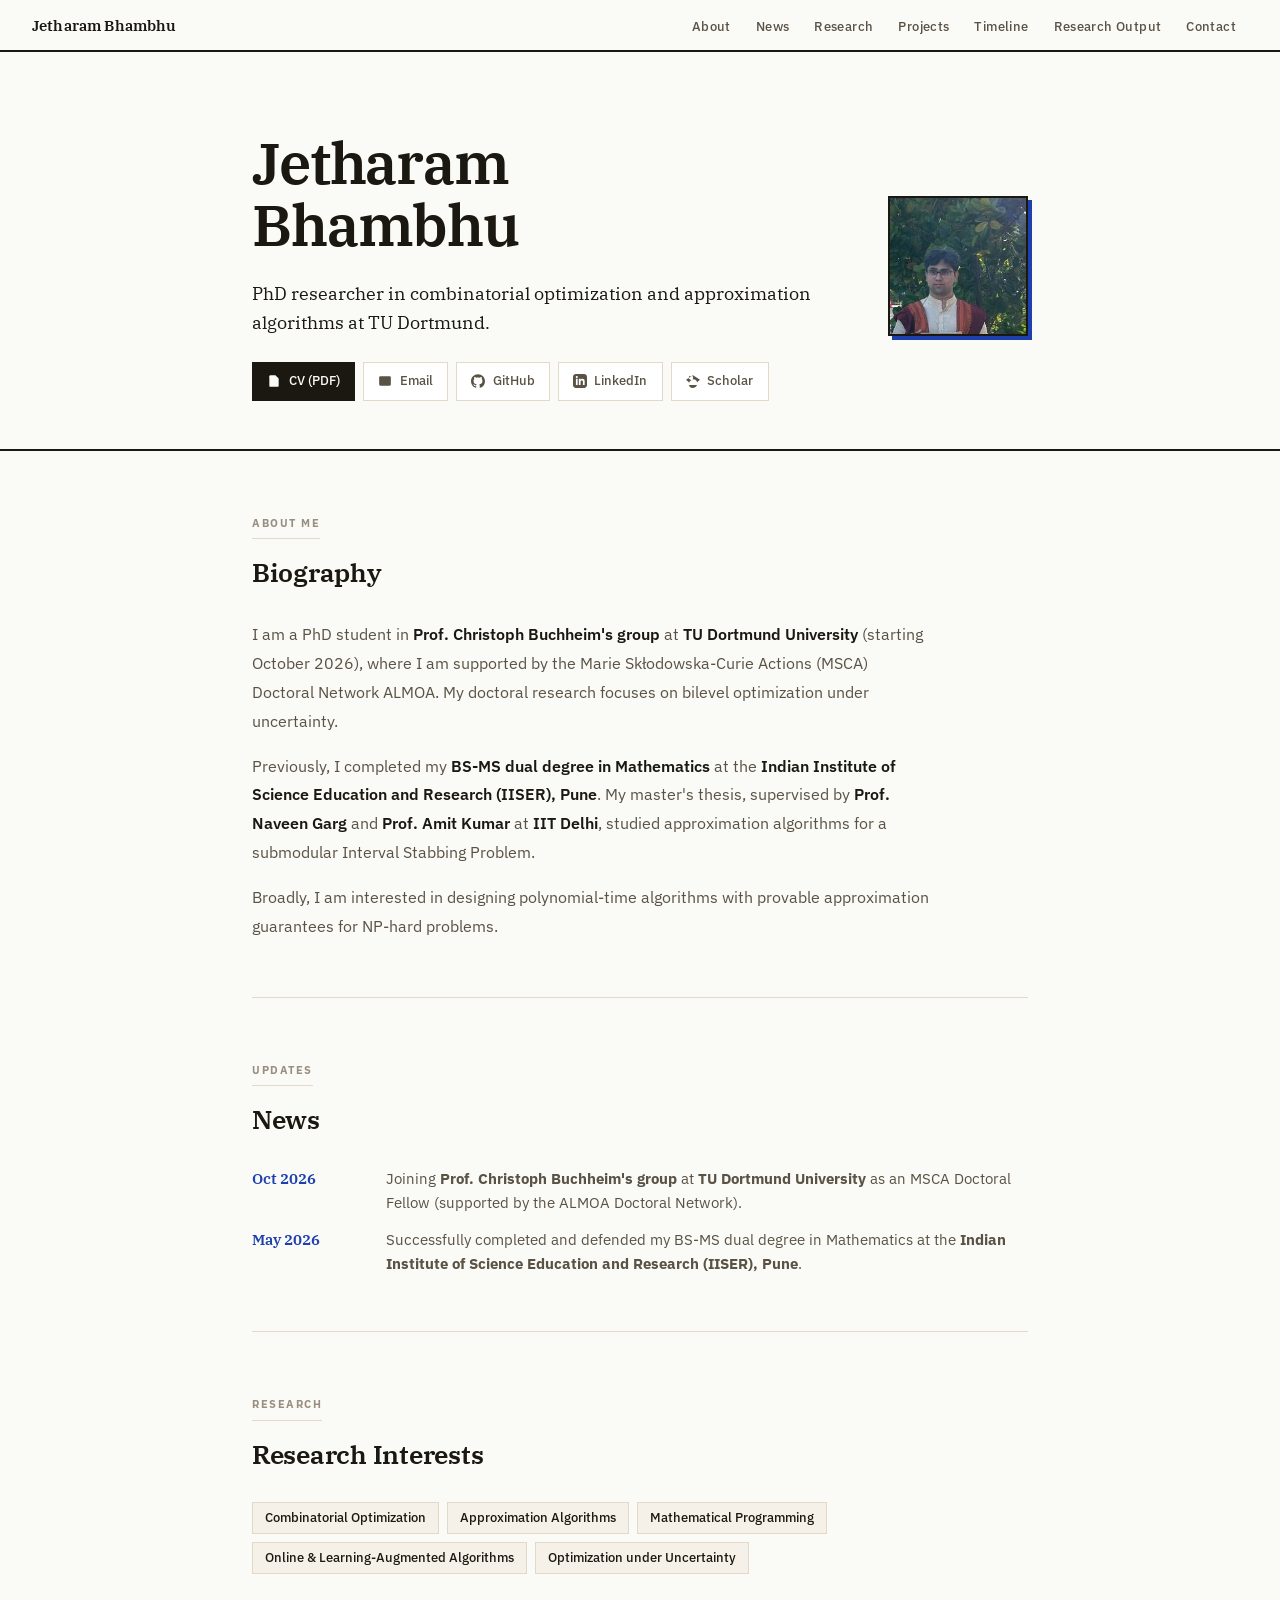
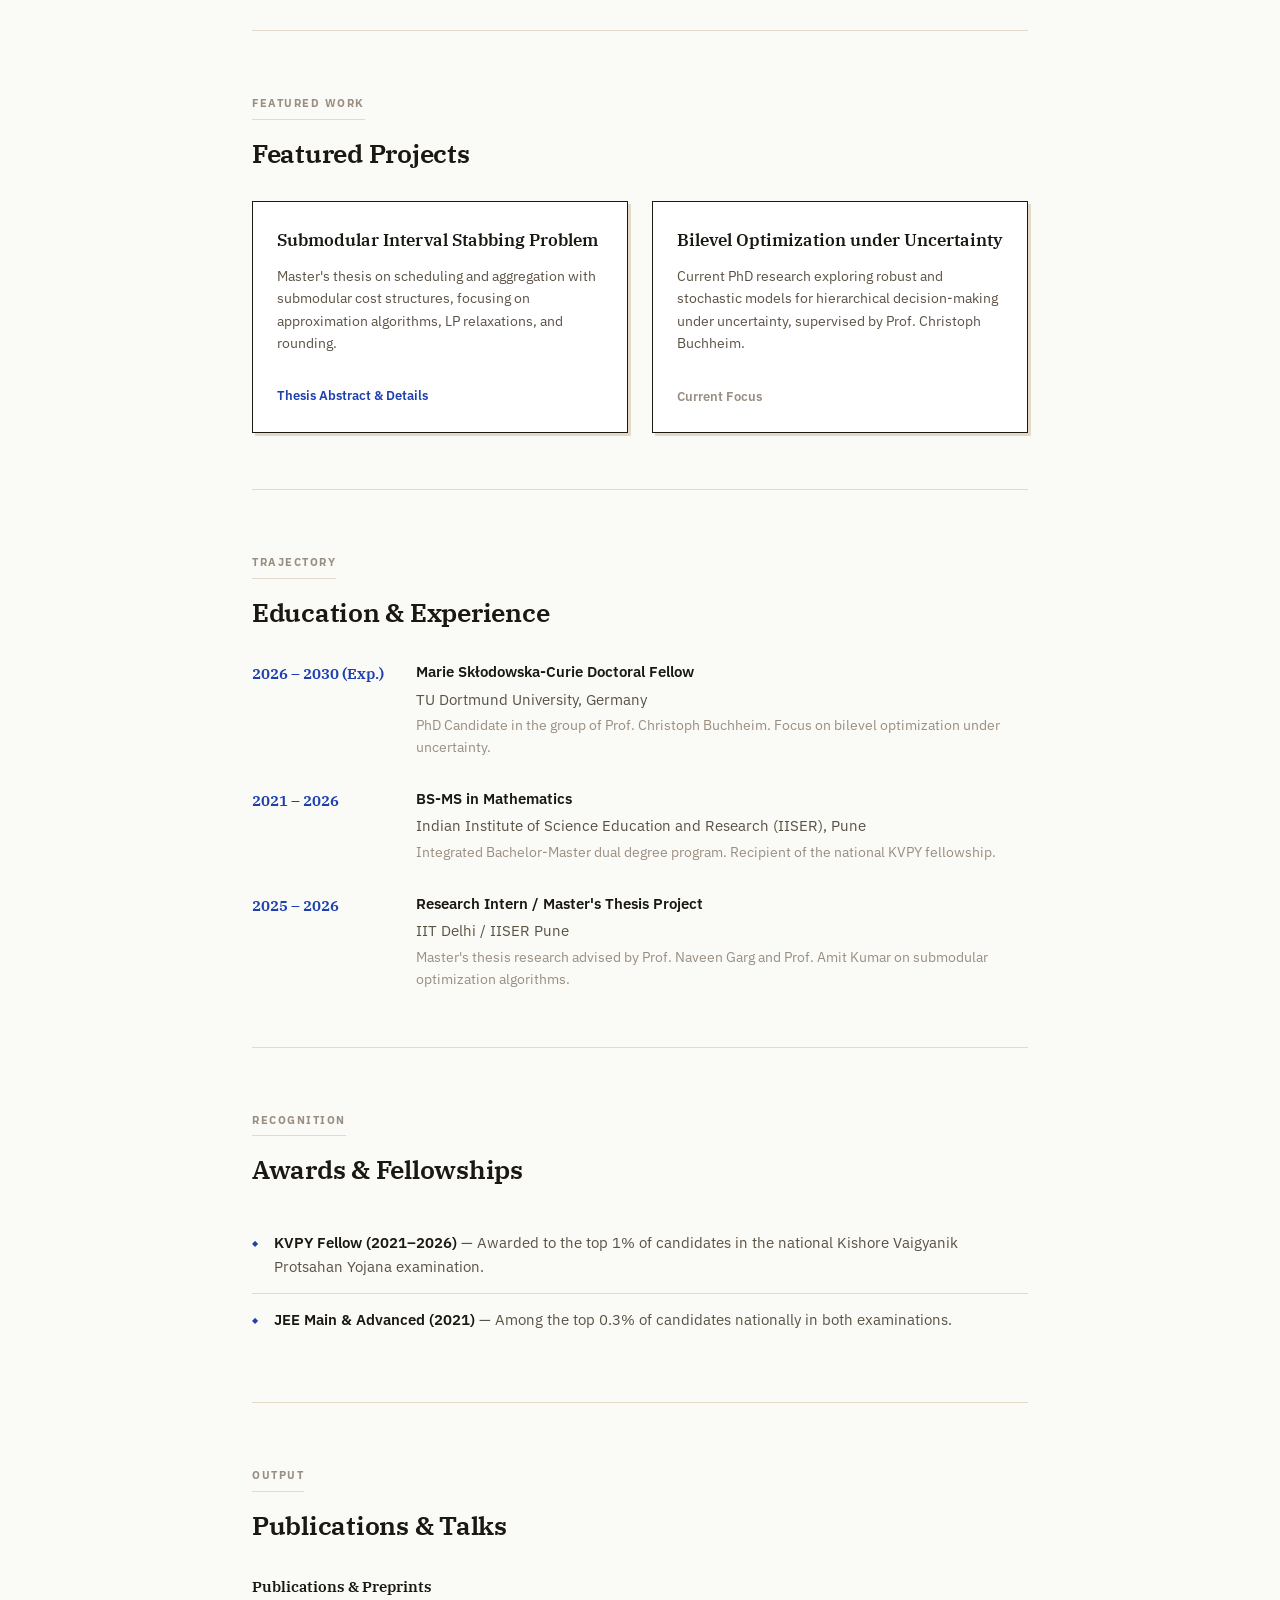
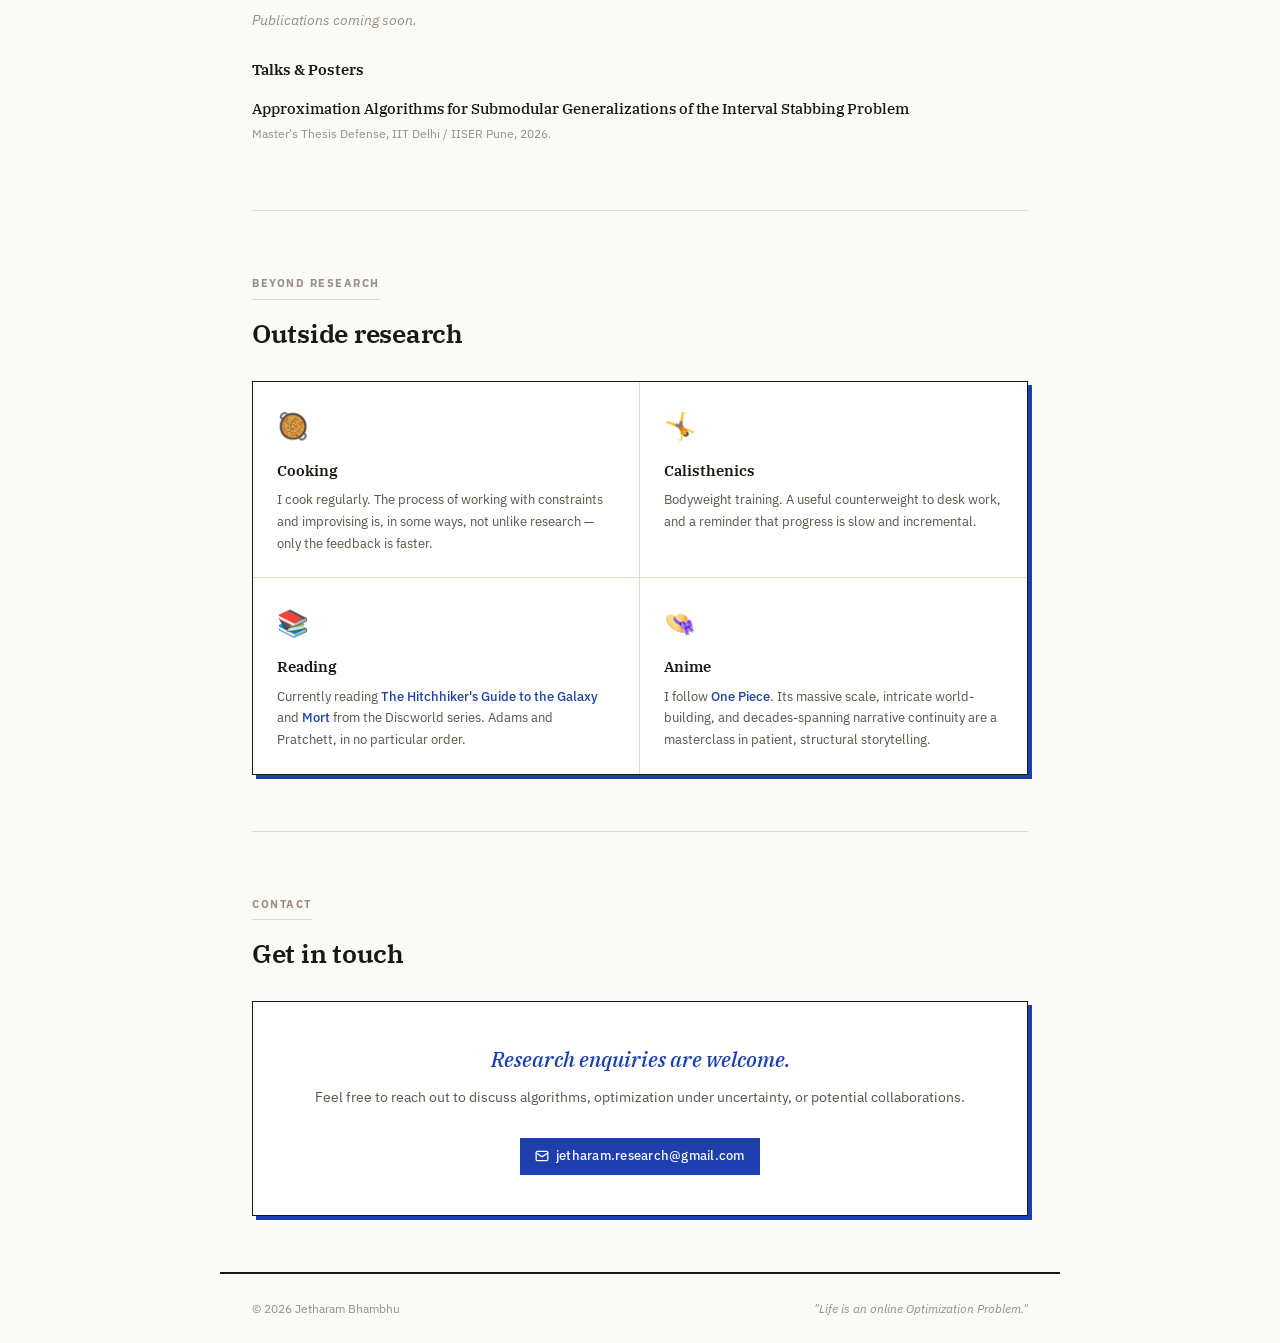
==== commit 4d10139f: "design: update emojis in beyond section cards" ====
--- a/index.html
+++ b/index.html
@@ -294,7 +294,7 @@
 
       <div class="beyond-grid">
         <div class="beyond-card">
-          <div class="beyond-icon">🍳</div>
+          <div class="beyond-icon">🥘</div>
           <div class="beyond-title">Cooking</div>
           <div class="beyond-desc">I cook regularly. The process of working with constraints and improvising is, in some
             ways, not unlike research — only the feedback is faster.</div>
@@ -316,7 +316,7 @@
           </div>
         </div>
         <div class="beyond-card">
-          <div class="beyond-icon">🎌</div>
+          <div class="beyond-icon">👒</div>
           <div class="beyond-title">Anime</div>
           <div class="beyond-desc">I follow <em>One Piece</em>. Its massive scale, intricate world-building, and decades-spanning narrative continuity are a masterclass in patient, structural storytelling.</div>
         </div>
